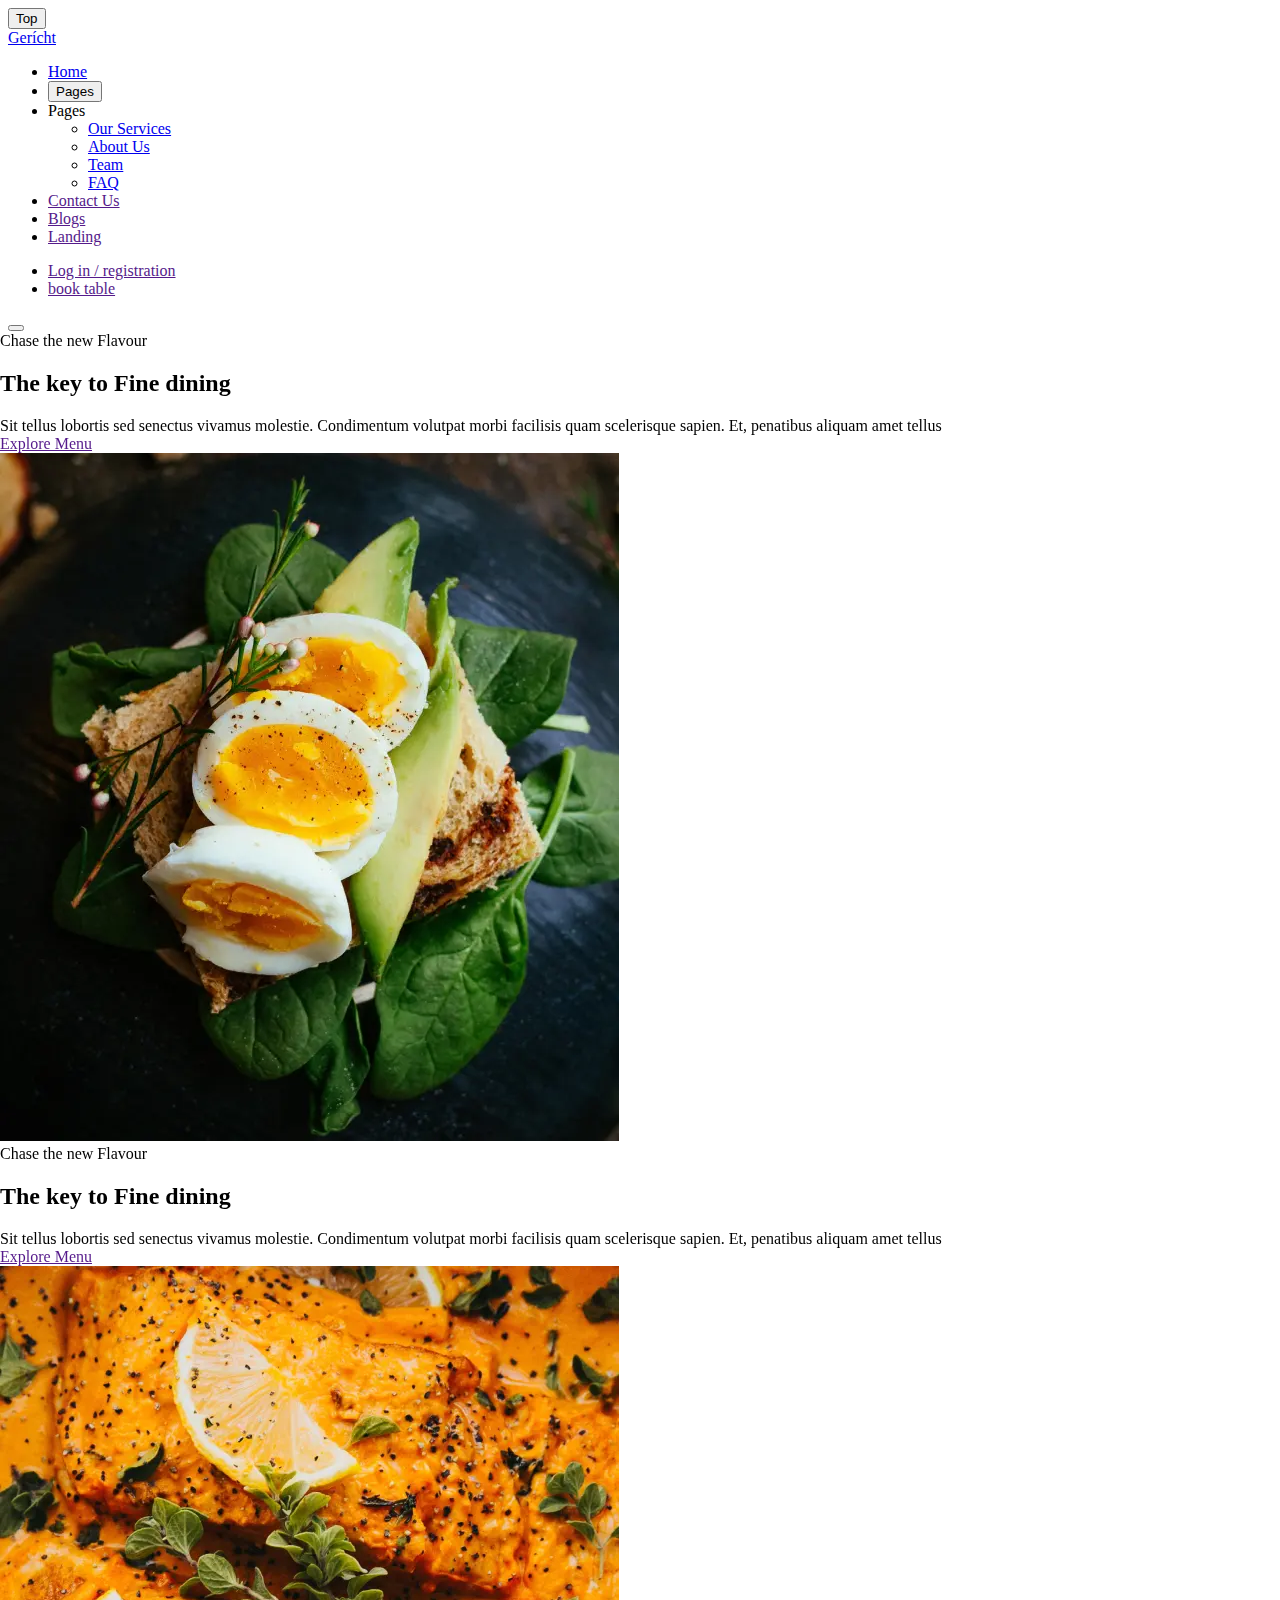
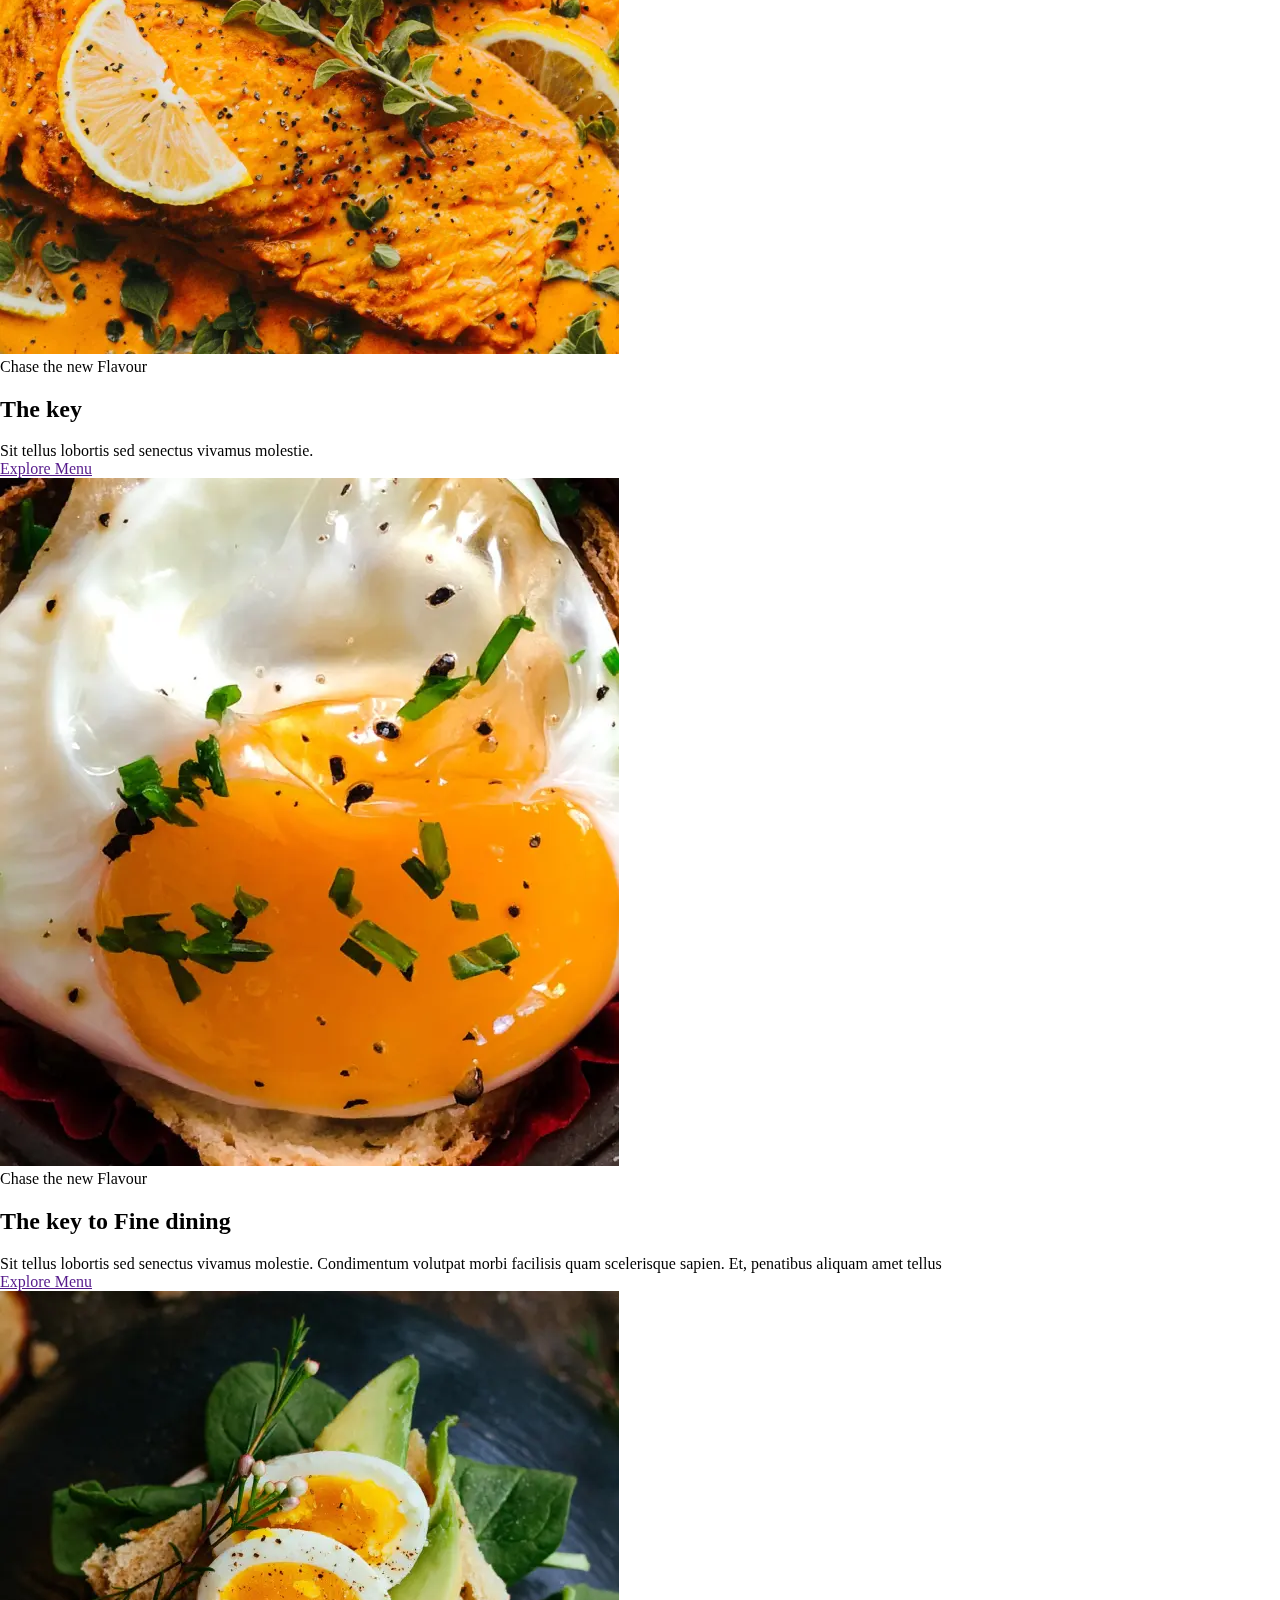
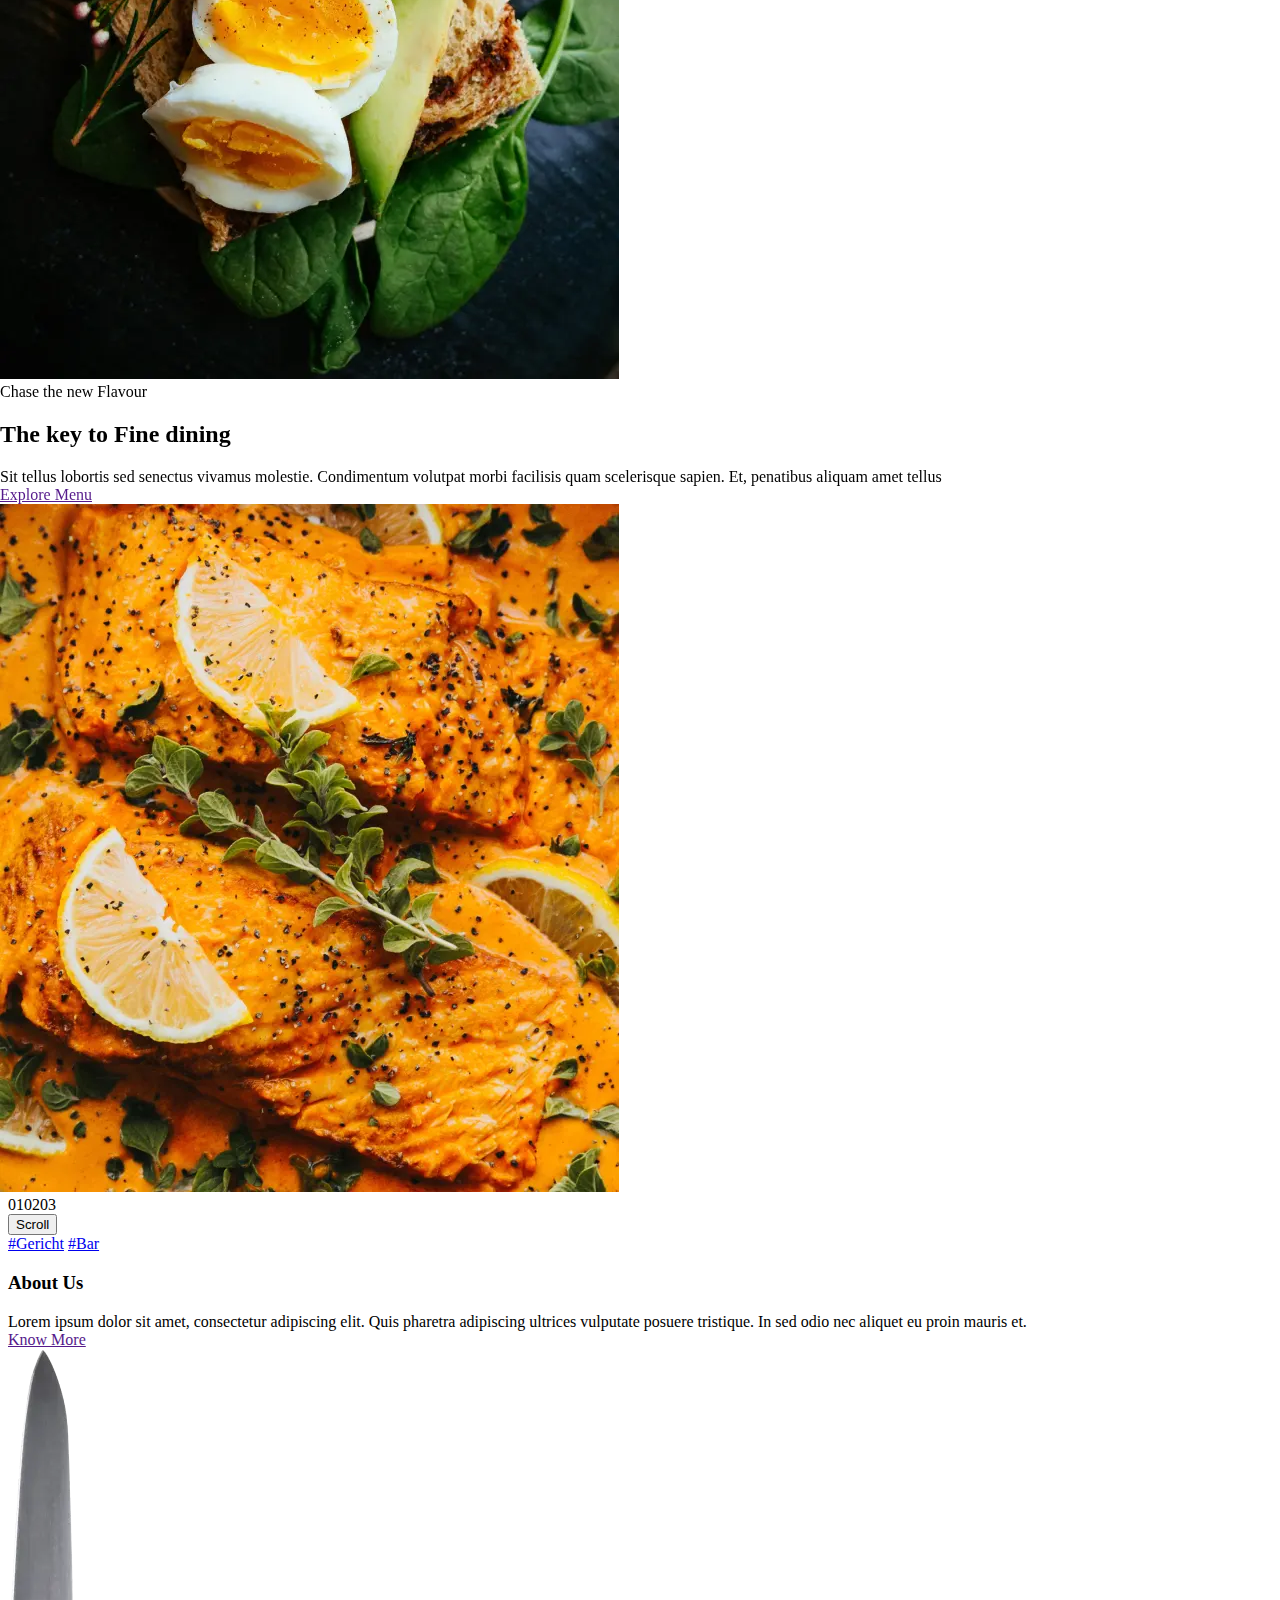
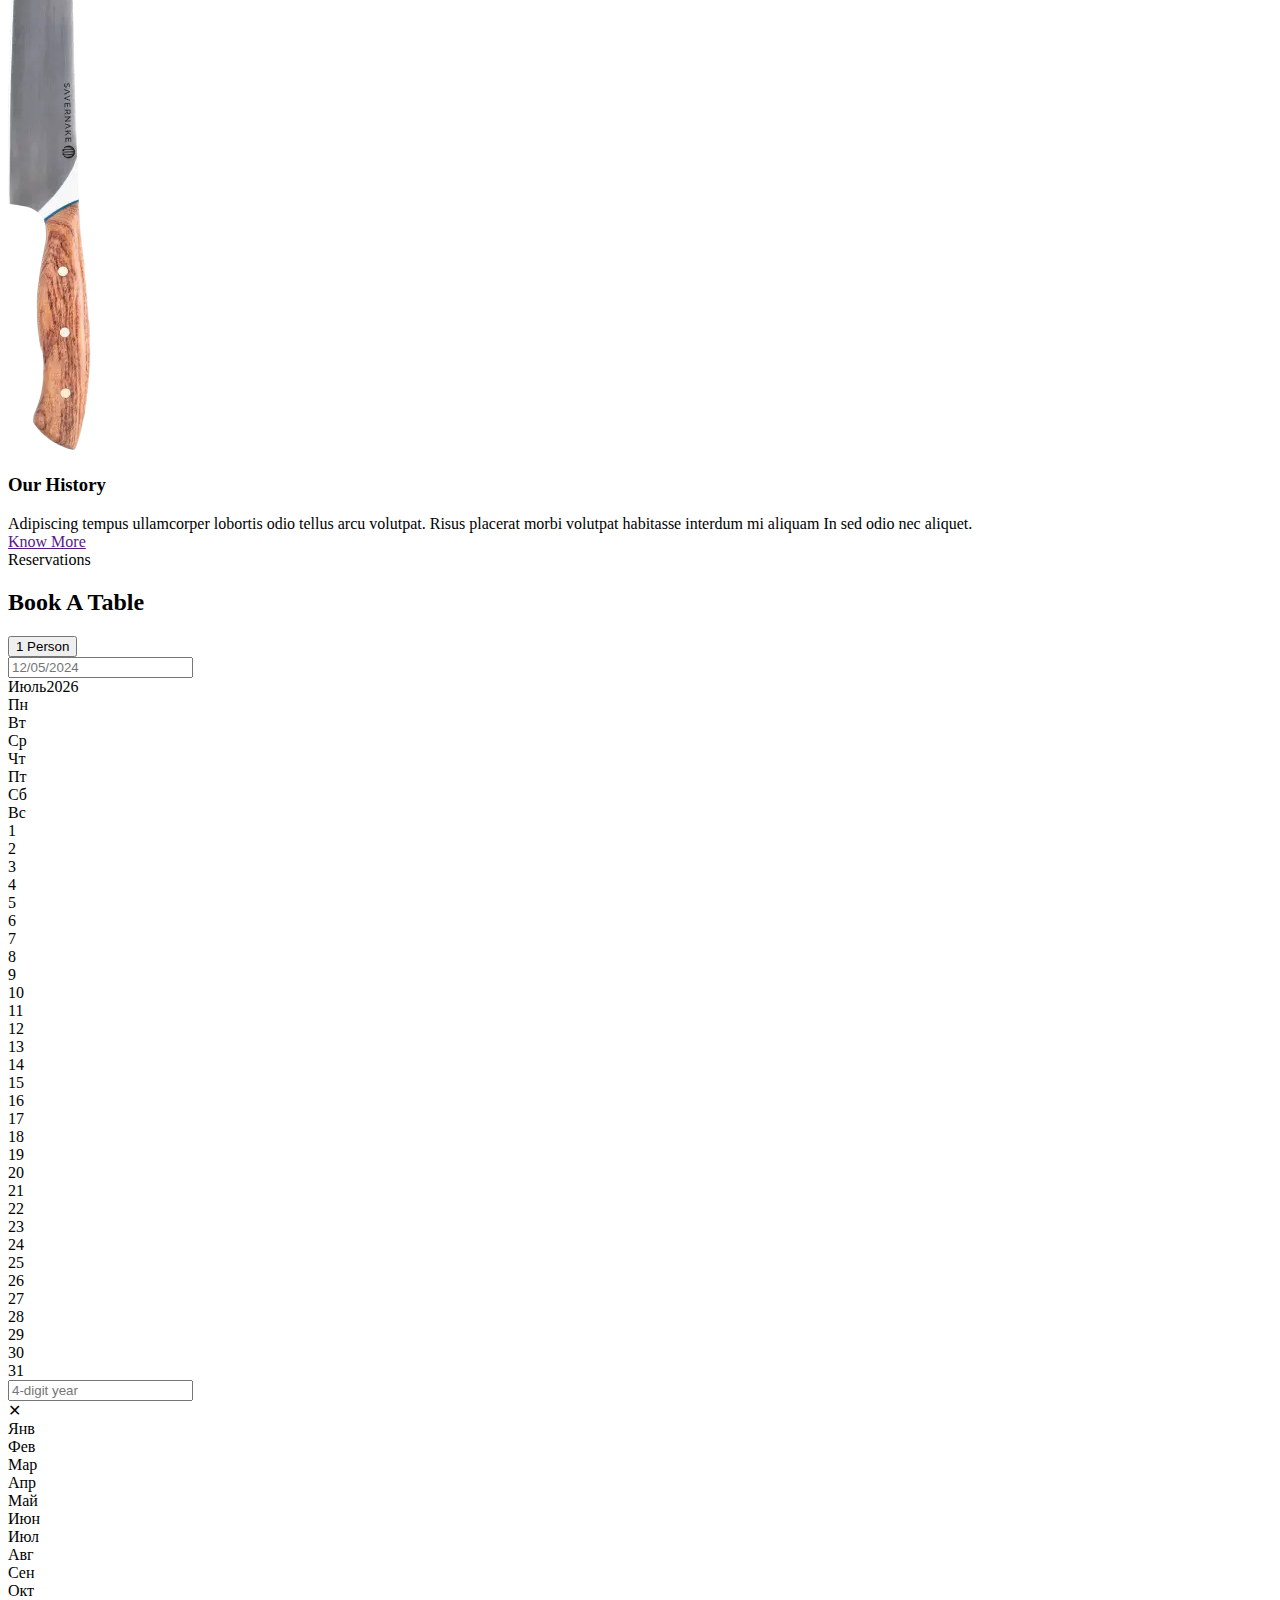
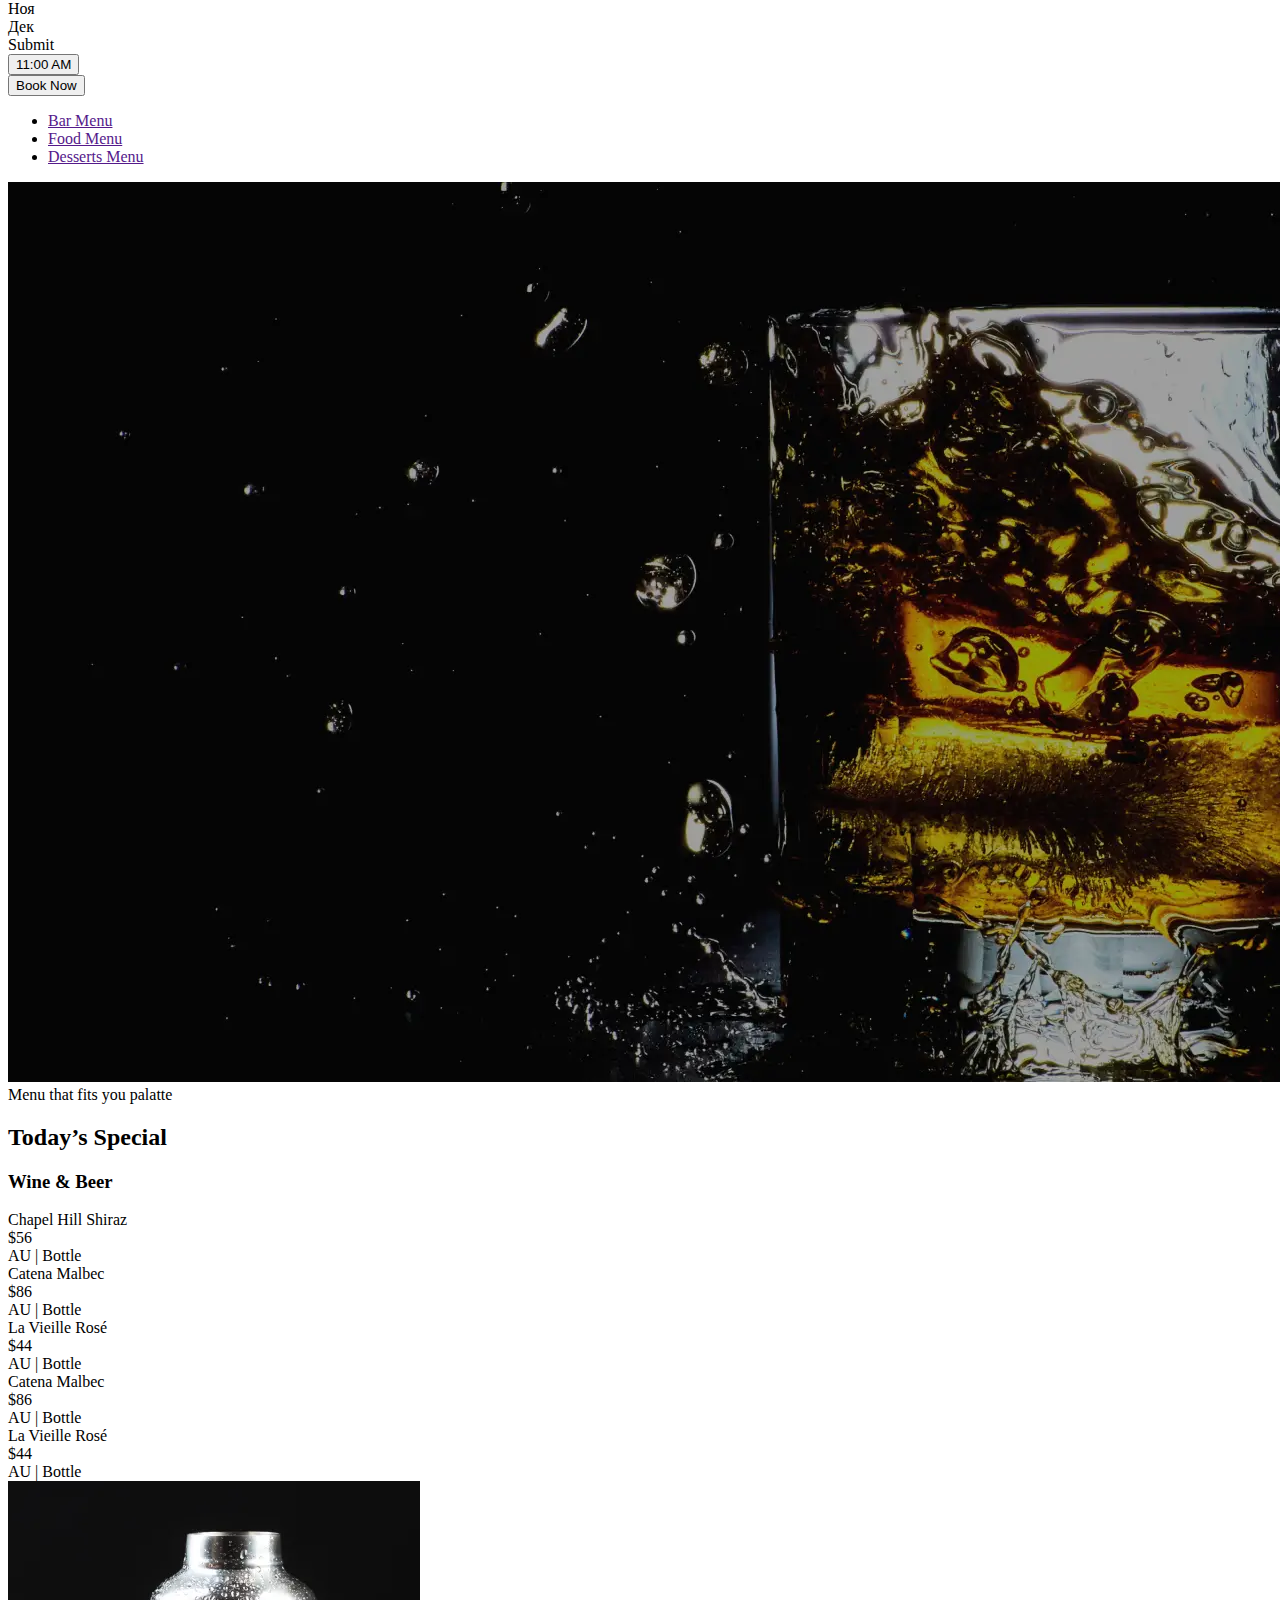
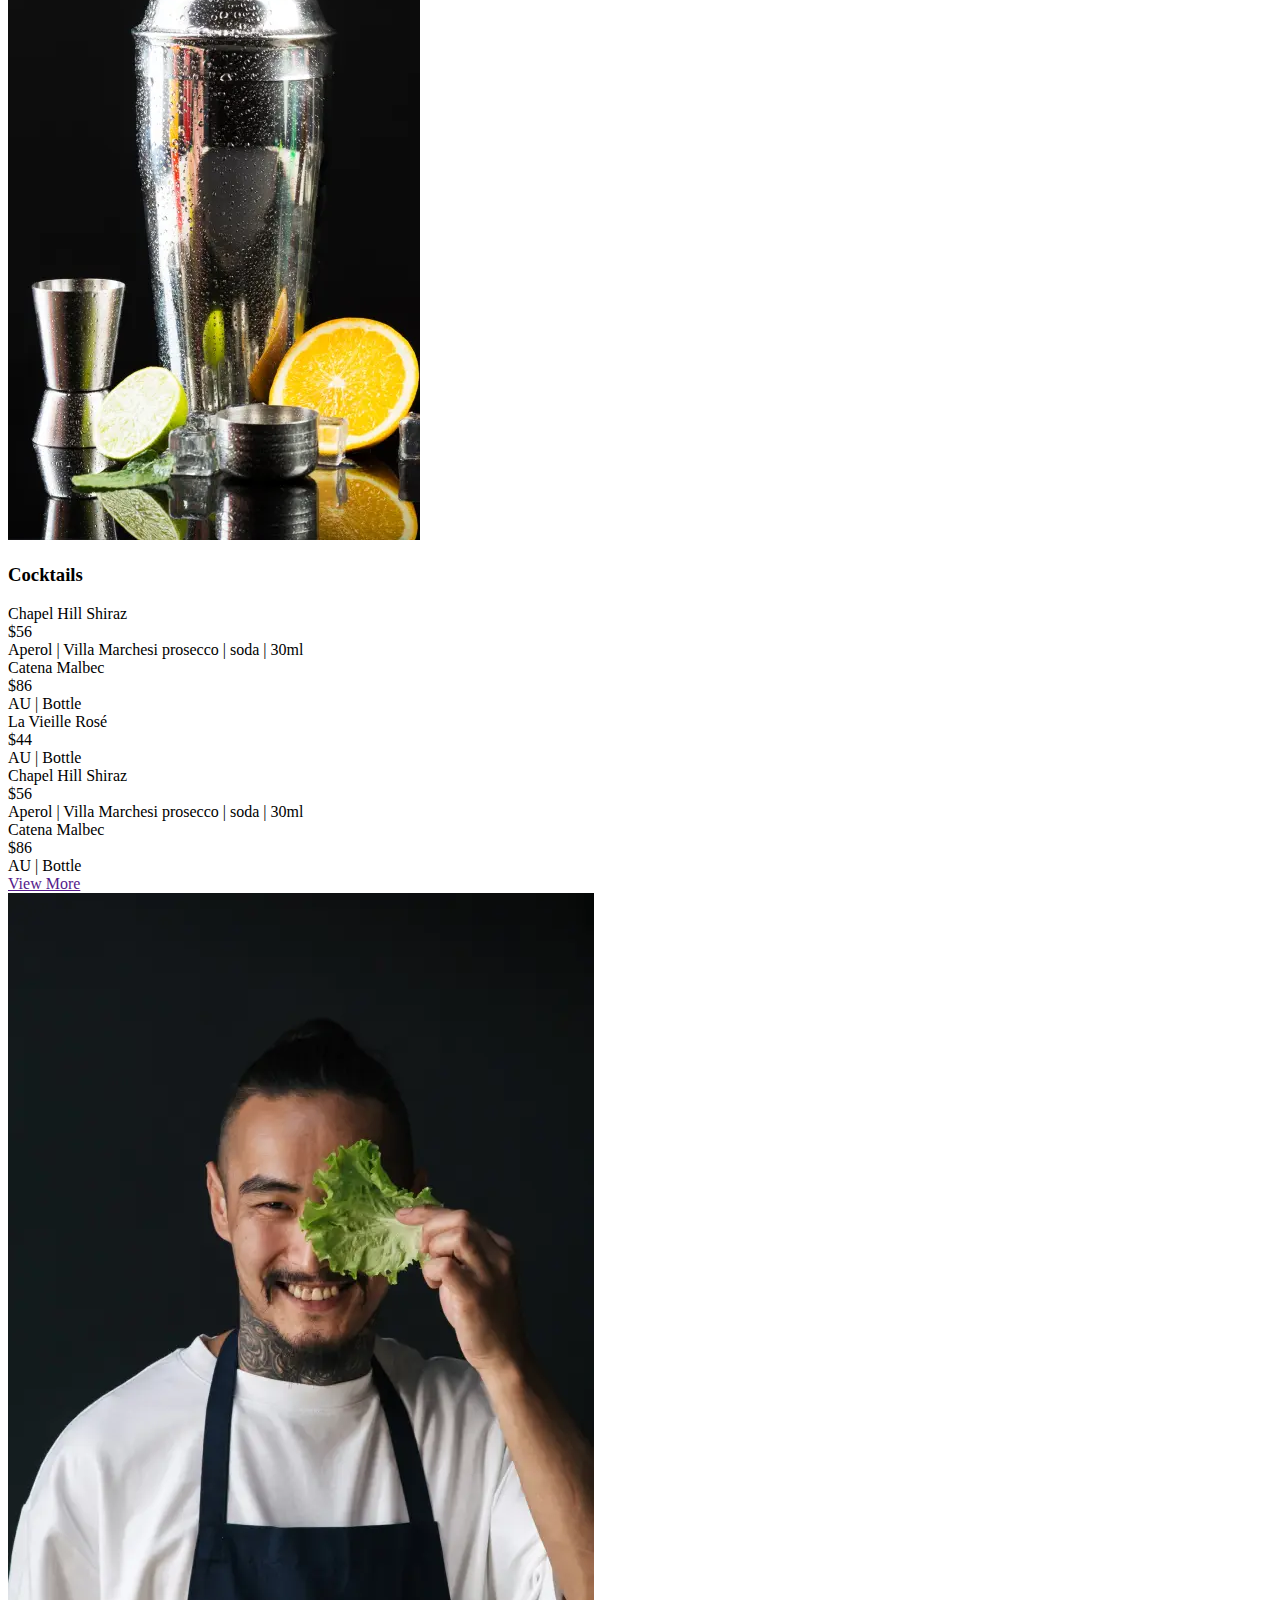
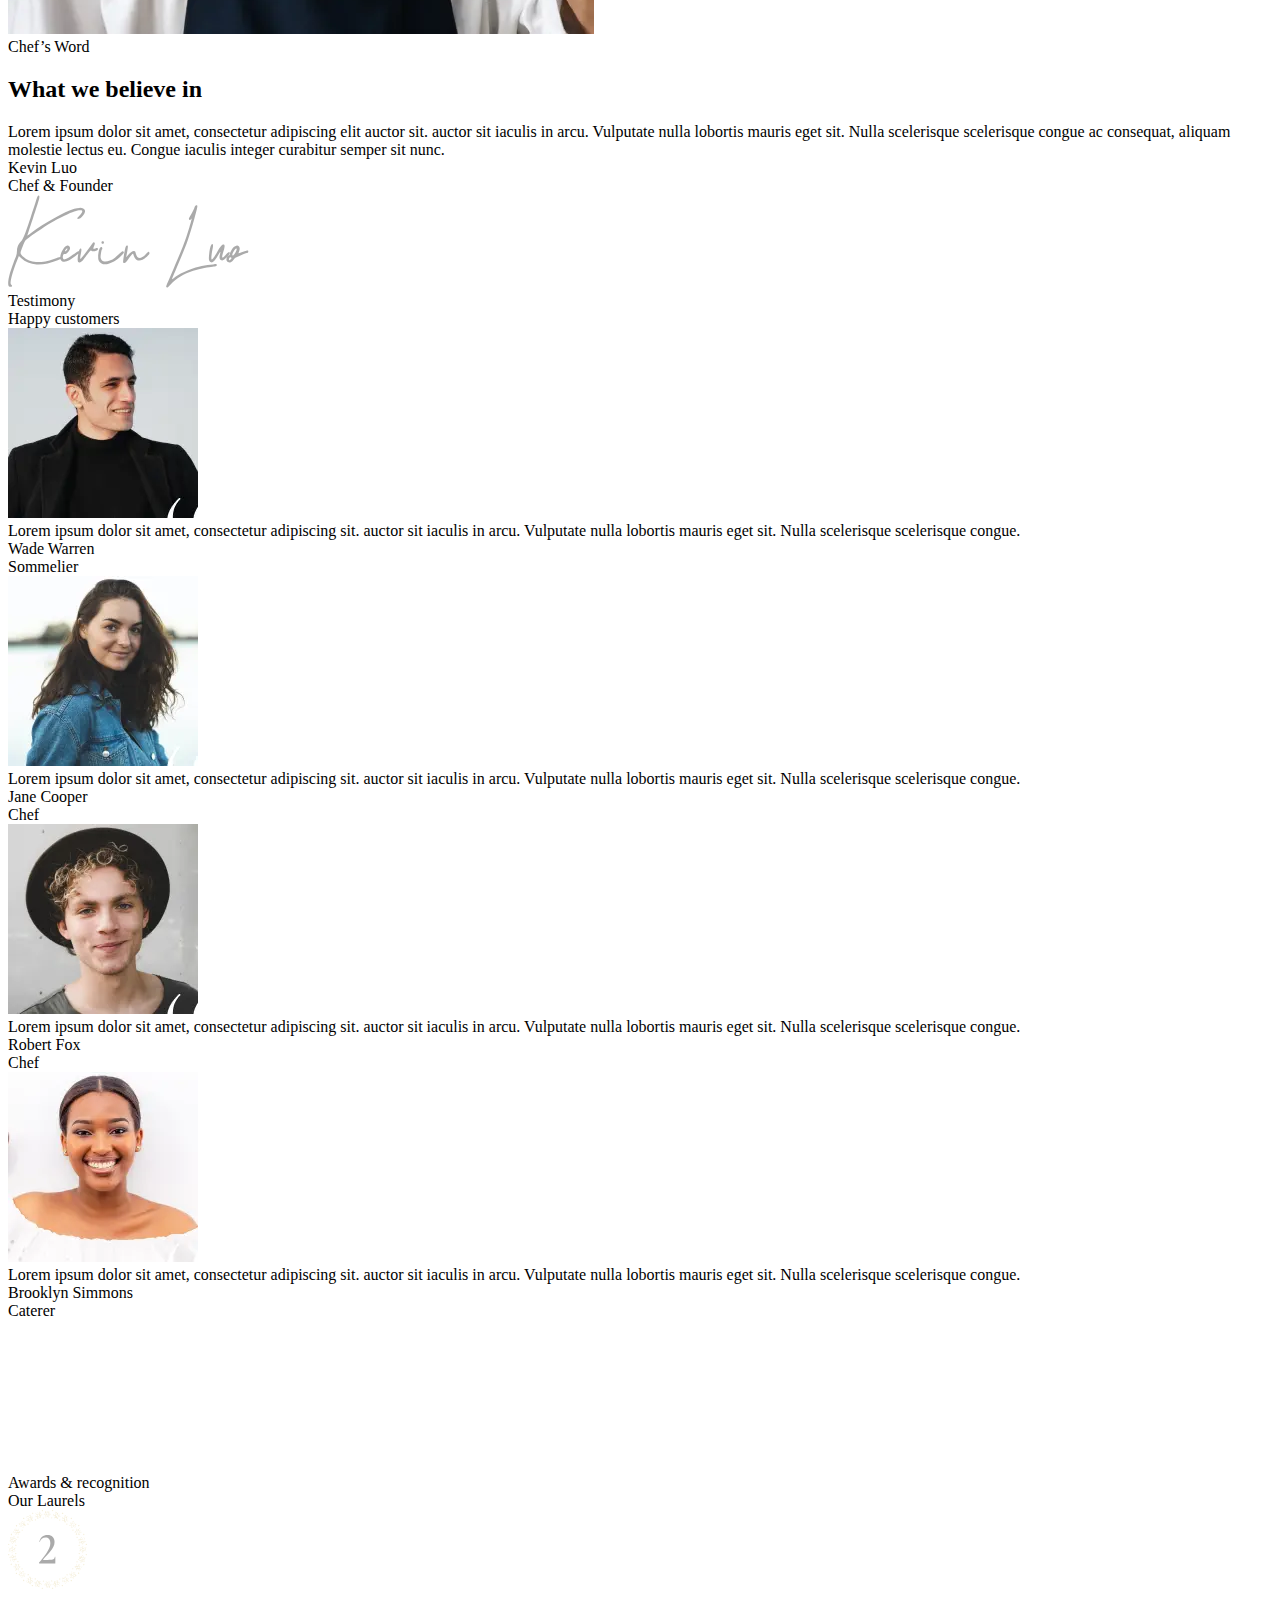
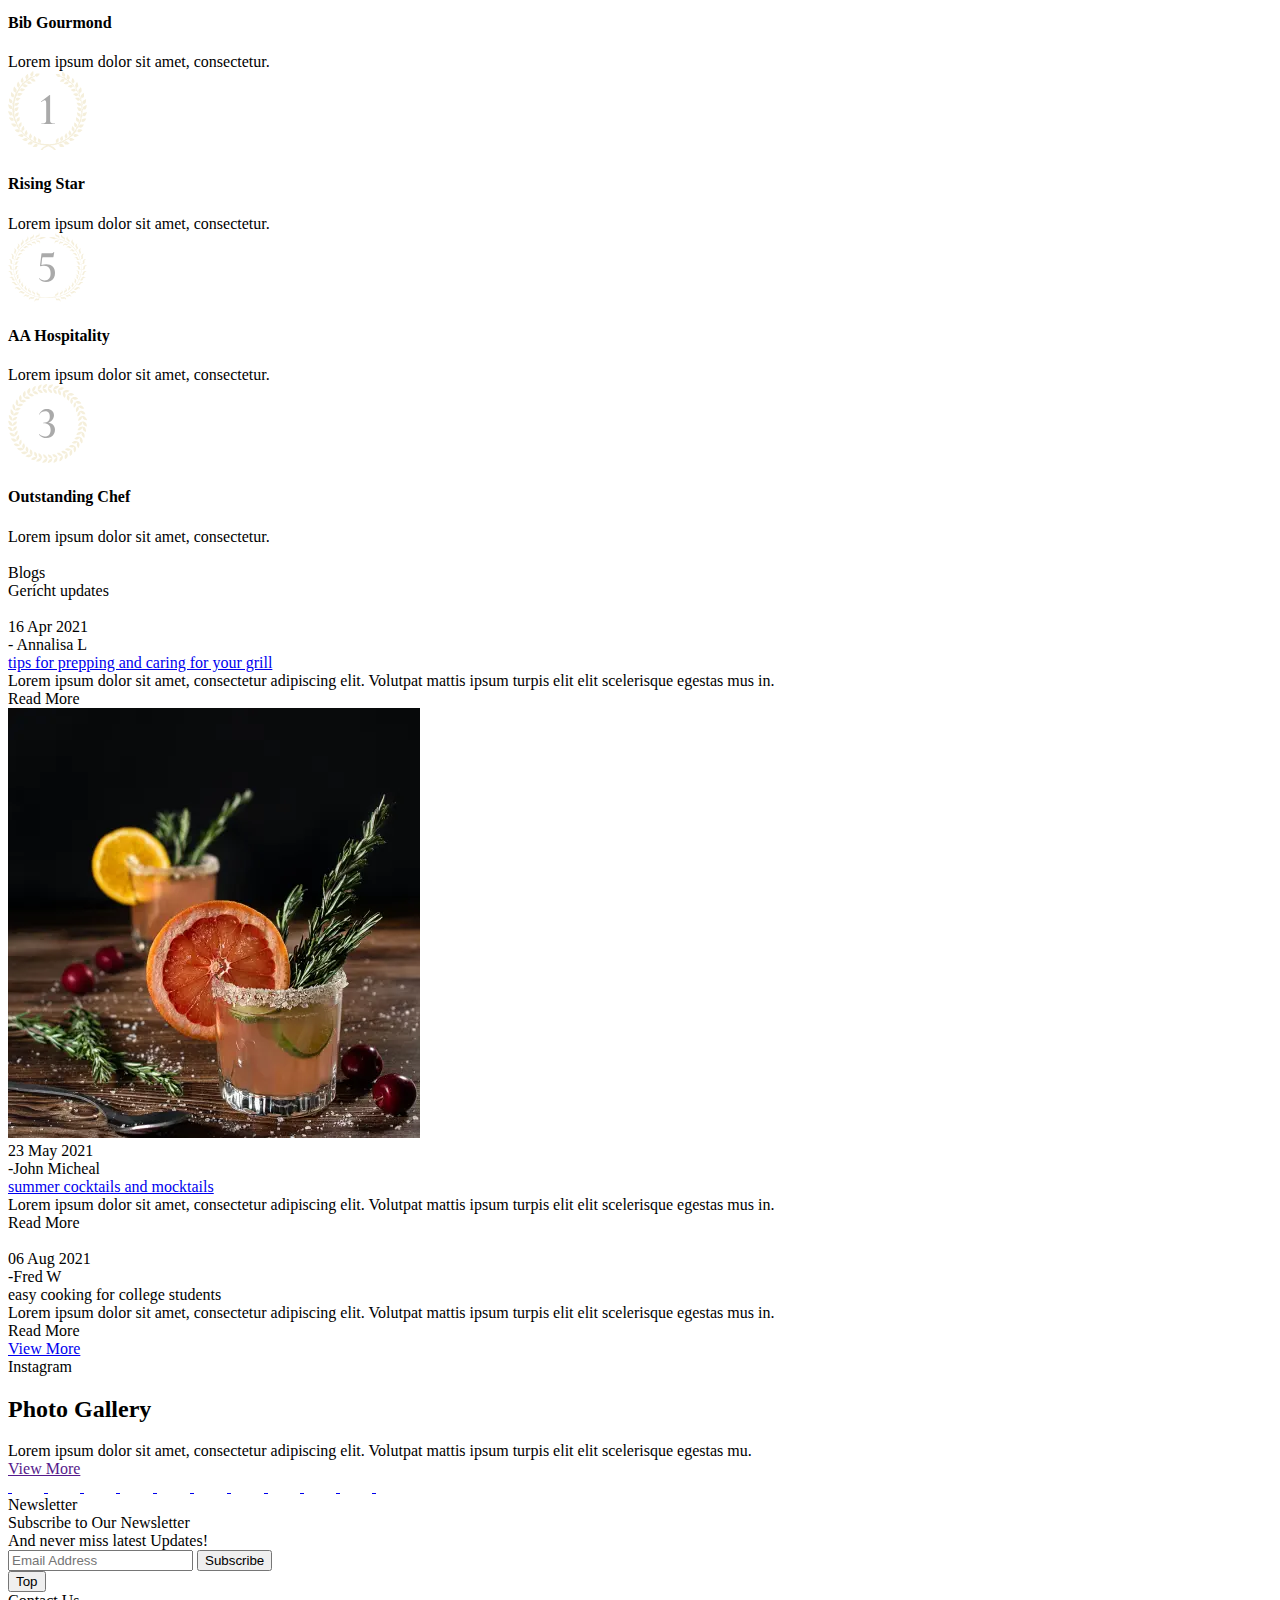
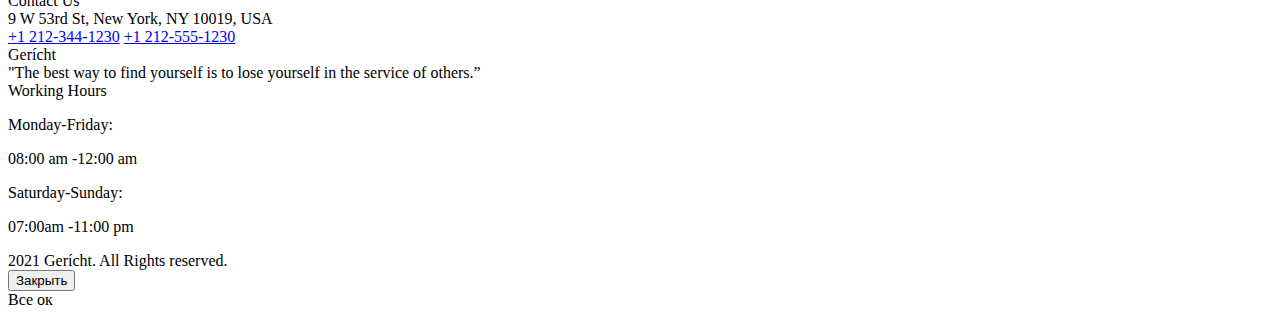
==== index.html @ 3f808641 "Add files via upload" ====
<!DOCTYPE html>
<html lang="ru">

<head>
	<title>Gerícht</title>
	<meta charset="UTF-8">
	<meta name="format-detection" content="telephone=no">
	<link rel="stylesheet" href="css/style.min.css?_v=20240205184531">
	<link rel="shortcut icon" href="favicon.ico">
	<!-- <meta name="robots" content="noindex, nofollow"> -->
	<meta name="viewport" content="width=device-width, initial-scale=1.0, user-scalable=no">
</head>

<body>
	<button data-goto="mainpage__slider" type="button" class="body__scroll-top">Top</button>
	<div class="wrapper">
		<header id="header" data-scroll-show="2000000" class="header">
			<div class="header__container header__container_wide">
				<div class="header__column header__column_logo">
					<a href="../home.html" class="header__logo">Gerícht</a>
				</div>
				<div class="header__column header__column_wide">
					<div class="header__menu menu">
						<nav class="menu__body">
							<ul class="menu__list">
								<li class="menu__item"><a href="../home.html" class="menu__link">Home</a></li>
								<li dat-drop-mobile class="menu__item menu__link">
									<div data-spollers class="spollers">
										<div class="spollers__item header-spoller">
											<button type="button" data-spoller class="spollers__title">Pages</button>
											<div class="spollers__body">
												<ul class="pages-list">
													<li class="pages-item"><a href="../bar.html">Our Services</a></li>
													<li class="pages-item"><a href="../home.html">About Us</a></li>
													<li class="pages-item"><a href="../team.html">Team</a></li>
													<li class="pages-item"><a href="../faq.html">FAQ</a></li>
												</ul>
											</div>
										</div>
									</div>
								</li>
								<li dat-drop class="menu__item menu__link">Pages
									<ul class="pages-list">
										<li class="pages-item"><a href="../bar.html">Our Services</a></li>
										<li class="pages-item"><a href="../home.html">About Us</a></li>
										<li class="pages-item"><a href="../team.html">Team</a></li>
										<li class="pages-item"><a href="../faq.html">FAQ</a></li>
									</ul>
								</li>
								<li class="menu__item"><a href="" class="menu__link">Contact Us</a></li>
								<li class="menu__item"><a href="" class="menu__link">Blogs</a></li>
								<li class="menu__item"><a href="" class="menu__link">Landing</a></li>
							</ul>
						</nav>
					</div>
				</div>
				<div data-da=".menu__body,479.98" class="header__column header__column_auth">
					<ul class="header__auth auth-header">
						<li class="auth-header__item">
							<a href class="auth-header__link">Log in / registration</a>
						</li>
						<li class="auth-header__item">
							<a href class="auth-header__link">book table</a>
						</li>
					</ul>
				</div>
				<button type="button" class="icon-menu"><span></span></button>
			</div>
		</header>
		<main class="mainpage">
			<section data-fullscreen id="mainpage__slider" class="mainpage__slider main-slider">
				<div class="main-slider__container main-slider__container_wide">
					<div class="main-slider__container body-main-slider">
						<div class="body-main-slider__swiper">
							<div class="body-main-slider__slide slide-main-slider">
								<div class="slide-main-slider__content">
									<div class="slide-main-slider__header block-header block-header_big block-header_left">
										<div class="block-header__sub-title">Chase the new Flavour</div>
										<h2 class="block-header__title">The key to Fine dining</h2>
									</div>
									<div class="slide-main-slider__text">
										Sit tellus lobortis sed senectus vivamus molestie. Condimentum volutpat morbi facilisis quam scelerisque sapien. Et, penatibus aliquam amet tellus
									</div>
									<a href="" class="slide-main-slider__button button">Explore Menu</a>
								</div>
								<a href class="slide-main-slider__image-ibg">
									<picture><source data-srcset="img/mainpage/mainslider/01.webp" srcset="[data-uri]" type="image/webp"><img src="[data-uri]"  class="swiper-lazy" data-src="img/mainpage/mainslider/01.jpg" alt="Картинка еды"></picture>
								</a>
							</div>
							<div class="body-main-slider__slide slide-main-slider">
								<div class="slide-main-slider__content">
									<div class="slide-main-slider__header block-header block-header_big block-header_left">
										<div class="block-header__sub-title">Chase the new Flavour</div>
										<h2 class="block-header__title">The key</h2>
									</div>
									<div class="slide-main-slider__text">
										Sit tellus lobortis sed senectus vivamus molestie.
									</div>
									<a href="" class="slide-main-slider__button button">Explore Menu</a>
								</div>
								<a href class="slide-main-slider__image-ibg">
									<picture><source data-srcset="img/mainpage/mainslider/02.webp" srcset="[data-uri]" type="image/webp"><img src="[data-uri]"  class="swiper-lazy" data-src="img/mainpage/mainslider/02.jpg" alt="Картинка еды"></picture>
								</a>
							</div>
							<div class="body-main-slider__slide slide-main-slider">
								<div class="slide-main-slider__content">
									<div class="slide-main-slider__header block-header block-header_big block-header_left">
										<div class="block-header__sub-title">Chase the new Flavour</div>
										<h2 class="block-header__title">The key to Fine dining</h2>
									</div>
									<div class="slide-main-slider__text">
										Sit tellus lobortis sed senectus vivamus molestie. Condimentum volutpat morbi facilisis quam scelerisque sapien. Et, penatibus aliquam amet tellus
									</div>
									<a href="" class="slide-main-slider__button button">Explore Menu</a>
								</div>
								<a href class="slide-main-slider__image-ibg">
									<picture><source data-srcset="img/mainpage/mainslider/03.webp" srcset="[data-uri]" type="image/webp"><img src="[data-uri]"  class="swiper-lazy" data-src="img/mainpage/mainslider/03.jpg" alt="Картинка еды"></picture>
								</a>
							</div>
						</div>
						<div class="body-main-slider__controll"></div>
					</div>
					<nav class="main-slider__menu menu-main-slider">
						<a href="home.html" class="menu-main-slider__link menu-main-slider__link_current">#Gericht</a>
						<a href="bar.html" class="menu-main-slider__link">#Bar</a>
					</nav>
					<button data-goto="about-section" data-da=".body-main-slider,1445,last" type="button" class="main-slider__scroll scroll">Scroll</button>
				</div>
			</section>
			<div class="mainpage__body">
				<section id="about-section" data-bg class="mainpage__about about-section">
					<div class="about-section__container">
						<div class="about-section__content">
							<h3 class="about-section__title">About Us</h3>
							<div class="about-section__text">Lorem ipsum dolor sit amet, consectetur adipiscing elit. Quis pharetra adipiscing ultrices vulputate posuere tristique. In sed odio nec aliquet eu proin mauris et.</div>
							<a href="" class="about-section__button button">Know More</a>
						</div>
						<div class="about-section__knife">
							<picture><source srcset="img/mainpage/about/knives.webp" type="image/webp"><img src="img/mainpage/about/knives.png" alt="Нож"></picture>
						</div>
						<div class="about-section__content">
							<h3 class="about-section__title">Our History</h3>
							<div class="about-section__text">Adipiscing tempus ullamcorper lobortis odio tellus arcu volutpat. Risus placerat morbi volutpat habitasse interdum mi aliquam In sed odio nec aliquet.</div>
							<a href="" class="about-section__button button">Know More</a>
						</div>
					</div>
				</section>
				<section class="book">
					<div data-decor class="book__container">
						<div class="book__body">
							<div class="book__header block-header">
								<div class="block-header__sub-title">Reservations</div>
								<h2 class="block-header__title">Book A Table</h2>
							</div>
							<form data-dev data-popup-massage="#formMessage" method="POST" action="#" class="book__form form-book">
								<div class="form-book__lines">
									<div class="form-book__line">
										<select name="form[]" class="form">
											<option value="1" selected>1 Person</option>
											<option value="2">2 Person</option>
											<option value="3">3 Person</option>
											<option value="4">4 Person</option>
										</select>
									</div>
									<div class="form-book__line">
										<div class="form-book__input _icon-select-arrow">
											<input autocomplete="off" type="text" name="form[]" data-error="Ошибка" data-required placeholder="12/05/2024" data-calendar class="input-dark">
										</div>
									</div>
									<div class="form-book__line">
										<select data-scroll name="form[]" class="form">
											<option value="1" selected>11:00 AM</option>
											<option value="2">12:00 AM</option>
											<option value="3">1:00 PM</option>
											<option value="4">2:00 PM</option>
											<option value="5">3:00 PM</option>
											<option value="6">4:00 PM</option>
											<option value="7">5:00 PM</option>
											<option value="8">6:00 PM</option>
										</select>
									</div>
								</div>
								<button type="submit" class="book__button button">Book Now</button>
							</form>
						</div>
					</div>
				</section>
				<section class="menu-block">
					<div data-decor class="menu-block__container menu-block__container_wide">
						<nav class="menu-block__menu">
							<ul class="menu-block__list">
								<li class="menu-block__item"><a href="" class="menu-block__link">Bar Menu</a></li>
								<li class="menu-block__item"><a href="" class="menu-block__link">Food Menu</a></li>
								<li class="menu-block__item"><a href="" class="menu-block__link">Desserts Menu</a></li>
							</ul>
						</nav>
					</div>
					<div class="menu-block__bg">
						<picture><source srcset="img/mainpage/menu/bg.webp" type="image/webp"><img src="img/mainpage/menu/bg.jpg" alt=""></picture>
					</div>
				</section>
				<section class="special">
					<div class="special__container">
						<div class="special__header block-header">
							<div class="block-header__sub-title">Menu that fits you palatte</div>
							<h2 class="block-header__title">Today’s Special</h2>
						</div>
						<div class="special__body">
							<div class="special__table table-special">
								<h3 class="table-special__title">Wine & Beer</h3>
								<div class="table-special__body">
									<div class="table-special__item">
										<div class="table-special__header">
											<div class="table-special__value">Chapel Hill Shiraz</div>
											<div class="table-special__price">$56</div>
										</div>
										<div class="table-special__info">AU | Bottle</div>
									</div>
									<div class="table-special__item">
										<div class="table-special__header">
											<div class="table-special__value">Catena Malbec</div>
											<div class="table-special__price">$86</div>
										</div>
										<div class="table-special__info">AU | Bottle</div>
									</div>
									<div class="table-special__item">
										<div class="table-special__header">
											<div class="table-special__value">La Vieille Rosé</div>
											<div class="table-special__price">$44</div>
										</div>
										<div class="table-special__info">AU | Bottle</div>
									</div>
									<div class="table-special__item">
										<div class="table-special__header">
											<div class="table-special__value">Catena Malbec</div>
											<div class="table-special__price">$86</div>
										</div>
										<div class="table-special__info">AU | Bottle</div>
									</div>
									<div class="table-special__item">
										<div class="table-special__header">
											<div class="table-special__value">La Vieille Rosé</div>
											<div class="table-special__price">$44</div>
										</div>
										<div class="table-special__info">AU | Bottle</div>
									</div>
								</div>
							</div>
							<div class="special__image">
								<picture><source srcset="img/mainpage/special/image.webp" type="image/webp"><img src="img/mainpage/special/image.png" alt="ЧТо-то"></picture>
							</div>
							<div class="special__table table-special">
								<h3 class="table-special__title">Cocktails</h3>
								<div class="table-special__body">
									<div class="table-special__item">
										<div class="table-special__header">
											<div class="table-special__value">Chapel Hill Shiraz</div>
											<div class="table-special__price">$56</div>
										</div>
										<div class="table-special__info">Aperol | Villa Marchesi prosecco | soda | 30ml</div>
									</div>
									<div class="table-special__item">
										<div class="table-special__header">
											<div class="table-special__value">Catena Malbec</div>
											<div class="table-special__price">$86</div>
										</div>
										<div class="table-special__info">AU | Bottle</div>
									</div>
									<div class="table-special__item">
										<div class="table-special__header">
											<div class="table-special__value">La Vieille Rosé</div>
											<div class="table-special__price">$44</div>
										</div>
										<div class="table-special__info">AU | Bottle</div>
									</div>
									<div class="table-special__item">
										<div class="table-special__header">
											<div class="table-special__value">Chapel Hill Shiraz</div>
											<div class="table-special__price">$56</div>
										</div>
										<div class="table-special__info">Aperol | Villa Marchesi prosecco | soda | 30ml</div>
									</div>
									<div class="table-special__item">
										<div class="table-special__header">
											<div class="table-special__value">Catena Malbec</div>
											<div class="table-special__price">$86</div>
										</div>
										<div class="table-special__info">AU | Bottle</div>
									</div>
								</div>
							</div>
						</div>
						<a href="" class="special__button button">View More</a>
					</div>
				</section>
				<section data-bg class="chef">
					<div class="chef__container">
						<div class="chef__column">
							<div class="chef__image">
								<picture><source srcset="img/chef/image.webp" type="image/webp"><img src="img/chef/image.jpg" alt="chef"></picture>
							</div>
						</div>
						<div class="chef__column">
							<div class="chef__content">
								<div class="chef__header block-header block-header_left">
									<div class="block-header__sub-title">Chef’s Word</div>
									<h2 class="block-header__title">What we believe in</h2>
								</div>
								<div class="chef__text _icon-quote">
									Lorem ipsum dolor sit amet, consectetur adipiscing elit auctor sit. auctor sit iaculis in arcu. Vulputate nulla lobortis mauris eget sit. Nulla scelerisque scelerisque congue ac consequat, aliquam molestie lectus eu. Congue iaculis integer curabitur semper sit nunc.
								</div>
								<div class="chef__info info-chef">
									<div class="info-chef__title">Kevin Luo</div>
									<div class="info-chef__text">Chef & Founder</div>
								</div>
								<div class="chef__signature">
									<img src="img/chef/signature.svg" alt="">
								</div>
							</div>
						</div>
					</div>
				</section>
				<section class="customers">
					<div data-decor class="customers__container">
						<div class="customers__body">
							<div class="customers__header block-header">
								<div class="block-header__sub-title">Testimony</div>
								<div class="block-header__title">Happy customers</div>
							</div>
							<div class="customers__column column-customer">
								<div class="column-customer__item">
									<div class="column-customer__picture">
										<picture><source srcset="img/customers/customer-1.webp" type="image/webp"><img src="img/customers/customer-1.jpg" alt=""></picture>
									</div>
									<div class="column-customer__contant">
										<div class="column-customer__text">
											Lorem ipsum dolor sit amet, consectetur adipiscing sit. auctor sit iaculis in arcu. Vulputate nulla lobortis mauris eget sit. Nulla scelerisque scelerisque congue.
										</div>
										<div class="column-customer__name">Wade Warren</div>
										<div class="column-customer__prof">Sommelier</div>
									</div>
								</div>
								<div class="column-customer__item">
									<div class="column-customer__picture">
										<picture><source srcset="img/customers/customer-2.webp" type="image/webp"><img src="img/customers/customer-2.jpg" alt=""></picture>
									</div>
									<div class="column-customer__contant">
										<div class="column-customer__text">
											Lorem ipsum dolor sit amet, consectetur adipiscing sit. auctor sit iaculis in arcu. Vulputate nulla lobortis mauris eget sit. Nulla scelerisque scelerisque congue.
										</div>
										<div class="column-customer__name">Jane Cooper</div>
										<div class="column-customer__prof">Chef</div>
									</div>
								</div>
								<div class="column-customer__item">
									<div class="column-customer__picture">
										<picture><source srcset="img/customers/customer-3.webp" type="image/webp"><img src="img/customers/customer-3.jpg" alt=""></picture>
									</div>
									<div class="column-customer__contant">
										<div class="column-customer__text">
											Lorem ipsum dolor sit amet, consectetur adipiscing sit. auctor sit iaculis in arcu. Vulputate nulla lobortis mauris eget sit. Nulla scelerisque scelerisque congue.
										</div>
										<div class="column-customer__name">Robert Fox</div>
										<div class="column-customer__prof">Chef</div>
									</div>
								</div>
								<div class="column-customer__item">
									<div class="column-customer__picture">
										<picture><source srcset="img/customers/customer-4.webp" type="image/webp"><img src="img/customers/customer-4.jpg" alt=""></picture>
									</div>
									<div class="column-customer__contant">
										<div class="column-customer__text">
											Lorem ipsum dolor sit amet, consectetur adipiscing sit. auctor sit iaculis in arcu. Vulputate nulla lobortis mauris eget sit. Nulla scelerisque scelerisque congue.
										</div>
										<div class="column-customer__name">Brooklyn Simmons</div>
										<div class="column-customer__prof">Caterer</div>
									</div>
								</div>
							</div>
						</div>
					</div>
				</section>
				<div data-watch="video" class="video-module">
					<video id="video-module" data-full="files/video2.mp4" data-src="files/video.mp4" muted class="video-module__item"></video>
				</div>
				<section data-bg class="laurels">
					<div class="laurels__container">
						<div class="laurels__body">
							<div class="laurels__column column-laurels">
								<div class="column-laurels__header block-header_left">
									<div class="block-header__sub-title">Awards & recognition</div>
									<div class="block-header__title">Our Laurels</div>
								</div>
								<div class="column-laurels__items">
									<div class="column-laurels__item item-laurels">
										<div class="item-laurels__picture">
											<img src="img/laurels/laurels-icon-1.svg" alt="">
										</div>
										<div class="item-laurels__content">
											<h4 class="item-laurels__title">Bib Gourmond</h4>
											<div class="item-laurels__text">Lorem ipsum dolor sit amet, consectetur.</div>
										</div>
									</div>
									<div class="column-laurels__item item-laurels">
										<div class="item-laurels__picture">
											<img src="img/laurels/laurels-icon-2.svg" alt="">
										</div>
										<div class="item-laurels__content">
											<h4 class="item-laurels__title">Rising Star</h4>
											<div class="item-laurels__text">Lorem ipsum dolor sit amet, consectetur.</div>
										</div>
									</div>
									<div class="column-laurels__item item-laurels">
										<div class="item-laurels__picture">
											<img src="img/laurels/laurels-icon-3.svg" alt="">
										</div>
										<div class="item-laurels__content">
											<h4 class="item-laurels__title">AA Hospitality</h4>
											<div class="item-laurels__text">Lorem ipsum dolor sit amet, consectetur.</div>
										</div>
									</div>
									<div class="column-laurels__item item-laurels">
										<div class="item-laurels__picture">
											<img src="img/laurels/laurels-icon-4.svg" alt="">
										</div>
										<div class="item-laurels__content">
											<h4 class="item-laurels__title">Outstanding Chef</h4>
											<div class="item-laurels__text">Lorem ipsum dolor sit amet, consectetur.</div>
										</div>
									</div>
								</div>
							</div>
							<div class="laurels__picture">
								<picture><source data-srcset="img/laurels/laurels-img.webp" srcset="[data-uri]" type="image/webp"><img src="[data-uri]"  data-src="img/laurels/laurels-img.jpg" alt=""></picture>
							</div>
						</div>

					</div>
				</section>
				<section class="updates">
					<div data-decor class="updates__container">
						<div class="updates__body">
							<div class="updates__header block-header">
								<div class="block-header__sub-title">Blogs</div>
								<div class="block-header__title">Gerícht updates</div>
							</div>
							<div class="updates__column column-updates">
								<div class="column-updates__item">
									<div class="column-updates__picture-ibg">
										<picture><source data-srcset="img/updates/updates-1.webp" srcset="[data-uri]" type="image/webp"><img src="[data-uri]"  data-src="img/updates/updates-1.jpg" alt=""></picture>
									</div>
									<div class="column-updates__content">
										<div class="column-updates__sub-title sub-title-column-updates">
											<div class="sub-title-column-updates__date">16 Apr 2021</div>
											<div class="sub-title-column-updates__name">- Annalisa L</div>
										</div>
										<a href="#" class="column-updates__title">tips for prepping and caring for your grill</a>
										<div class="column-updates__text">Lorem ipsum dolor sit amet, consectetur adipiscing elit. Volutpat mattis ipsum turpis elit elit scelerisque egestas mus in.</div>
										<div class="column-updates__more">Read More</div>
									</div>
								</div>
								<div class="column-updates__item">
									<div class="column-updates__picture-ibg">
										<picture><source srcset="img/updates/updates-2.webp" type="image/webp"><img src="img/updates/updates-2.jpg" alt=""></picture>
									</div>
									<div class="column-updates__content">
										<div class="column-updates__sub-title sub-title-column-updates">
											<div class="sub-title-column-updates__date">23 May 2021</div>
											<div class="sub-title-column-updates__name">-John Micheal</div>
										</div>
										<a href="#" class="column-updates__title">summer cocktails and mocktails</a>
										<div class="column-updates__text">Lorem ipsum dolor sit amet, consectetur adipiscing elit. Volutpat mattis ipsum turpis elit elit scelerisque egestas mus in.</div>
										<div class="column-updates__more">Read More</div>
									</div>
								</div>
								<div class="column-updates__item">
									<div class="column-updates__picture-ibg">
										<picture><source srcset="img/updates/updates-3.webp" type="image/webp"><img src="img/updates/updates-3.jpg" alt=""></picture>
									</div>
									<div class="column-updates__content">
										<div class="column-updates__sub-title sub-title-column-updates">
											<div class="sub-title-column-updates__date">06 Aug 2021</div>
											<div class="sub-title-column-updates__name">-Fred W</div>
										</div>
										<a class="column-updates__title">easy cooking for college students</a>
										<div class="column-updates__text">Lorem ipsum dolor sit amet, consectetur adipiscing elit. Volutpat mattis ipsum turpis elit elit scelerisque egestas mus in.</div>
										<div class="column-updates__more">Read More</div>
									</div>
								</div>
							</div>
							<a href="#" class="updates__button button">View More</a>
						</div>
					</div>

				</section>
				<section data-bg class="gallery">
					<div class="gallery__container">
						<div class="gallery__content">
							<div class="gallery__header block-header block-header_left">
								<div class="block-header__sub-title">Instagram</div>
								<h2 class="block-header__title">Photo Gallery</h2>
							</div>
							<div class="gallery__text">Lorem ipsum dolor sit amet, consectetur adipiscing elit. Volutpat mattis ipsum turpis elit elit scelerisque egestas mu.</div>
							<a href="" class="gallery__button button">View More</a>
						</div>
						<div class="gallery__body">
							<div class="gallery__slider">
								<div class="gallery__swiper">
									<a href="#" class="gallery__slide-ibg">
										<picture><source data-srcset="img/gallery/01.webp" srcset="[data-uri]" type="image/webp"><img src="[data-uri]"  class="swiper-lazy" data-src="img/gallery/01.jpg" alt="Картинка"></picture>
									</a>
									<a href="#" class="gallery__slide-ibg">
										<picture><source data-srcset="img/gallery/02.webp" srcset="[data-uri]" type="image/webp"><img src="[data-uri]"  class="swiper-lazy" data-src="img/gallery/02.jpg" alt="Картинка"></picture>
									</a>
									<a href="#" class="gallery__slide-ibg">
										<picture><source data-srcset="img/gallery/03.webp" srcset="[data-uri]" type="image/webp"><img src="[data-uri]"  class="swiper-lazy" data-src="img/gallery/03.jpg" alt="Картинка"></picture>
									</a>
									<a href="#" class="gallery__slide-ibg">
										<picture><source data-srcset="img/gallery/04.webp" srcset="[data-uri]" type="image/webp"><img src="[data-uri]"  class="swiper-lazy" data-src="img/gallery/04.jpg" alt="Картинка"></picture>
									</a>
								</div>
							</div>
						</div>
					</div>
				</section>
				<section class="subscribe">
					<div class="subscribe__container">
						<div class="subscribe__body">
							<div class="subscribe__content">
								<div class="subscribe__header block-header">
									<div class="block-header__sub-title">Newsletter</div>
									<div class="block-header__title subscribe__title">Subscribe to Our Newsletter</div>
								</div>
								<div class="subscribe__post-title">And never miss latest Updates!</div>
								<div class="subscribe__mail mail-subscribe">
									<input type="email" placeholder="Email Address" required class="mail-subscribe__input">
									<button autocomplete type="button" class="mail-subscribe__button button">Subscribe</button>
								</div>
							</div>
						</div>

					</div>
					<div class="subscribe__container_wide"><button data-goto="mainpage__slider" type="button" class="subscribe__scroll scroll">Top</button></div>
				</section>
			</div>
		</main>
		<footer data-bg class="footer">

			<div class="footer__container">
				<div class="footer__body">
					<div class="footer__contacts contacts-footer">
						<div class="contacts-footer__title">Contact Us</div>
						<div class="contacts-footer__items">
							<div class="contacts-footer__item">9 W 53rd St, New York, NY 10019, USA</div>
							<a href="tel:+12123441230" class="contacts-footer__link">+1 212-344-1230</a>
							<a href="tel:+12123441230" class="contacts-footer__link">+1 212-555-1230</a>
						</div>
					</div>
					<div class="footer__main main-footer">
						<div class="main-footer__title">Gerícht</div>
						<div class="main-footer__text">"The best way to find yourself is to lose yourself in the service of others.”</div>
						<div class="main-footer__social social-footer">
							<a href="" class="social-footer__link _icon-facebook"></a>
							<a href="" class="social-footer__link _icon-twitter"></a>
							<a href="" class="social-footer__link _icon-instagram"></a>
						</div>
					</div>
					<div class="footer__contacts contacts-footer">
						<div class="contacts-footer__title">Working Hours</div>
						<div class="contacts-footer__items">
							<div class="contacts-footer__item">
								<p>Monday-Friday:</p>
								<p>08:00 am -12:00 am</p>
							</div>
							<div class="contacts-footer__item">
								<p>Saturday-Sunday:</p>
								<p>07:00am -11:00 pm</p>
							</div>
						</div>
					</div>
				</div>
				<div class="footer__copy">2021 Gerícht. All Rights reserved.</div>
			</div>
		</footer>
	</div>
	<div id="formMessage" aria-hidden="true" class="popup">
		<div class="popup__wrapper">
			<div class="popup__content">
				<button data-close type="button" class="popup__close">Закрыть</button>
				<div class="popup__text">
					Все ок
				</div>
			</div>
		</div>
	</div>
	<script src="js/app.min.js?_v=20240205184531"></script>
</body>

</html>
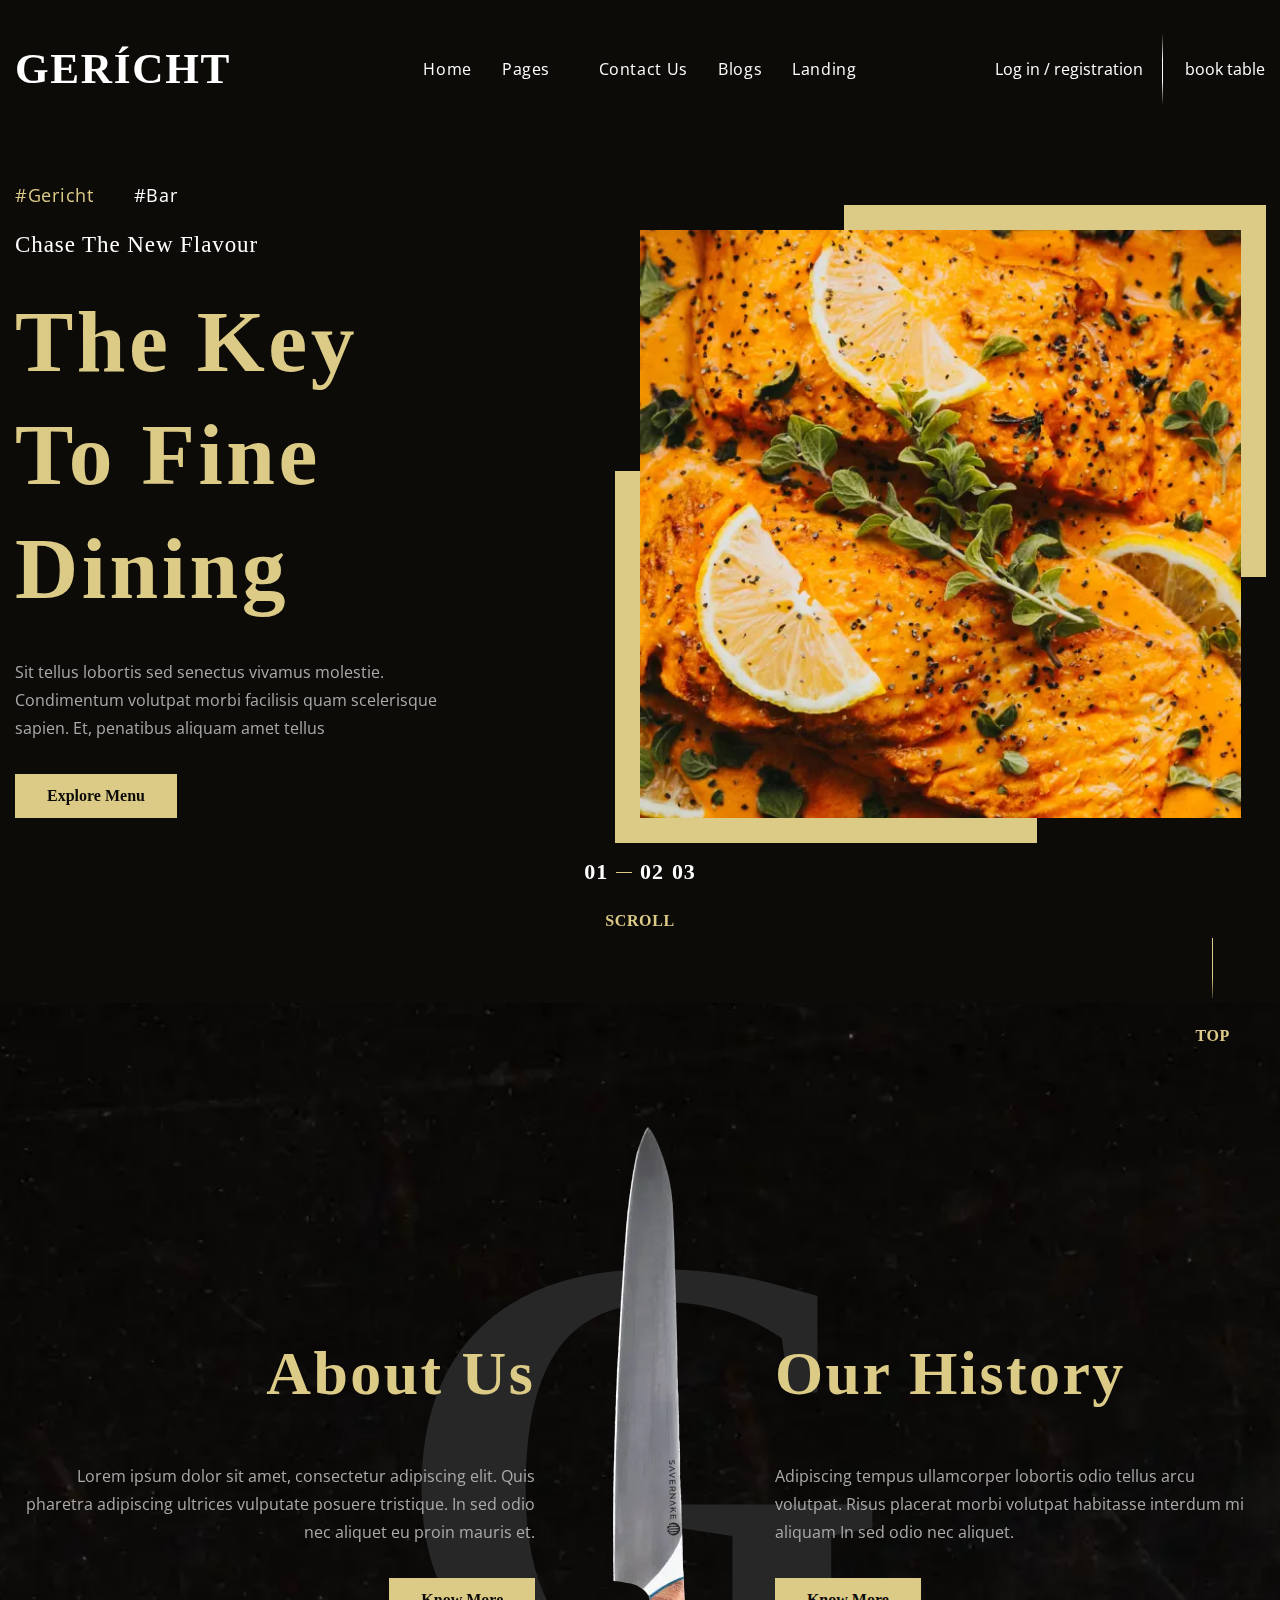
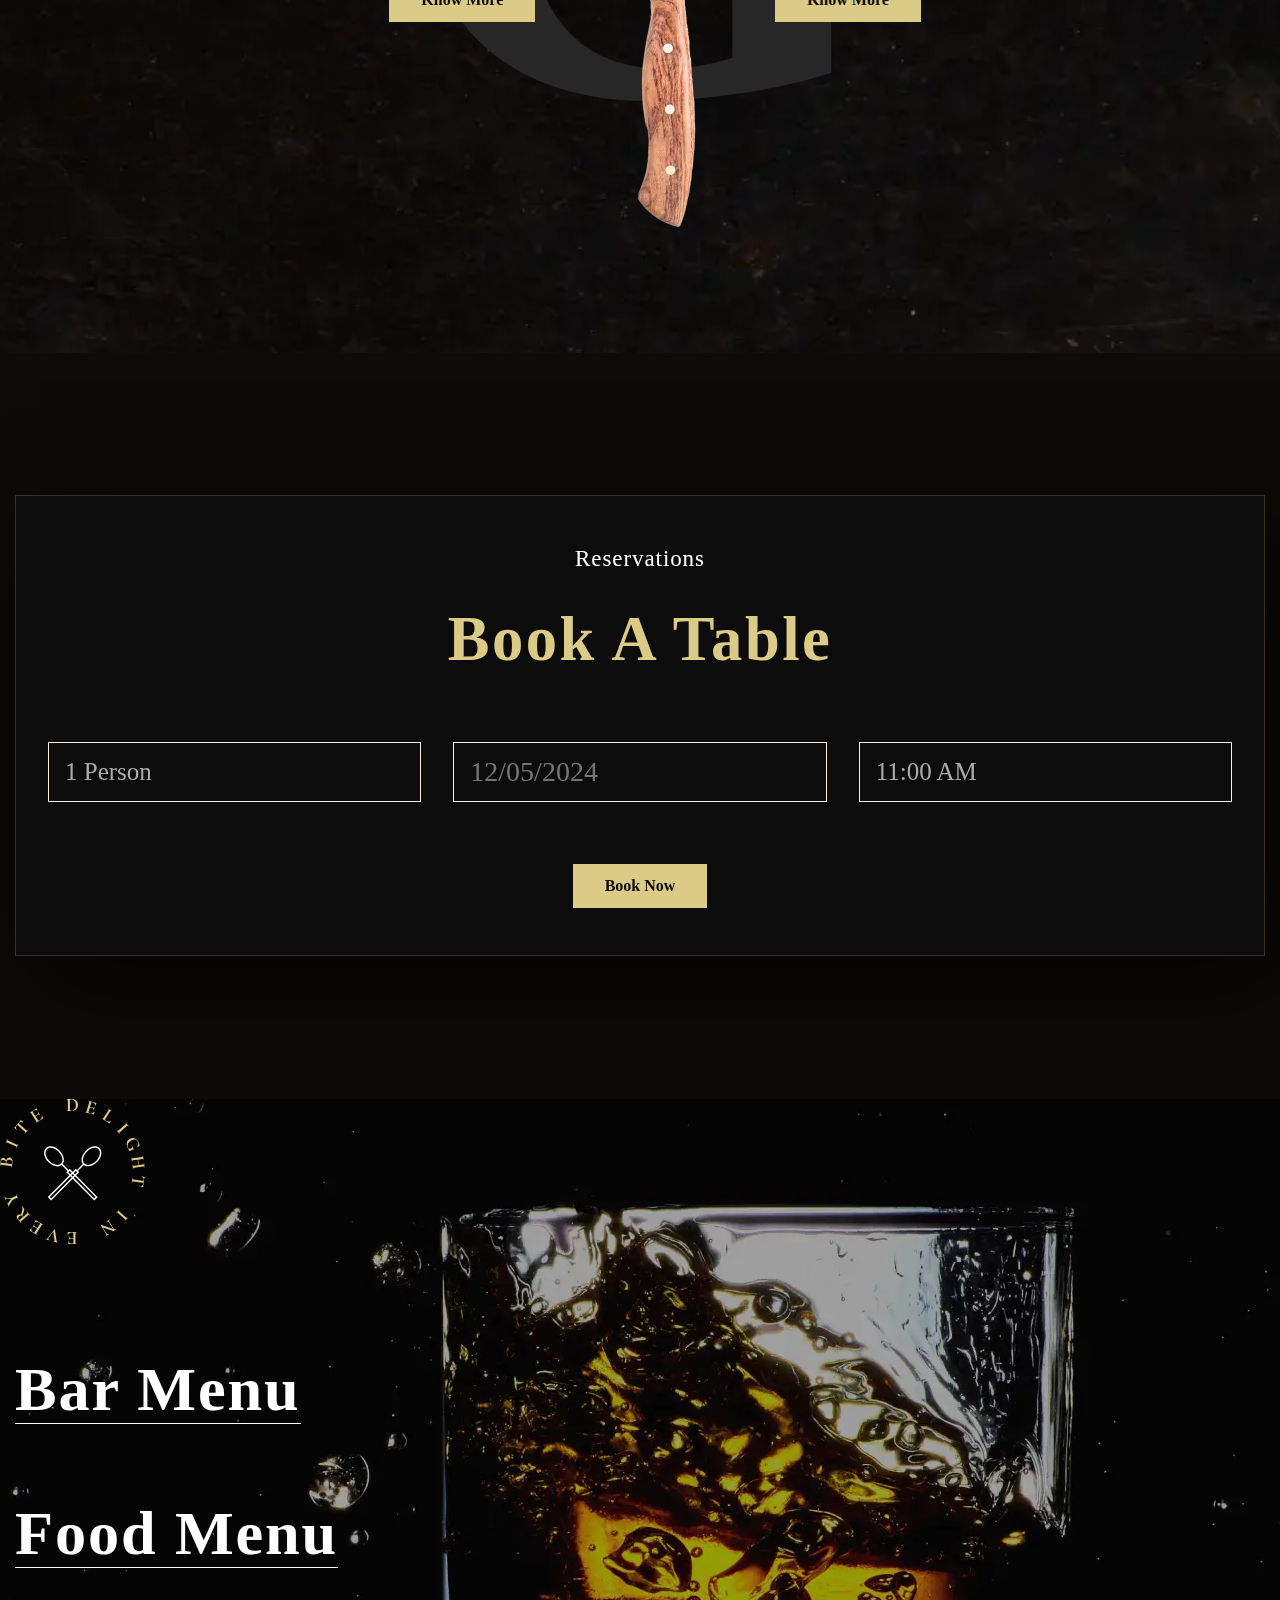
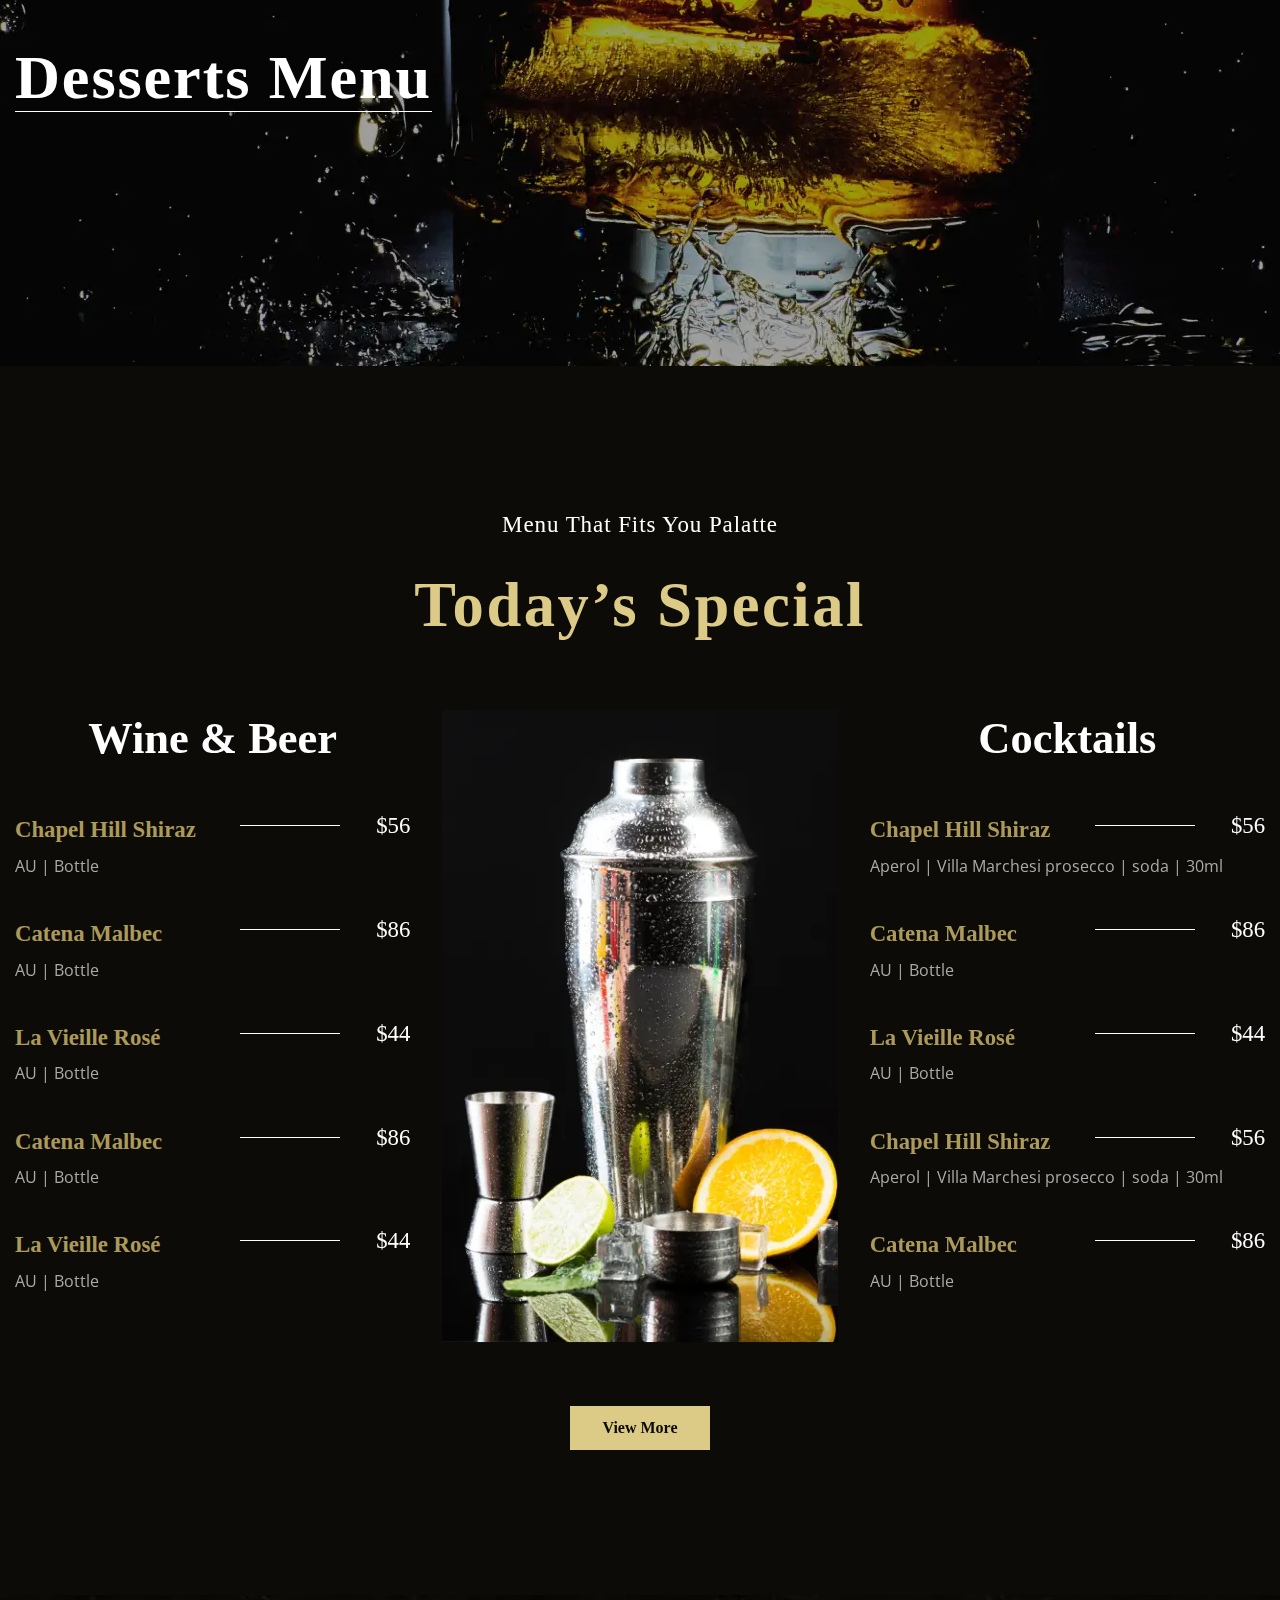
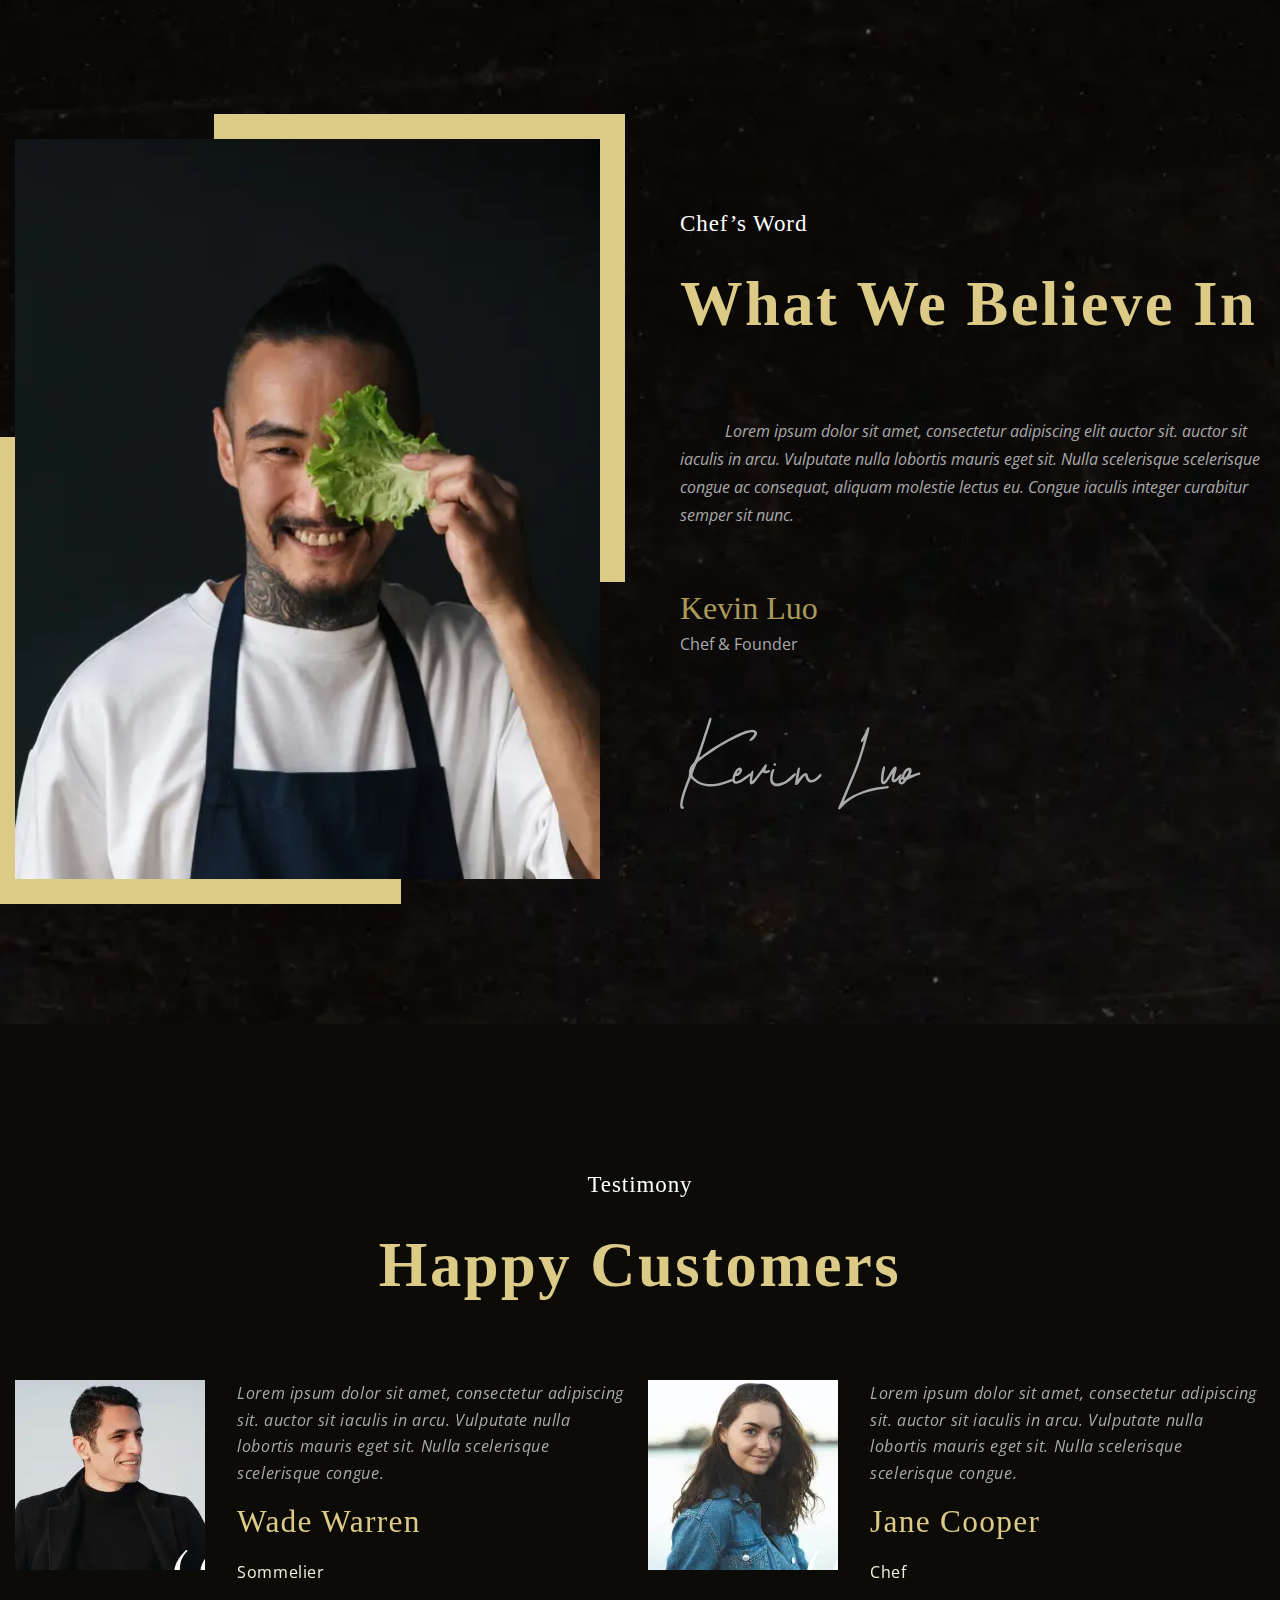
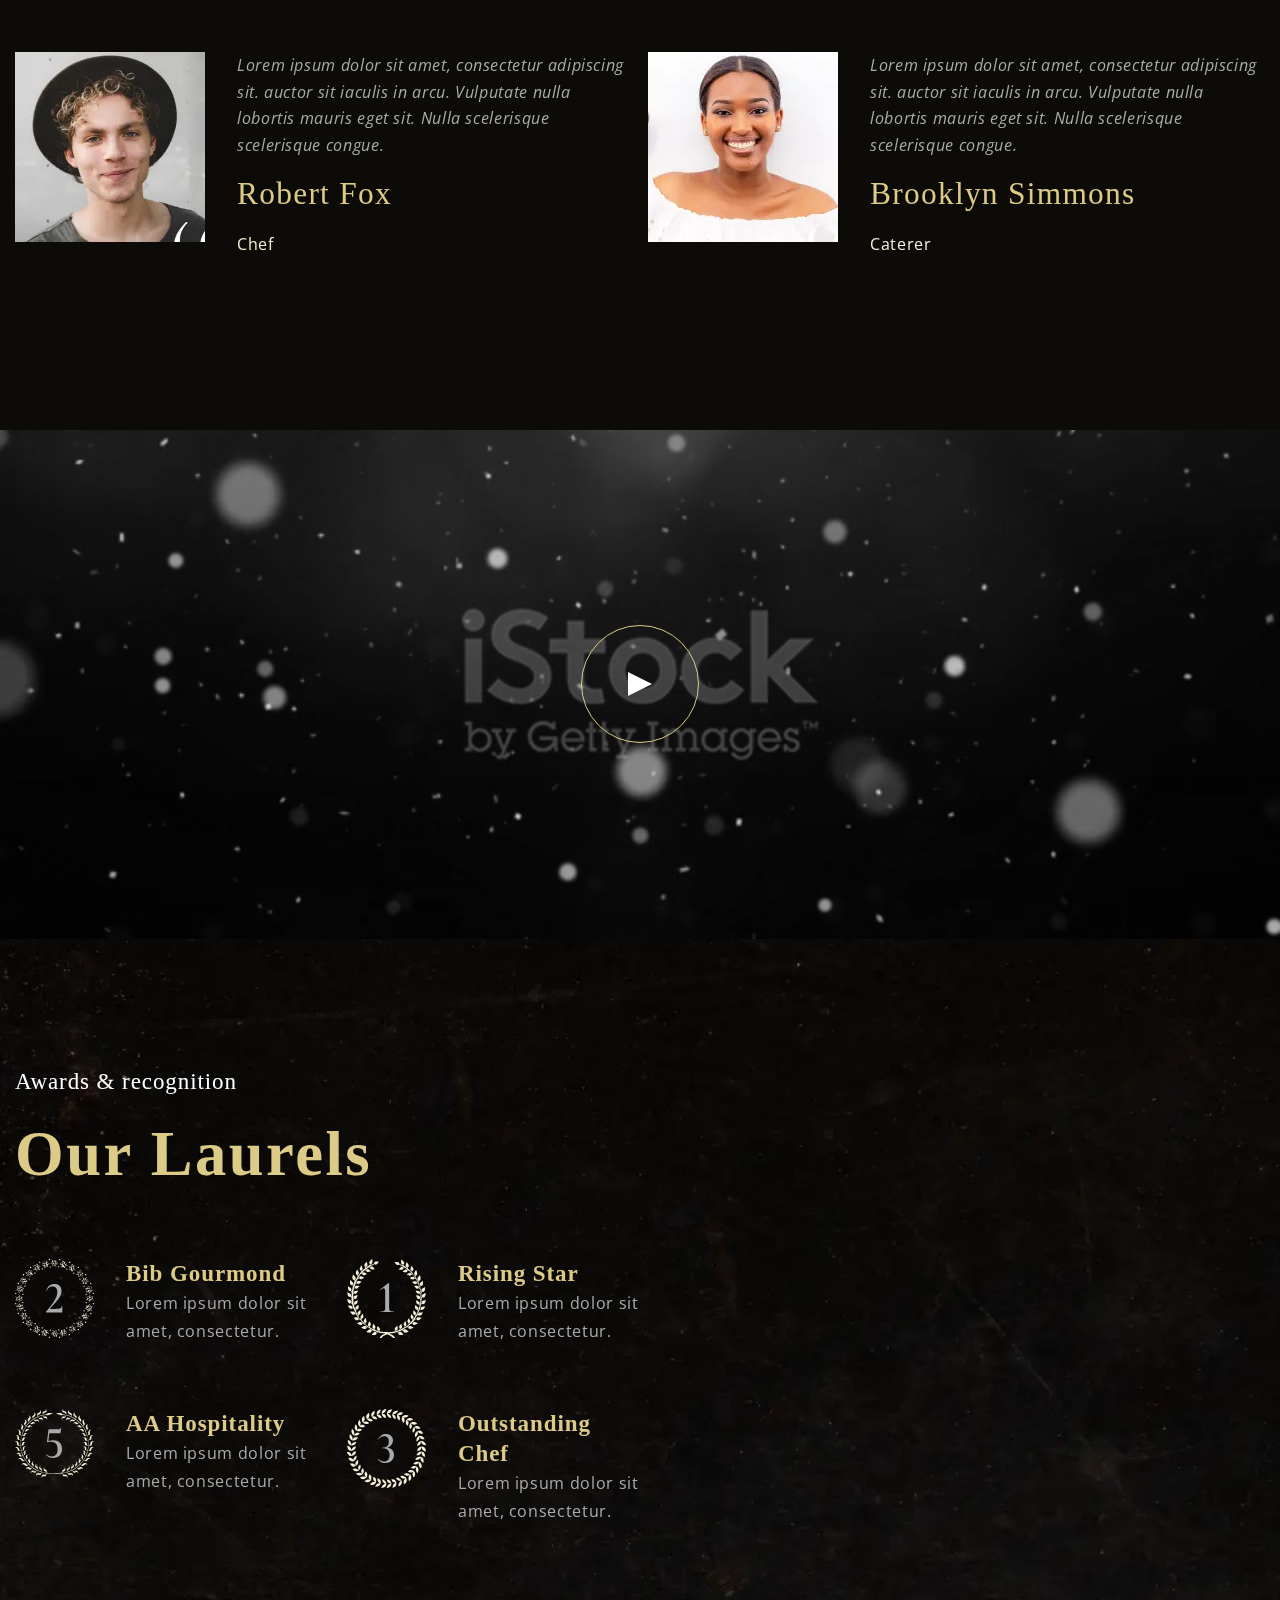
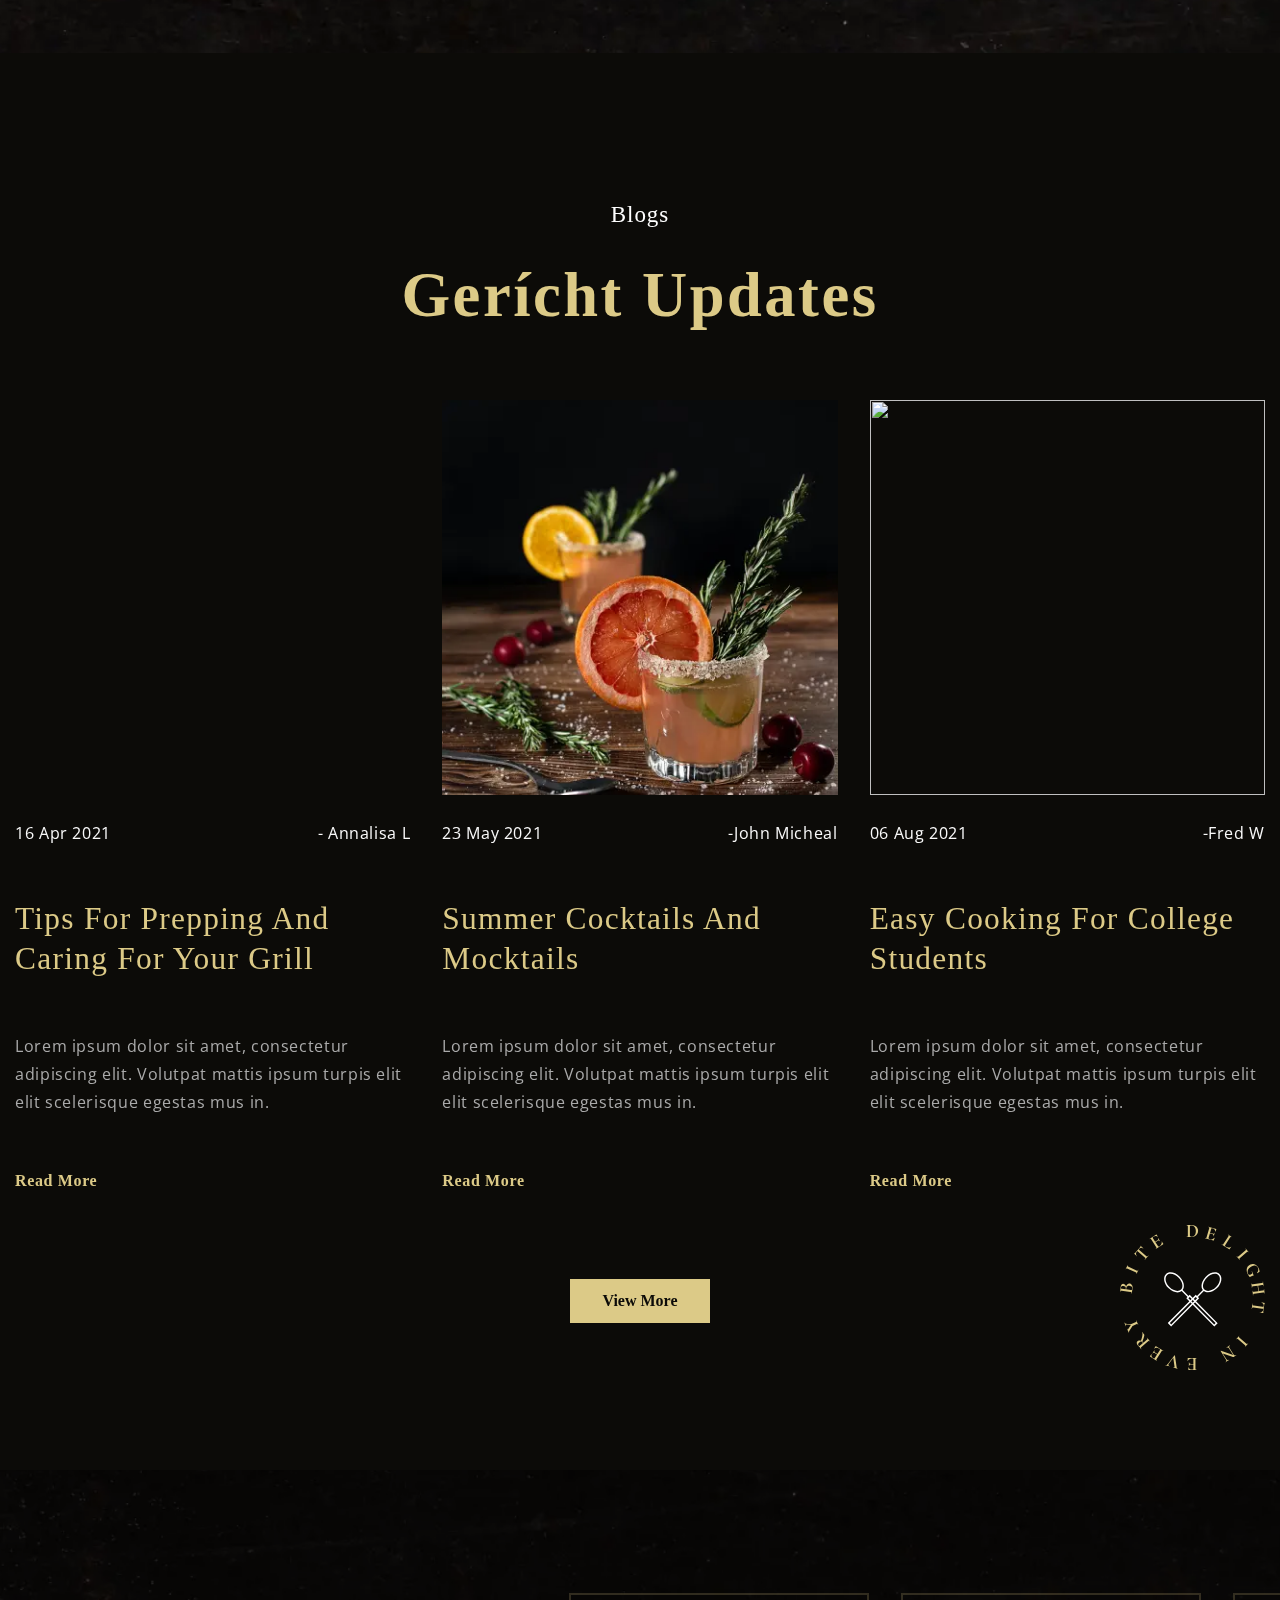
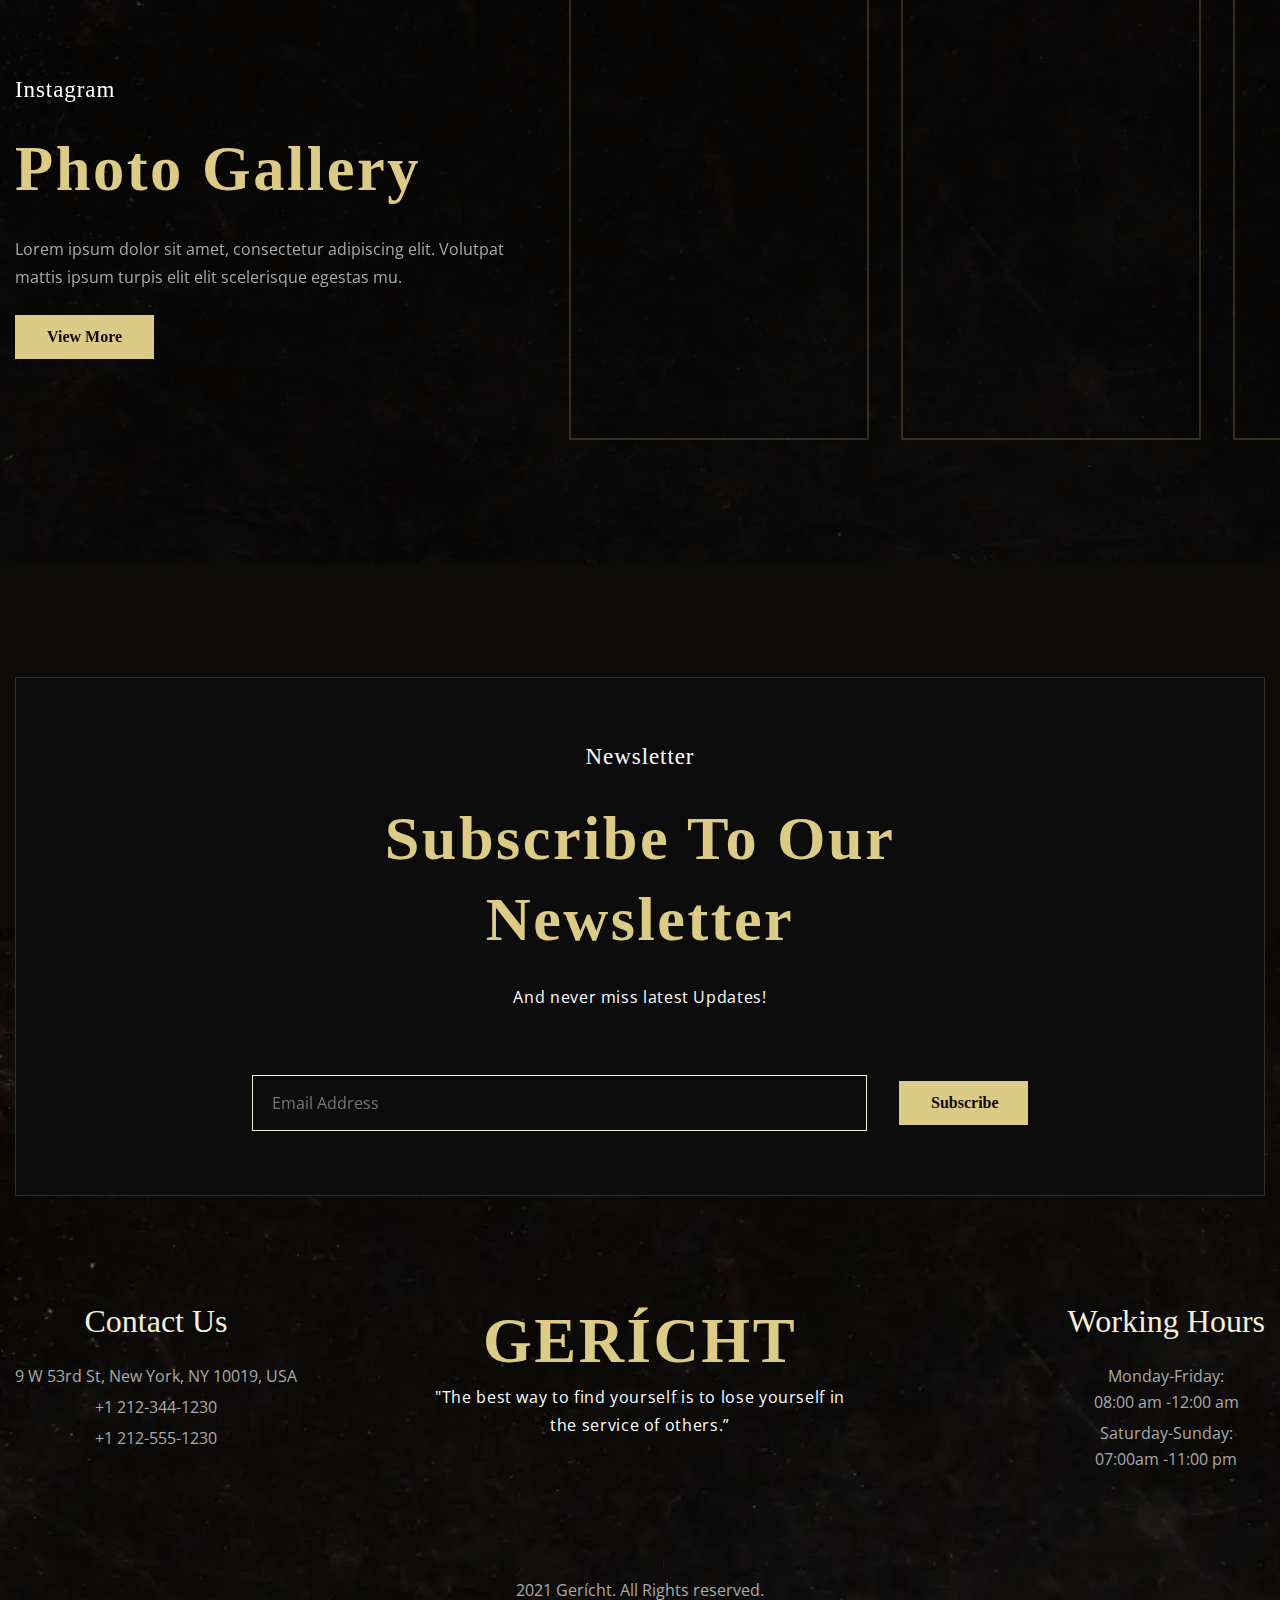
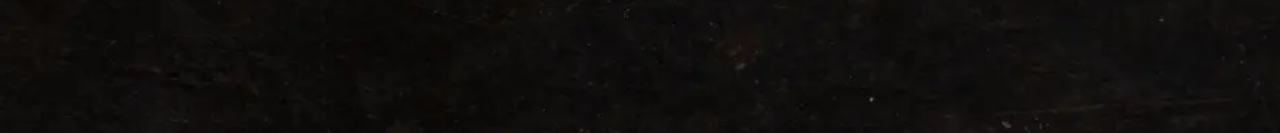
==== commit c31aa522: "Update index.html" ====
--- a/index.html
+++ b/index.html
@@ -30,10 +30,10 @@
 											<button type="button" data-spoller class="spollers__title">Pages</button>
 											<div class="spollers__body">
 												<ul class="pages-list">
-													<li class="pages-item"><a href="../bar.html">Our Services</a></li>
-													<li class="pages-item"><a href="../home.html">About Us</a></li>
-													<li class="pages-item"><a href="../team.html">Team</a></li>
-													<li class="pages-item"><a href="../faq.html">FAQ</a></li>
+													<li class="pages-item"><a href="bar.html">Our Services</a></li>
+													<li class="pages-item"><a href="home.html">About Us</a></li>
+													<li class="pages-item"><a href="team.html">Team</a></li>
+													<li class="pages-item"><a href="faq.html">FAQ</a></li>
 												</ul>
 											</div>
 										</div>
@@ -41,10 +41,10 @@
 								</li>
 								<li dat-drop class="menu__item menu__link">Pages
 									<ul class="pages-list">
-										<li class="pages-item"><a href="../bar.html">Our Services</a></li>
-										<li class="pages-item"><a href="../home.html">About Us</a></li>
-										<li class="pages-item"><a href="../team.html">Team</a></li>
-										<li class="pages-item"><a href="../faq.html">FAQ</a></li>
+										<li class="pages-item"><a href="bar.html">Our Services</a></li>
+										<li class="pages-item"><a href="home.html">About Us</a></li>
+										<li class="pages-item"><a href="team.html">Team</a></li>
+										<li class="pages-item"><a href="faq.html">FAQ</a></li>
 									</ul>
 								</li>
 								<li class="menu__item"><a href="" class="menu__link">Contact Us</a></li>
@@ -596,4 +596,4 @@
 	<script src="js/app.min.js?_v=20240205184531"></script>
 </body>
 
-</html>+</html>
--- a/css/style.min.css
+++ b/css/style.min.css
@@ -0,0 +1 @@
+@charset "UTF-8";@import url(https://fonts.googleapis.com/css?family=Open+Sans:regular,600,italic&display=swap);@font-face{font-family:CormorantUpright;font-display:swap;src:url(../fonts/CormorantUpright-Bold.woff2) format("woff2"),url(../fonts/CormorantUpright-Bold.woff) format("woff");font-weight:700;font-style:normal}@font-face{font-family:CormorantUpright;font-display:swap;src:url(../fonts/CormorantUpright-Regular.woff2) format("woff2"),url(../fonts/CormorantUpright-Regular.woff) format("woff");font-weight:400;font-style:normal}@font-face{font-family:CormorantUpright;font-display:swap;src:url(../fonts/CormorantUpright-SemiBold.woff2) format("woff2"),url(../fonts/CormorantUpright-SemiBold.woff) format("woff");font-weight:600;font-style:normal}@font-face{font-family:icons;font-display:swap;src:url(../fonts/icons.woff2) format("woff2"),url(../fonts/icons.woff) format("woff");font-weight:400;font-style:normal}.about-section__title::after,.block-header__sub-title::after,.column-customer__picture::before,.gallery__slide-ibg::before,.main-footer__text::after,.select__value:before,.slide-page__path span::before,.social__facebook::before,.social__instagram::before,.social__twitter::before,[class*=_icon-]:before,[dat-drop]::before{font-family:icons;font-style:normal;font-weight:400;font-variant:normal;text-transform:none;line-height:1;-webkit-font-smoothing:antialiased;-moz-osx-font-smoothing:grayscale}[class*=_icon-]:before{display:block}._icon-facebook:before,.social__facebook:before{content:"\e900"}._icon-instagram:before,.gallery__slide-ibg:before,.social__instagram:before{content:"\e901"}._icon-twitter:before,.social__twitter:before{content:"\e902"}._icon-quote:before,.column-customer__picture:before{content:"\e903"}._icon-select-arrow:before,.select__value:before,.slide-page__path span:before,[dat-drop]:before{content:"\e904"}._icon-spoon:before{content:"\e905"}*{padding:0;margin:0;border:0}*,:after,:before{-webkit-box-sizing:border-box;box-sizing:border-box}body,html{height:100%;min-width:320px}body{line-height:1;font-family:"Open Sans",sans-serif;font-size:1rem;-ms-text-size-adjust:100%;-moz-text-size-adjust:100%;-webkit-text-size-adjust:100%;-webkit-font-smoothing:antialiased}button,input,textarea{font-family:"Open Sans",sans-serif;font-size:inherit}button{cursor:pointer;color:inherit;background-color:inherit}a{-webkit-transition:color .3s ease 0s;transition:color .3s ease 0s;color:inherit}a:link,a:visited{text-decoration:none}a:hover{text-decoration:none}ul li{list-style:none}img{vertical-align:top}h1,h2,h3,h4,h5,h6{font-weight:inherit;font-size:inherit}body{color:#aaa;background-color:#0c0b08;-webkit-tap-highlight-color:rgba(255,255,255,0);-webkit-tap-highlight-color:transparent}.lock body{overflow:hidden;-ms-touch-action:none;touch-action:none}.wrapper{min-height:100%;display:-webkit-box;display:-ms-flexbox;display:flex;-webkit-box-orient:vertical;-webkit-box-direction:normal;-ms-flex-direction:column;flex-direction:column;overflow:hidden}.wrapper>main{position:relative;z-index:2;-webkit-box-flex:1;-ms-flex:1 1 auto;flex:1 1 auto}.wrapper>*{min-width:0}[class*=__container]{position:relative;z-index:2;max-width:81.25rem;-webkit-box-sizing:content-box;box-sizing:content-box;margin:0 auto;padding:0 .9375rem}[class*=__container_wide]{max-width:105rem}.button{padding:.5rem 2rem;font-weight:700;line-height:175%;background-color:#dcca87;color:#0c0b08;text-align:center;-webkit-transition:background-color .3s ease 0s;transition:background-color .3s ease 0s}input[type=email],input[type=tel],input[type=text],textarea{-webkit-appearance:none;-moz-appearance:none;appearance:none}input[type=email]:focus,input[type=tel]:focus,input[type=text]:focus,textarea:focus{outline:0}.input{border-radius:0!important;width:100%;display:block;padding:0 20px}.input-dark{border:1px solid #f5efdb;width:100%;height:60px;color:inherit;font-size:1.75rem;background-color:transparent;padding:0 1rem}.input-dark._form-error{border:1px solid red}textarea.input{resize:none;padding:0 0}.select{position:relative}.select__body{position:relative}.select__title{color:inherit;text-align:left;border:1px solid #f5efdb;cursor:pointer;width:100%;height:60px}.select__value{display:-webkit-box;display:-ms-flexbox;display:flex;-webkit-box-align:center;-ms-flex-align:center;align-items:center;height:30px;padding:0 16px;-webkit-box-pack:justify;-ms-flex-pack:justify;justify-content:space-between;-webkit-box-orient:horizontal;-webkit-box-direction:reverse;-ms-flex-direction:row-reverse;flex-direction:row-reverse;font-size:1.5625rem}.select__value:before{-ms-flex-item-align:stretch;-ms-grid-row-align:stretch;align-self:stretch;-webkit-box-flex:0;-ms-flex:0 0 10px;flex:0 0 10px;font-size:.625rem;-webkit-transition:all .3s ease 0s;transition:all .3s ease 0s;display:-webkit-box;display:-ms-flexbox;display:flex;-webkit-box-pack:center;-ms-flex-pack:center;justify-content:center;-webkit-box-align:center;-ms-flex-align:center;align-items:center}._select-open .select__value:before{-webkit-transform:rotate(-180deg);-ms-transform:rotate(-180deg);transform:rotate(-180deg)}.select__text{-webkit-box-flex:1;-ms-flex:1 1 auto;flex:1 1 auto}.select__input{width:100%;background-color:transparent;height:100%}.select__options{position:absolute;top:calc(100% - 1px);border-radius:0 0 4px 4px;min-width:100%;left:0;background-color:#0c0b08;border:1px solid #f5efdb;border-top:0;padding:0 0 10px 0}.select__scroll{overflow-y:auto;overflow-x:hidden;max-height:200px}.select__scroll .simplebar-scrollbar::before{background-color:#ac9a5a}.select__option{width:100%;display:block;text-align:left;cursor:pointer;padding:10px 15px;font-size:1.5625rem;color:inherit}.select__option._select-selected{background-color:#eee}.select__row{display:-webkit-inline-box;display:-ms-inline-flexbox;display:inline-flex;-webkit-box-align:center;-ms-flex-align:center;align-items:center}.select._select-open{z-index:5}._select-tag{cursor:pointer}body::after{content:"";background-color:rgba(0,0,0,.5);position:fixed;width:100%;height:100%;top:0;left:0;opacity:0;-webkit-transition:opacity .8s ease 0s;transition:opacity .8s ease 0s;pointer-events:none}body.popup-show::after{opacity:1}.popup{position:fixed;top:0;left:0;bottom:0;right:0;z-index:100;padding:30px 10px;-webkit-transition:visibility .8s ease 0s;transition:visibility .8s ease 0s;visibility:hidden}.popup_show{visibility:visible;overflow:auto}.popup_show .popup__content{-webkit-transform:scale(1);-ms-transform:scale(1);transform:scale(1)}.popup__wrapper{display:-webkit-box;display:-ms-flexbox;display:flex;-webkit-box-orient:vertical;-webkit-box-direction:normal;-ms-flex-direction:column;flex-direction:column;-webkit-box-align:center;-ms-flex-align:center;align-items:center;min-height:100%;-webkit-box-flex:1;-ms-flex:1 1 auto;flex:1 1 auto;width:100%;display:flex;-webkit-box-pack:center;-ms-flex-pack:center;justify-content:center;align-items:center}.popup__content{-webkit-transform:scale(0);-ms-transform:scale(0);transform:scale(0);-webkit-transition:all .3s ease 0s;transition:all .3s ease 0s;background-color:#4f284f;padding:20px;width:100%;max-width:900px;border-radius:20px}.qs-datepicker-container{margin:5px;font-size:1rem;font-family:sans-serif;color:#000;position:absolute;width:15.625em;display:-webkit-box;display:-ms-flexbox;display:flex;-webkit-box-orient:vertical;-webkit-box-direction:normal;-ms-flex-direction:column;flex-direction:column;z-index:9001;-webkit-user-select:none;-moz-user-select:none;-ms-user-select:none;user-select:none;overflow:hidden;background:#000;-webkit-box-shadow:0 1.25em 1.25em -.9375em rgba(0,0,0,.3);box-shadow:0 1.25em 1.25em -.9375em rgba(0,0,0,.3);border-right:1px solid #fff;border-left:1px solid #f1ad70;padding:5px}.qs-datepicker-container:after,.qs-datepicker-container:before{content:"";width:100%;height:2px;left:0;z-index:2;position:absolute;background-image:-webkit-gradient(linear,left top,right top,from(#f1ad70),to(#fffdf2));background-image:linear-gradient(to right,#f1ad70 0,#fffdf2 100%)}.qs-datepicker-container:before{top:0}.qs-datepicker-container:after{bottom:0}.qs-datepicker-container *{-webkit-box-sizing:border-box;box-sizing:border-box}.qs-datepicker-container.qs-centered{position:fixed;top:50%;left:50%;-webkit-transform:translate(-50%,-50%);-ms-transform:translate(-50%,-50%);transform:translate(-50%,-50%)}.qs-datepicker-container.qs-hidden{display:none}.qs-datepicker .qs-overlay{position:absolute;top:0;left:0;background:rgba(0,0,0,.75);color:#fff;width:100%;height:100%;padding:.5em;z-index:1;opacity:1;-webkit-transition:opacity .3s;transition:opacity .3s;display:-webkit-box;display:-ms-flexbox;display:flex;-webkit-box-orient:vertical;-webkit-box-direction:normal;-ms-flex-direction:column;flex-direction:column}.qs-datepicker .qs-overlay.qs-hidden{opacity:0;z-index:-1}.qs-datepicker .qs-overlay .qs-overlay-year{background:rgba(0,0,0,0);border:none;border-bottom:1px solid #fff;border-radius:0;color:#fff;font-size:.875em;padding:.25em 0;width:80%;text-align:center;margin:0 auto;display:block}.qs-datepicker .qs-overlay .qs-overlay-year::-webkit-inner-spin-button{-webkit-appearance:none}.qs-datepicker .qs-overlay .qs-close{padding:.5em;cursor:pointer;position:absolute;top:0;right:0}.qs-datepicker .qs-overlay .qs-submit{border:1px solid #fff;border-radius:.26392em;padding:.5em;margin:0 auto auto;cursor:pointer;background:hsla(0,0%,50.2%,.4)}.qs-datepicker .qs-overlay .qs-submit.qs-disabled{color:grey;border-color:grey;cursor:not-allowed}.qs-datepicker .qs-overlay .qs-overlay-month-container{display:-webkit-box;display:-ms-flexbox;display:flex;-ms-flex-wrap:wrap;flex-wrap:wrap;-webkit-box-flex:1;-ms-flex-positive:1;flex-grow:1}.qs-datepicker .qs-overlay .qs-overlay-month{display:-webkit-box;display:-ms-flexbox;display:flex;-webkit-box-pack:center;-ms-flex-pack:center;justify-content:center;-webkit-box-align:center;-ms-flex-align:center;align-items:center;width:33.33333%;cursor:pointer;opacity:.5;-webkit-transition:opacity .15s;transition:opacity .15s}.qs-datepicker .qs-overlay .qs-overlay-month.active,.qs-datepicker .qs-overlay .qs-overlay-month:hover{opacity:1}.qs-datepicker .qs-controls{width:100%;display:-webkit-box;display:-ms-flexbox;display:flex;-webkit-box-pack:justify;-ms-flex-pack:justify;justify-content:space-between;-webkit-box-align:center;-ms-flex-align:center;align-items:center;-webkit-box-flex:1;-ms-flex-positive:1;flex-grow:1;-ms-flex-negative:0;flex-shrink:0;background:#000;color:#fff;-webkit-filter:blur(0);filter:blur(0);-webkit-transition:-webkit-filter .3s;transition:-webkit-filter .3s;transition:filter .3s;transition:filter .3s,-webkit-filter .3s}.qs-datepicker .qs-controls.qs-blur{-webkit-filter:blur(5px);filter:blur(5px)}.qs-datepicker .qs-arrow{height:1.5625em;width:1.5625em;position:relative;cursor:pointer;border-radius:.26392em;-webkit-transition:background .15s;transition:background .15s}.qs-datepicker .qs-arrow:hover{background:rgba(0,0,0,.1)}.qs-datepicker .qs-arrow:hover.qs-left:after{border-right-color:#000}.qs-datepicker .qs-arrow:hover.qs-right:after{border-left-color:#000}.qs-datepicker .qs-arrow:after{content:"";border:.39062em solid transparent;position:absolute;top:50%;-webkit-transition:border .2s;transition:border .2s}.qs-datepicker .qs-arrow.qs-left:after{border-right-color:grey;right:50%;-webkit-transform:translate(25%,-50%);-ms-transform:translate(25%,-50%);transform:translate(25%,-50%)}.qs-datepicker .qs-arrow.qs-right:after{border-left-color:grey;left:50%;-webkit-transform:translate(-25%,-50%);-ms-transform:translate(-25%,-50%);transform:translate(-25%,-50%)}.qs-datepicker .qs-month-year{font-weight:700;-webkit-transition:border .2s;transition:border .2s;border-bottom:1px solid transparent;cursor:pointer}.qs-datepicker .qs-month-year:hover{border-bottom:1px solid grey}.qs-datepicker .qs-month-year:active:focus,.qs-datepicker .qs-month-year:focus{outline:0}.qs-datepicker .qs-month{padding-right:.5ex}.qs-datepicker .qs-year{padding-left:.5ex}.qs-datepicker .qs-squares{display:-webkit-box;display:-ms-flexbox;display:flex;color:#fff;-ms-flex-wrap:wrap;flex-wrap:wrap;padding:.3125em;-webkit-filter:blur(0);filter:blur(0);-webkit-transition:-webkit-filter .3s;transition:-webkit-filter .3s;transition:filter .3s;transition:filter .3s,-webkit-filter .3s}.qs-datepicker .qs-squares.qs-blur{-webkit-filter:blur(5px);filter:blur(5px)}.qs-datepicker .qs-square{width:14.28571%;height:1.5625em;display:-webkit-box;display:-ms-flexbox;display:flex;-webkit-box-align:center;-ms-flex-align:center;align-items:center;-webkit-box-pack:center;-ms-flex-pack:center;justify-content:center;cursor:pointer;-webkit-transition:background .1s;transition:background .1s;border-radius:.26392em}.qs-datepicker .qs-square.qs-current{font-weight:700}.qs-datepicker .qs-square.qs-current span{text-decoration:underline}.qs-datepicker .qs-square.qs-active{background:#fff;color:#000}.qs-datepicker .qs-square.qs-range-date-start:not(.qs-range-date-6){border-top-right-radius:0;border-bottom-right-radius:0}.qs-datepicker .qs-square.qs-range-date-middle{background:#d4ebf2}.qs-datepicker .qs-square.qs-range-date-middle:not(.qs-range-date-0):not(.qs-range-date-6){border-radius:0}.qs-datepicker .qs-square.qs-range-date-middle.qs-range-date-0{border-top-right-radius:0;border-bottom-right-radius:0}.qs-datepicker .qs-square.qs-range-date-end:not(.qs-range-date-0),.qs-datepicker .qs-square.qs-range-date-middle.qs-range-date-6{border-top-left-radius:0;border-bottom-left-radius:0}.qs-datepicker .qs-square.qs-disabled span{opacity:.2}.qs-datepicker .qs-square.qs-empty{cursor:default}.qs-datepicker .qs-square.qs-disabled{cursor:not-allowed}.qs-datepicker .qs-square.qs-day{cursor:default;font-weight:700;color:grey}.qs-datepicker .qs-square:not(.qs-empty):not(.qs-disabled):not(.qs-day):not(.qs-active):hover{background:orange}.qs-datepicker .qs-event{position:relative}.qs-datepicker .qs-event:after{content:"";position:absolute;width:.46875em;height:.46875em;border-radius:50%;background:#07f;bottom:0;right:0}.qs-datepicker .qs-event.qs-disabled:after,.qs-datepicker .qs-event.qs-empty:after{background:#cce4ff}[data-fullscreen]{min-height:100vh}.touch [data-fullscreen]{min-height:calc(var(--vh,1vh) * 100)}[class*=-ibg]{position:relative}[class*=-ibg] img{position:absolute;width:100%;height:100%;top:0;left:0;-o-object-fit:cover;object-fit:cover}[class*=-ibg_contain] img{-o-object-fit:contain;object-fit:contain}.video-module__item{-webkit-transition:all .3s ease 0s;transition:all .3s ease 0s;-webkit-filter:grayscale(1);filter:grayscale(1)}.about-section::after,.about-section__title,.block-header,.block-header_left,.body-main-slider__controll,.body__scroll-top,.button,.chef-info__list,.column-achievements-item__title,.column-customer__name,.column-our-chefs__name,.column-updates__more,.column-updates__title,.column-your-poison__image-ibg,.contacts-footer__title,.faq-spollers__title,.happy-hours__sub-title,.happy-hours__title,.header__logo,.hover-box__more,.info-chef__title,.input-dark,.item-laurels__title,.main-footer__title,.menu-block__link,.rocks__body span,.scroll,.select__option,.select__value,.slide-page__path,.slide-page__title,.table-special__price,.table-special__title,.table-special__value,.work-schedule-find-us__title{font-family:CormorantUpright}[data-bg]{overflow:hidden;position:relative}.no-webp .bg-item{background:url(../img/main-bg.jpg) center/cover no-repeat}.bg-item{content:"";position:absolute;top:-30%;left:0;width:100%;height:160%}[data-decor]::before{content:"";background:url(../img/main-decor.svg) 0 0/100% no-repeat;width:9.0625rem;height:9.0625rem;-webkit-animation:rotate 30s infinite linear;animation:rotate 30s infinite linear}@-webkit-keyframes rotate{0%{-webkit-transform:rotate(0);transform:rotate(0)}100%{-webkit-transform:rotate(360deg);transform:rotate(360deg)}}@keyframes rotate{0%{-webkit-transform:rotate(0);transform:rotate(0)}100%{-webkit-transform:rotate(360deg);transform:rotate(360deg)}}.block-header{display:-ms-grid;display:grid;gap:8px;justify-items:center;text-transform:capitalize}.block-header__sub-title{color:#fff;line-height:130%;letter-spacing:.04em;display:-ms-grid;display:grid;gap:8px;justify-items:center}.block-header__sub-title::after{content:"\e905";color:#dcca87;font-size:.3913043478em}.block-header__title{font-weight:600;line-height:130%;letter-spacing:.04em;color:#dcca87}.block-header_left{justify-items:stretch}.block-header_left .block-header__sub-title{justify-items:stretch}.scroll{color:#dcca87;text-transform:uppercase;font-weight:700;line-height:175%;letter-spacing:.04em;display:-ms-grid;display:grid;justify-items:center;gap:24px}.scroll::before{content:"";background:#dcca87;width:1px;height:60px;background:-webkit-gradient(linear,left top,left bottom,color-stop(66%,#dcca87),to(rgba(220,202,135,.24)));background:linear-gradient(180deg,#dcca87 66%,rgba(220,202,135,.24) 100%)}[class*=__text]{line-height:175%}.body__scroll-top{-webkit-transform:translateY(200px);-ms-transform:translateY(200px);transform:translateY(200px);display:none}.button{cursor:pointer}.no-webp [dat-bg-1]{background:url(../img/Pages-Main/FAQ-main-1.jpeg) center/cover no-repeat}.no-webp [dat-bg-2]{background:url(../img/Pages-Main/FAQ-main-2.jpeg) center/cover no-repeat}[dat-bg-1]::after,[dat-bg-2]::after{content:"";position:absolute;top:0;left:0;right:0;bottom:0;background-color:rgba(0,0,0,.5)}.slide-page{padding:254px 0;display:-webkit-box;display:-ms-flexbox;display:flex;-webkit-box-orient:horizontal;-webkit-box-direction:normal;-ms-flex-direction:row;flex-direction:row;-webkit-box-pack:center;-ms-flex-pack:center;justify-content:center;-webkit-box-align:center;-ms-flex-align:center;align-items:center}.slide-page__title{position:relative;z-index:100;color:#dcca87;font-weight:700;line-height:130%;letter-spacing:4%;text-align:center;text-transform:capitalize}.slide-page__path{position:relative;z-index:100;color:#fff;font-size:1.4375rem;font-weight:700;line-height:130%;letter-spacing:4%;text-align:center;text-transform:capitalize;display:-webkit-box;display:-ms-flexbox;display:flex;-webkit-box-pack:center;-ms-flex-pack:center;justify-content:center;-webkit-box-align:center;-ms-flex-align:center;align-items:center;gap:10px}.slide-page__path span::before{display:-webkit-box;display:-ms-flexbox;display:flex;color:#dcca87;-webkit-transform:rotate(-90deg);-ms-transform:rotate(-90deg);transform:rotate(-90deg);font-size:.8125rem}.header{color:#fff;padding:10px 0;position:absolute;width:100%;top:0;left:0;z-index:50}.header._header-scroll{position:fixed;top:-200%;background-color:rgba(0,0,0,.8);-webkit-transition:top 1s ease 0s;transition:top 1s ease 0s}.header._header-show{top:0;-webkit-transition:top 1s ease 0s;transition:top 1s ease 0s}.header__container{-webkit-box-align:center;-ms-flex-align:center;align-items:center;position:relative;display:-webkit-box;display:-ms-flexbox;display:flex;gap:10px}.header__column{-webkit-box-flex:0;-ms-flex-positive:0;flex-grow:0;-ms-flex-negative:0;flex-shrink:0}.header__column_wide{-webkit-box-flex:1;-ms-flex:1 1 auto;flex:1 1 auto}.header__column_auth{-ms-flex-item-align:stretch;-ms-grid-row-align:stretch;align-self:stretch}.header__logo{position:relative;z-index:2;font-weight:700;line-height:130%;letter-spacing:.04em;text-transform:uppercase}.menu__list{display:-webkit-box;display:-ms-flexbox;display:flex;row-gap:5px;-ms-flex-wrap:wrap;flex-wrap:wrap;-webkit-box-pack:center;-ms-flex-pack:center;justify-content:center;-webkit-box-align:center;-ms-flex-align:center;align-items:center}.menu__link{line-height:175%;letter-spacing:.04em}.auth-header{height:100%;-ms-flex-item-align:stretch;-ms-grid-row-align:stretch;align-self:stretch;display:-webkit-box;display:-ms-flexbox;display:flex;row-gap:5px;-webkit-box-pack:center;-ms-flex-pack:center;justify-content:center}.auth-header__item{display:-webkit-box;display:-ms-flexbox;display:flex;-webkit-box-align:center;-ms-flex-align:center;align-items:center;position:relative}.auth-header__link{text-align:center;line-height:140%}.icon-menu{display:none}[dat-drop]{-webkit-transition:.3s;transition:.3s}[dat-drop]::before{font-size:.625rem;-webkit-transition:.3s;transition:.3s}[dat-drop].active::before{-webkit-transform:rotate(180deg);-ms-transform:rotate(180deg);transform:rotate(180deg)}[dat-drop-mobile]{-webkit-transition:.3s;transition:.3s}.header-spoller{text-align:center}.footer{position:relative;z-index:1}.footer__body{display:-ms-grid;display:grid;row-gap:30px;text-align:center}.footer__main{text-align:center}.footer__copy{text-align:center}.contacts-footer{display:-ms-grid;display:grid;gap:25px}.contacts-footer__title{color:#f5efdb;font-size:2rem;line-height:130%}.contacts-footer__items{display:-ms-grid;display:grid;-webkit-box-pack:center;-ms-flex-pack:center;justify-content:center;gap:15px}.contacts-footer__item{display:-ms-grid;display:grid;gap:10px;-webkit-box-pack:center;-ms-flex-pack:center;justify-content:center}.main-footer__title{text-transform:uppercase;color:#dcca87;line-height:130%;font-weight:700;letter-spacing:.04em}.main-footer__text{line-height:175%;text-align:center;letter-spacing:.04em;color:#fff;display:inline-block;max-width:27.375rem;margin:0 0 1em 0}.main-footer__text::after{margin:1.1428571429em 0 0 0;display:block;content:"\e905";font-size:.875rem;color:#ac9a5a}.social-footer{display:-webkit-box;display:-ms-flexbox;display:flex;-webkit-box-pack:center;-ms-flex-pack:center;justify-content:center;-webkit-box-align:center;-ms-flex-align:center;align-items:center;gap:1.125rem}.social-footer__link{font-size:1.25rem;color:#f5efdb}.mainpage__body{position:relative}.mainpage__body::before{content:"";top:0;height:14908px;position:absolute;right:50%;width:1920px;-webkit-transform:translate(50%,0);-ms-transform:translate(50%,0);transform:translate(50%,0);background:url(../img/wave-element.svg) 0 0/100% no-repeat}.main-slider{display:-webkit-box;display:-ms-flexbox;display:flex}.main-slider__container:not(.main-slider__container_wide){padding:0}.main-slider__container_wide{-webkit-box-flex:1;-ms-flex:1 1 auto;flex:1 1 auto;min-width:0;position:relative}.body-main-slider.swiper{overflow:visible}.body-main-slider__swiper{-webkit-box-flex:1;-ms-flex:1 1 auto;flex:1 1 auto;-webkit-box-align:center;-ms-flex-align:center;align-items:center}.body-main-slider__controll{display:-webkit-box;display:-ms-flexbox;display:flex;gap:8px;-webkit-box-pack:center;-ms-flex-pack:center;justify-content:center;-webkit-box-align:center;-ms-flex-align:center;align-items:center;text-transform:capitalize}.body-main-slider__controll .swiper-pagination-bullet{font-weight:600;font-size:1.375rem;color:#fff;line-height:175%;letter-spacing:.04em;-webkit-transition:gap .8s ease 0s;transition:gap .8s ease 0s;display:-webkit-box;display:-ms-flexbox;display:flex;gap:0;-webkit-box-align:center;-ms-flex-align:center;align-items:center}.body-main-slider__controll .swiper-pagination-bullet::after{content:"";width:0;-webkit-transition:all .8s ease 0s;transition:all .8s ease 0s;background-color:#dcca87;-webkit-box-flex:0;-ms-flex:0 0 0px;flex:0 0 0px;height:1px}.body-main-slider__controll .swiper-pagination-bullet-active{gap:8px}.body-main-slider__controll .swiper-pagination-bullet-active::after{content:"";width:16px;-webkit-box-flex:0;-ms-flex:0 0 16px;flex:0 0 16px}.slide-main-slider{padding:25px 0 0 0;opacity:0!important;pointer-events:none}.slide-main-slider.swiper-slide-active{pointer-events:auto;opacity:1!important}.slide-main-slider__content{-ms-grid-row-align:center;align-self:center;display:-ms-grid;display:grid;gap:32px;justify-items:start}.slide-main-slider__image-ibg{position:relative;-ms-flex-item-align:center;-ms-grid-row-align:center;align-self:center;padding-bottom:89.9709302326%}.slide-main-slider__image-ibg::after,.slide-main-slider__image-ibg::before{content:"";position:absolute;background-color:#dcca87;-webkit-transition:-webkit-transform .3s ease 0s;transition:-webkit-transform .3s ease 0s;transition:transform .3s ease 0s;transition:transform .3s ease 0s,-webkit-transform .3s ease 0s;width:70.2746365105%;height:63.226744186%}.slide-main-slider__image-ibg::before{top:0;right:0;-webkit-transform:translate(25px,-25px);-ms-transform:translate(25px,-25px);transform:translate(25px,-25px)}.slide-main-slider__image-ibg::after{bottom:0;left:0;-webkit-transform:translate(-25px,25px);-ms-transform:translate(-25px,25px);transform:translate(-25px,25px)}.slide-main-slider__image-ibg img{-webkit-transition:-webkit-transform .3s ease 0s;transition:-webkit-transform .3s ease 0s;transition:transform .3s ease 0s;transition:transform .3s ease 0s,-webkit-transform .3s ease 0s;z-index:2}.menu-main-slider{display:-webkit-box;display:-ms-flexbox;display:flex;gap:2.5rem;position:absolute;top:0;left:.9375rem}.menu-main-slider__link{font-size:1.125rem;line-height:175%;letter-spacing:.04em;color:#fff;z-index:300}.menu-main-slider__link_current{color:#dcca87}.about-section{position:relative}.about-section::after{content:"G";font-weight:700;color:#272727;position:absolute;top:50%;left:50%;-webkit-transform:translate(-50%,-50%);-ms-transform:translate(-50%,-50%);transform:translate(-50%,-50%)}.about-section__container{position:relative;z-index:2}.about-section__content{display:-ms-grid;display:grid;gap:32px;-ms-flex-line-pack:start;align-content:start;justify-items:start}.about-section__title{font-weight:600;line-height:130%;letter-spacing:.04em;color:#dcca87;display:-ms-grid;display:grid;gap:8px}.about-section__title::after{content:"\e905";color:#dcca87;font-size:.140625em}.about-section__knife{-webkit-box-flex:0;-ms-flex:0 0 19.1729323308%;flex:0 0 19.1729323308%;padding:0 .9375rem;text-align:center}.about-section__knife img{max-width:100%}.book{position:relative}.book__container[data-decor]::before{position:absolute;right:-9.375rem;top:-9.375rem}.book__body{padding:0 2rem;background:#0c0c0c;border:1px solid rgba(220,202,135,.2);-webkit-box-shadow:22px 30px 95px 1px rgba(0,0,0,.7);box-shadow:22px 30px 95px 1px rgba(0,0,0,.7)}.book__form{text-align:center}.form-book__lines{display:-ms-grid;display:grid;row-gap:20px}.form-book__input{position:relative}.form-book__input::before{position:absolute;right:1rem;top:1.5625rem;font-size:.625rem;-webkit-transition:all .3s ease 0s;transition:all .3s ease 0s}.form-book__input._form-focus::before{-webkit-transform:rotate(-180deg);-ms-transform:rotate(-180deg);transform:rotate(-180deg)}.form-book__input .form__error{color:red;font-size:.9375rem;margin:10px 0 0 0}.menu-block{overflow:hidden;position:relative}.menu-block__bg{position:absolute;width:100%;height:100%;top:0;left:0;display:-webkit-box;display:-ms-flexbox;display:flex;-webkit-box-pack:center;-ms-flex-pack:center;justify-content:center;-webkit-box-align:center;-ms-flex-align:center;align-items:center}.menu-block__container_wide{position:relative}.menu-block__container_wide::before{position:absolute;left:0;top:0}.menu-block__list{display:-ms-grid;display:grid}.menu-block__link{font-weight:600;color:#fff;border-bottom:1px solid;line-height:130%;letter-spacing:.03em}.special__container{display:-ms-grid;display:grid}.special__body{display:-ms-grid;display:grid;gap:32px;-webkit-box-align:start;-ms-flex-align:start;align-items:start}.special__button{-ms-grid-column-align:center;justify-self:center}.special__image img{max-width:100%}.table-special__title{text-align:center;color:#fff;font-weight:600;line-height:130%}.table-special__title:not(:last-child){margin-bottom:1.0666666667em}.table-special__body{display:-ms-grid;display:grid}.table-special__item{display:-ms-grid;display:grid;gap:8px}.table-special__header{display:-ms-grid;display:grid;-ms-grid-columns:1fr 70px;grid-template-columns:1fr 70px;-webkit-box-pack:justify;-ms-flex-pack:justify;justify-content:space-between}.table-special__header>*{z-index:2;position:relative}.table-special__value{padding:0 .625rem 0 0;line-height:130%;color:#ac9a5a;font-weight:600}.table-special__price{text-align:right;color:#fff;padding:0 0 0 .625rem}.table-special__info{line-height:170%}.chef__container{display:-ms-grid;display:grid;row-gap:30px}.chef__column:first-child{text-align:center}.chef__column:last-child{-ms-flex-item-align:center;-ms-grid-row-align:center;align-self:center}.chef__image{display:inline-block;position:relative}.chef__image::after,.chef__image::before{content:"";position:absolute;background-color:#dcca87;-webkit-transition:-webkit-transform .3s ease 0s;transition:-webkit-transform .3s ease 0s;transition:transform .3s ease 0s;transition:transform .3s ease 0s,-webkit-transform .3s ease 0s;width:70.2746365105%;height:63.226744186%}.chef__image::before{top:0;right:0;-webkit-transform:translate(25px,-25px);-ms-transform:translate(25px,-25px);transform:translate(25px,-25px)}.chef__image::after{bottom:0;left:0;-webkit-transform:translate(-25px,25px);-ms-transform:translate(-25px,25px);transform:translate(-25px,25px)}.chef__image img{max-width:100%;position:relative;z-index:2}.chef__content{display:-ms-grid;display:grid}.chef__text{font-style:italic}.chef__text::before{display:inline-block;font-size:2.5rem;color:#fff;margin:0 .25em 0 0}.info-chef__title{color:#ac9a5a;font-size:2rem;line-height:130%}.video-module{position:relative;padding-bottom:39.7395833333%;cursor:pointer}.video-module::after,.video-module::before{content:"";position:absolute;top:50%;left:50%;-webkit-transform:translate(-50%,-50%);-ms-transform:translate(-50%,-50%);transform:translate(-50%,-50%);z-index:2}.video-module::after{width:0;height:0;border-style:solid;border-width:12px 0 12px 24px;border-color:transparent transparent transparent #fff}.video-module::before{border:1px solid #dcca87;border-radius:50%}.video-module._active::after,.video-module._active::before{display:none}.video-module._active .video-module__item{-webkit-filter:grayscale(0);filter:grayscale(0)}.video-module__item{-o-object-fit:cover;object-fit:cover;position:absolute;width:100%;height:100%;top:0;left:0}.gallery{position:relative}.gallery::before{content:"";position:absolute;width:100%;height:100%;top:0;left:0;background-color:rgba(4,4,4,.5);z-index:3}.gallery__body{min-width:0}.gallery__container{z-index:5;display:-ms-grid;display:grid;row-gap:30px}.gallery__content{-ms-grid-row-align:center;align-self:center;display:-ms-grid;display:grid;gap:1.5rem}.gallery__button{-ms-grid-column-align:start;justify-self:start}.gallery__slide-ibg{height:447px;-webkit-box-flex:0;-ms-flex:0 0 300px;flex:0 0 300px;width:300px;border:2px solid rgba(220,202,135,.2);position:relative}.gallery__slide-ibg::before{color:#fff;z-index:6;position:absolute;left:50%;top:50%;font-size:2.6875rem;opacity:0;-webkit-transition:all .3s ease 0s;transition:all .3s ease 0s;-webkit-transform:translate(-50%,-50%);-ms-transform:translate(-50%,-50%);transform:translate(-50%,-50%)}.gallery__slide-ibg::after{content:"";opacity:0;position:absolute;width:100%;height:100%;top:0;left:0;-webkit-transition:all .3s ease 0s;transition:all .3s ease 0s;z-index:5;background:linear-gradient(207.55deg,rgba(0,0,0,.75) 1.5%,rgba(0,0,0,.64) 98.62%)}.customers__container{position:reletive}.customers__container[data-decor]::before{position:absolute;top:0;right:0;-webkit-transform:translate(100%,-100%);-ms-transform:translate(100%,-100%);transform:translate(100%,-100%)}.customers__body{display:-webkit-box;display:-ms-flexbox;display:flex;-webkit-box-orient:vertical;-webkit-box-direction:normal;-ms-flex-direction:column;flex-direction:column;gap:64px}.column-customer{display:-ms-grid;display:grid;-ms-grid-columns:(1fr)[2];grid-template-columns:repeat(2,1fr);-ms-grid-rows:210px;grid-template-rows:210px;-webkit-column-gap:16px;-moz-column-gap:16px;column-gap:16px}.column-customer__item{display:-webkit-box;display:-ms-flexbox;display:flex;padding:10px 0;gap:32px}.column-customer__picture{position:relative}.column-customer__picture::before{color:#fff;font-size:2.9375rem;position:absolute;right:0;bottom:0;-webkit-transform:translate(50%,50%);-ms-transform:translate(50%,50%);transform:translate(50%,50%)}.column-customer__contant{display:-webkit-box;display:-ms-flexbox;display:flex;-webkit-box-orient:vertical;-webkit-box-direction:normal;-ms-flex-direction:column;flex-direction:column}.column-customer__text{font-style:italic;font-weight:400;letter-spacing:.64px}.column-customer__name{color:#dcca87;font-weight:400;line-height:130%;letter-spacing:1.28px;text-transform:capitalize}.column-customer__prof{color:#f5efdb;font-weight:400;line-height:175%;letter-spacing:.64px}.laurels__body{display:-webkit-box;display:-ms-flexbox;display:flex;-webkit-box-pack:justify;-ms-flex-pack:justify;justify-content:space-between;padding:128px 0}.laurels__picture img{-o-object-fit:cover;object-fit:cover;width:100%;height:100%}.column-laurels{display:-webkit-box;display:-ms-flexbox;display:flex;-webkit-box-orient:vertical;-webkit-box-direction:normal;-ms-flex-direction:column;flex-direction:column;-webkit-box-pack:center;-ms-flex-pack:center;justify-content:center;gap:64px}.column-laurels__items{display:-ms-grid;display:grid;-ms-grid-columns:300px 300px;grid-template-columns:300px 300px;gap:64px 32px}.column-laurels__item{display:-webkit-box;display:-ms-flexbox;display:flex;gap:8px 32px}.item-laurels__title{color:#dcca87;font-size:23px;font-weight:700;line-height:130%;letter-spacing:.92px;text-transform:capitalize}.item-laurels__text{font-weight:400;line-height:175%;letter-spacing:.64px}.updates{display:-ms-grid;display:grid}.updates__container{position:reletive}.updates__container[data-decor]::before{position:absolute;bottom:100px;right:15px}.updates__body{display:-ms-grid;display:grid;-webkit-box-align:center;-ms-flex-align:center;align-items:center;-webkit-box-pack:center;-ms-flex-pack:center;justify-content:center;gap:64px}.updates__column{display:-ms-grid;display:grid;-ms-grid-columns:(1fr)[3];grid-template-columns:repeat(3,1fr);gap:32px}.updates__button{-ms-grid-column-align:center;justify-self:center}.column-updates__item{display:-ms-grid;display:grid;gap:24px}.column-updates__picture-ibg{position:relative;padding-bottom:100%;-webkit-box-flex:0;-ms-flex:0 1 26.875rem;flex:0 1 26.875rem}.column-updates__content{display:-ms-grid;display:grid;gap:32px}.column-updates__sub-title{color:#fafafa;font-weight:400;line-height:175%;letter-spacing:.64px}.column-updates__title{color:#dcca87;line-height:130%;letter-spacing:1.28px;text-transform:capitalize}.column-updates__text{font-weight:400;letter-spacing:.64px}.column-updates__more{color:#dcca87;font-weight:700;line-height:175%;letter-spacing:.64px}.sub-title-column-updates{display:-webkit-box;display:-ms-flexbox;display:flex;-webkit-box-pack:justify;-ms-flex-pack:justify;justify-content:space-between}.subscribe{height:364px;position:relative}.subscribe__title{text-align:center}.subscribe .subscribe__container_wide{display:-webkit-box;display:-ms-flexbox;display:flex;-webkit-box-pack:end;-ms-flex-pack:end;justify-content:flex-end;-webkit-transform:translateY(100%);-ms-transform:translateY(100%);transform:translateY(100%)}.subscribe__body{display:-webkit-box;display:-ms-flexbox;display:flex;-webkit-box-pack:center;-ms-flex-pack:center;justify-content:center;-webkit-transform:translate(0,113px);-ms-transform:translate(0,113px);transform:translate(0,113px);position:relative;width:100%;padding:64px 0;border:1px solid rgba(220,202,135,.2);background-color:#0c0c0c}.subscribe__content{display:-webkit-box;display:-ms-flexbox;display:flex;-webkit-box-orient:vertical;-webkit-box-direction:normal;-ms-flex-direction:column;flex-direction:column;-webkit-box-align:center;-ms-flex-align:center;align-items:center;max-width:48.5rem}.subscribe__post-title{text-align:center;margin:1.5rem 0 0 0;color:#fff;font-weight:400;line-height:175%;letter-spacing:.64px}.mail-subscribe{display:-ms-grid;display:grid;-ms-grid-columns:1fr 8.0625rem;grid-template-columns:1fr 8.0625rem;margin:4rem 0 0 0;gap:32px;width:100%}.mail-subscribe__input{padding:1rem 1.1875rem;color:inherit;border:1px solid #f5efdb;background-color:#0c0c0c}.mail-subscribe__button{-ms-flex-item-align:center;-ms-grid-row-align:center;align-self:center;-webkit-box-pack:center;-ms-flex-pack:center;justify-content:center}.barpage__body{position:relative}.barpage__body::before{content:"";top:0;height:14908px;position:absolute;right:50%;width:1920px;-webkit-transform:translate(50%,0);-ms-transform:translate(50%,0);transform:translate(50%,0);background:url(../img/wave-element.svg) 0 0/100% no-repeat}.rocks-controll{display:-webkit-box;display:-ms-flexbox;display:flex;cursor:pointer;position:absolute;top:7.5625rem;right:.9375rem;min-height:100%;z-index:300;-webkit-transform:rotate(90deg);-ms-transform:rotate(90deg);transform:rotate(90deg);-webkit-box-pack:end;-ms-flex-pack:end;justify-content:flex-end}.rocks__container_wide{position:relative}.rocks__body{position:relative;width:100%}.rocks__body span{position:absolute;top:50%;left:50%;-webkit-transform:translate(-50%,-50%);-ms-transform:translate(-50%,-50%);transform:translate(-50%,-50%);z-index:5;color:#fff;font-weight:700;line-height:100%;letter-spacing:9.05px;text-transform:capitalize;min-width:100%;text-align:center;-webkit-user-select:none;-moz-user-select:none;-ms-user-select:none;user-select:none;pointer-events:none}.rocks__slider{max-width:39.625rem;margin:0 auto}.rocks__picture-ibg{border:1px solid #dcca87;position:relative;padding-bottom:130%}.rocks__picture-ibg img{position:absolute;top:0;left:0}.menu-rocks{display:-webkit-box;display:-ms-flexbox;display:flex;gap:2.5rem;position:absolute;top:5.625rem;left:.9375rem}.menu-rocks__link{font-size:1.125rem;line-height:175%;letter-spacing:.04em;color:#fff;z-index:300}.menu-rocks__link_current{color:#dcca87}.entertainment__container_wide{position:relative}.entertainment__container_wide[data-decor]::before{position:absolute;top:0;left:.9375rem;-webkit-transform:translate(100%,100%);-ms-transform:translate(100%,100%);transform:translate(100%,100%)}.entertainment__body{padding:105px 0 65px 0}.entertainment__column{display:-ms-grid;display:grid;-ms-grid-columns:(1fr)[2];grid-template-columns:repeat(2,1fr);row-gap:3.125rem;-webkit-box-align:end;-ms-flex-align:end;align-items:end}.column-entertainment__picture-ibg{padding-bottom:122%;max-width:32.6875rem}.content-entertainment{display:-ms-grid;display:grid}.content-entertainment__picture-ibg{position:relative;padding-bottom:60.72%}.content-entertainment__header{margin:40px 0 0 0}.content-entertainment__text{margin:32px 0 0 0}.content-entertainment__button{margin:40px 0 0 0;-ms-grid-column-align:start;justify-self:start}.your-poison__column{display:-webkit-box;display:-ms-flexbox;display:flex;-webkit-box-orient:vertical;-webkit-box-direction:normal;-ms-flex-direction:column;flex-direction:column;gap:4rem}.column-your-poison__images{position:relative;display:-ms-grid;display:grid;-ms-grid-columns:(1fr)[3];grid-template-columns:repeat(3,1fr);row-gap:1.25rem}.column-your-poison__images :nth-child(1)::after{content:"Beer";position:absolute;top:50%;left:50%;-webkit-transform:translate(-50%,-50%);-ms-transform:translate(-50%,-50%);transform:translate(-50%,-50%);opacity:0;z-index:101;-webkit-transition:opacity .3s;transition:opacity .3s}.column-your-poison__images :nth-child(2)::after{content:"Wine";position:absolute;top:50%;left:50%;-webkit-transform:translate(-50%,-50%);-ms-transform:translate(-50%,-50%);transform:translate(-50%,-50%);opacity:0;z-index:101;-webkit-transition:opacity .3s;transition:opacity .3s}.column-your-poison__images :nth-child(3)::after{content:"Cocktails";position:absolute;top:50%;left:50%;-webkit-transform:translate(-50%,-50%);-ms-transform:translate(-50%,-50%);transform:translate(-50%,-50%);opacity:0;z-index:101;-webkit-transition:opacity .3s;transition:opacity .3s}.column-your-poison__image-ibg{font-size:2.8125rem;font-weight:600;line-height:130%;letter-spacing:4%;position:relative;padding-bottom:145.63%;border:1px solid #dcca87}.column-your-poison__image-ibg::before{content:"";position:absolute;top:0;left:0;z-index:100;width:100%;height:100%;opacity:0;-webkit-transition:opacity .3s;transition:opacity .3s;background-color:rgba(0,0,0,.5)}.no-webp .happy-hours{background:url(../img/happy-hours-bg.jpeg) center/cover no-repeat}.happy-hours{position:relative;z-index:10}.happy-hours__body{padding:20.625rem 0;display:-webkit-box;display:-ms-flexbox;display:flex;-webkit-box-pack:center;-ms-flex-pack:center;justify-content:center;-webkit-box-align:center;-ms-flex-align:center;align-items:center;-webkit-box-orient:vertical;-webkit-box-direction:normal;-ms-flex-direction:column;flex-direction:column}.happy-hours__title{color:#dcca87;font-weight:600;line-height:130%;letter-spacing:3%;text-transform:capitalize}.happy-hours__sub-title{color:#fff;font-weight:700;line-height:130%;letter-spacing:4%;text-align:left;text-transform:capitalize}.bar-special__container_wide{position:reletive}.bar-special__container_wide[data-decor]::before{position:absolute;top:0;right:0;-webkit-transform:translate(100%,-100%);-ms-transform:translate(100%,-100%);transform:translate(100%,-100%)}.find-us__container_wide{position:relative}.find-us__container_wide[data-decor]::before{position:absolute;top:0;left:0}.find-us__body{display:-ms-grid;display:grid;-ms-grid-columns:(1fr)[2];grid-template-columns:repeat(2,1fr);gap:120px}.find-us__content{-ms-flex-item-align:center;-ms-grid-row-align:center;align-self:center;gap:64px}.find-us__picture-ibg{position:relative;padding-bottom:111.3268608414%}.find-us__picture-ibg::after,.find-us__picture-ibg::before{content:"";position:absolute;background-color:#dcca87;-webkit-transition:-webkit-transform .3s ease 0s;transition:-webkit-transform .3s ease 0s;transition:transform .3s ease 0s;transition:transform .3s ease 0s,-webkit-transform .3s ease 0s;width:70.2746365105%;height:63.226744186%}.find-us__picture-ibg::before{top:0;right:0;-webkit-transform:translate(25px,-25px);-ms-transform:translate(25px,-25px);transform:translate(25px,-25px)}.find-us__picture-ibg::after{bottom:0;left:0;-webkit-transform:translate(-25px,25px);-ms-transform:translate(-25px,25px);transform:translate(-25px,25px)}.find-us__picture-ibg img{z-index:2}.content-find-us{display:-ms-grid;display:grid}.content-find-us__button{-ms-grid-column-align:start;justify-self:start}.work-schedule-find-us__adress{font-weight:400;line-height:175%;letter-spacing:4%}.work-schedule-find-us__title{padding:32px 0 0 0;color:#dcca87;font-size:1.4375rem;font-weight:700;line-height:130%;letter-spacing:4%;text-transform:capitalize}.work-schedule-find-us__text{padding:16px 0 0 0;color:#fff;font-weight:400;line-height:175%;letter-spacing:4%}.column-questions{display:-ms-grid;display:grid;-ms-grid-columns:(1fr)[2];grid-template-columns:repeat(2,1fr);row-gap:1.25rem}.column-questions__picture-ibg{padding-bottom:102.21%}.column-questions__picture-ibg::after,.column-questions__picture-ibg::before{content:"";position:absolute;background-color:#dcca87;-webkit-transition:-webkit-transform .3s ease 0s;transition:-webkit-transform .3s ease 0s;transition:transform .3s ease 0s;transition:transform .3s ease 0s,-webkit-transform .3s ease 0s;width:70.2746365105%;height:63.226744186%}.column-questions__picture-ibg::before{top:0;right:0;-webkit-transform:translate(25px,-25px);-ms-transform:translate(25px,-25px);transform:translate(25px,-25px)}.column-questions__picture-ibg::after{bottom:0;left:0;-webkit-transform:translate(-25px,25px);-ms-transform:translate(-25px,25px);transform:translate(-25px,25px)}.column-questions__picture-ibg img{z-index:2}.content-questions{display:-webkit-box;display:-ms-flexbox;display:flex;-webkit-box-orient:vertical;-webkit-box-direction:normal;-ms-flex-direction:column;flex-direction:column;gap:16px}.faq-spollers__item{background-color:#242424;padding:1.5rem}.faq-spollers__item.spoller-item-active{border:1px solid #dcca87}.faq-spollers__title{color:#fff;font-size:1.4375rem;font-weight:700;line-height:130%;letter-spacing:4%;text-transform:capitalize;text-align:left;-webkit-transition:.3s;transition:.3s}.faq-spollers__title._spoller-active{color:#dcca87}.faq-spollers__body{padding-top:1rem;font-weight:400;line-height:175%;letter-spacing:4%}.subscribe__container_wide{position:relative;z-index:5}.subscribe__container_wide[data-decor]::before{position:absolute;top:0;right:0;-webkit-transform:translate(100%,-100%);-ms-transform:translate(100%,-100%);transform:translate(100%,-100%)}.column-our-chefs{display:-ms-grid;display:grid;-ms-grid-columns:(1fr)[3];grid-template-columns:repeat(3,1fr);grid-auto-rows:1fr}.column-our-chefs__picture-ibg{border:1px solid #dcca87;padding-bottom:126.21%;position:relative}.column-our-chefs__picture-ibg::after{content:"";position:absolute;top:0;left:0;z-index:50;width:100%;height:100%;opacity:0;-webkit-transition:opacity .3s;transition:opacity .3s;background-color:rgba(0,0,0,.5)}.column-our-chefs__picture-ibg.hover-active::after{content:"";opacity:1}.column-our-chefs__name{color:#fff;font-weight:600;line-height:130%;letter-spacing:4%;text-transform:capitalize;-webkit-transition:.3s;transition:.3s}.column-our-chefs__prof{color:#fff;font-weight:400;line-height:175%;letter-spacing:4%}.picture-our-chefs{position:relative}.hover-box{opacity:0;visibility:hidden;z-index:100;display:-webkit-box;display:-ms-flexbox;display:flex;-webkit-box-orient:vertical;-webkit-box-direction:normal;-ms-flex-direction:column;flex-direction:column;-webkit-box-pack:center;-ms-flex-pack:center;justify-content:center;-webkit-box-align:center;-ms-flex-align:center;align-items:center;gap:1rem;position:absolute;bottom:3rem;left:50%;-webkit-transform:translateX(-50%);-ms-transform:translateX(-50%);transform:translateX(-50%);-webkit-transition:.3s;transition:.3s}.hover-active .hover-box{opacity:1;visibility:visible}.hover-box__more{display:-webkit-box;display:-ms-flexbox;display:flex;-ms-grid-column-align:center;justify-self:center;-webkit-box-align:center;-ms-flex-align:center;align-items:center;gap:.875rem;position:relative;color:#fff;font-weight:700;line-height:175%;letter-spacing:4%}.hover-box__more :nth-child(1){width:16px;height:1px;background-color:#fff}.social{display:-webkit-box;display:-ms-flexbox;display:flex;gap:1rem;color:#fff}.details-chef__body{display:-ms-grid;display:grid;-ms-grid-columns:(1fr)[2];grid-template-columns:repeat(2,1fr);gap:2rem}.details-chef__picture-ibg{padding-bottom:126.18%}.details-chef__picture-ibg img{-webkit-transform:translateY(0);-ms-transform:translateY(0);transform:translateY(0)}.content-details-chef{display:-webkit-box;display:-ms-flexbox;display:flex;-webkit-box-orient:vertical;-webkit-box-direction:normal;-ms-flex-direction:column;flex-direction:column;gap:4rem}.content-details-chef__box{display:-webkit-box;display:-ms-flexbox;display:flex;-webkit-box-orient:vertical;-webkit-box-direction:normal;-ms-flex-direction:column;flex-direction:column;gap:3rem}.content-details-chef__text{font-style:italic;font-weight:400;line-height:175%;letter-spacing:4%}.content-details-chef__signature{font-family:Bestermind}.chef-info__list{display:-webkit-box;display:-ms-flexbox;display:flex;-webkit-box-orient:vertical;-webkit-box-direction:normal;-ms-flex-direction:column;flex-direction:column;gap:1.5rem;color:#fff}.chef-info__item{display:-webkit-box;display:-ms-flexbox;display:flex;-webkit-box-align:center;-ms-flex-align:center;align-items:center;gap:.5rem}.chef-info__item span{display:block;width:16px;height:1px;background-color:#dcca87}.columns-achievements__item{display:-ms-grid;display:grid;-ms-grid-columns:(1fr)[2];grid-template-columns:repeat(2,1fr);gap:2rem}.item-achievements__content{display:-ms-grid;display:grid;gap:4rem}.item-achievements__column{display:-ms-grid;display:grid;-ms-grid-columns:(1fr)[2];grid-template-columns:repeat(2,1fr);gap:4rem 2rem}.column-achievements-item{display:-webkit-box;display:-ms-flexbox;display:flex;gap:2rem}.column-achievements-item__content{display:-ms-grid;display:grid;gap:.5rem;text-align:left}.column-achievements-item__title{color:#dcca87;font-size:1.4375rem;font-weight:700;line-height:130%;letter-spacing:4%;text-transform:capitalize}.column-achievements-item__text{font-weight:400;line-height:175%;letter-spacing:4%}@font-face{font-family:lg;src:url([data-uri]) format("woff2"),url([data-uri]) format("woff");font-weight:400;font-style:normal;font-display:block}.lg-icon{font-family:lg!important;speak:never;font-style:normal;font-weight:400;font-variant:normal;text-transform:none;line-height:1;-webkit-font-smoothing:antialiased;-moz-osx-font-smoothing:grayscale}.lg-container{font-family:system-ui,-apple-system,"Segoe UI",Roboto,"Helvetica Neue",Arial,"Noto Sans","Liberation Sans",sans-serif,"Apple Color Emoji","Segoe UI Emoji","Segoe UI Symbol","Noto Color Emoji"}.lg-next,.lg-prev{background-color:rgba(0,0,0,.45);border-radius:2px;color:#999;cursor:pointer;display:block;font-size:22px;margin-top:-10px;padding:8px 10px 9px;position:absolute;top:50%;z-index:1080;outline:0;border:none}.lg-next.disabled,.lg-prev.disabled{opacity:0!important;cursor:default}.lg-next:hover:not(.disabled),.lg-prev:hover:not(.disabled){color:#fff}.lg-single-item .lg-next,.lg-single-item .lg-prev{display:none}.lg-next{right:20px}.lg-next:before{content:"\e095"}.lg-prev{left:20px}.lg-prev:after{content:"\e094"}@-webkit-keyframes lg-right-end{0%{left:0}50%{left:-30px}100%{left:0}}@keyframes lg-right-end{0%{left:0}50%{left:-30px}100%{left:0}}@-webkit-keyframes lg-left-end{0%{left:0}50%{left:30px}100%{left:0}}@keyframes lg-left-end{0%{left:0}50%{left:30px}100%{left:0}}.lg-outer.lg-right-end .lg-object{-webkit-animation:lg-right-end .3s;animation:lg-right-end .3s;position:relative}.lg-outer.lg-left-end .lg-object{-webkit-animation:lg-left-end .3s;animation:lg-left-end .3s;position:relative}.lg-toolbar{z-index:1082;left:0;position:absolute;top:0;width:100%}.lg-media-overlap .lg-toolbar{background-image:-webkit-gradient(linear,left bottom,left top,from(rgba(0,0,0,0)),to(rgba(0,0,0,.4)));background-image:linear-gradient(0deg,rgba(0,0,0,0),rgba(0,0,0,.4))}.lg-toolbar .lg-icon{color:#999;cursor:pointer;float:right;font-size:24px;height:47px;line-height:27px;padding:10px 0;text-align:center;width:50px;text-decoration:none!important;outline:medium none;will-change:color;-webkit-transition:color .2s linear;transition:color .2s linear;background:0 0;border:none;-webkit-box-shadow:none;box-shadow:none}.lg-toolbar .lg-icon.lg-icon-18{font-size:18px}.lg-toolbar .lg-icon:hover{color:#fff}.lg-toolbar .lg-close:after{content:"\e070"}.lg-toolbar .lg-maximize{font-size:22px}.lg-toolbar .lg-maximize:after{content:"\e90a"}.lg-toolbar .lg-download:after{content:"\e0f2"}.lg-sub-html{color:#eee;font-size:16px;padding:10px 40px;text-align:center;z-index:1080;opacity:0;-webkit-transition:opacity .2s ease-out 0s;transition:opacity .2s ease-out 0s}.lg-sub-html h4{margin:0;font-size:13px;font-weight:700}.lg-sub-html p{font-size:12px;margin:5px 0 0}.lg-sub-html a{color:inherit}.lg-sub-html a:hover{text-decoration:underline}.lg-media-overlap .lg-sub-html{background-image:-webkit-gradient(linear,left top,left bottom,from(rgba(0,0,0,0)),to(rgba(0,0,0,.6)));background-image:linear-gradient(180deg,rgba(0,0,0,0),rgba(0,0,0,.6))}.lg-item .lg-sub-html{position:absolute;bottom:0;right:0;left:0}.lg-error-msg{font-size:14px;color:#999}.lg-counter{color:#999;display:inline-block;font-size:16px;padding-left:20px;padding-top:12px;height:47px;vertical-align:middle}.lg-closing .lg-next,.lg-closing .lg-prev,.lg-closing .lg-sub-html,.lg-closing .lg-toolbar{opacity:0;-webkit-transition:-webkit-transform .08 cubic-bezier(0,0,.25,1) 0s,opacity .08 cubic-bezier(0,0,.25,1) 0s,color .08 linear;-webkit-transition:opacity .08 cubic-bezier(0,0,.25,1) 0s,color .08 linear,-webkit-transform .08 cubic-bezier(0,0,.25,1) 0s;transition:opacity .08 cubic-bezier(0,0,.25,1) 0s,color .08 linear,-webkit-transform .08 cubic-bezier(0,0,.25,1) 0s;transition:transform .08 cubic-bezier(0,0,.25,1) 0s,opacity .08 cubic-bezier(0,0,.25,1) 0s,color .08 linear;transition:transform .08 cubic-bezier(0,0,.25,1) 0s,opacity .08 cubic-bezier(0,0,.25,1) 0s,color .08 linear,-webkit-transform .08 cubic-bezier(0,0,.25,1) 0s}body:not(.lg-from-hash) .lg-outer.lg-start-zoom .lg-item:not(.lg-zoomable) .lg-img-wrap,body:not(.lg-from-hash) .lg-outer.lg-start-zoom .lg-item:not(.lg-zoomable) .lg-video-cont{opacity:0;-ms-transform:scale3d(.5,.5,.5);-webkit-transform:scale3d(.5,.5,.5);transform:scale3d(.5,.5,.5);will-change:transform,opacity;-webkit-transition:-webkit-transform 250ms cubic-bezier(0,0,.25,1) 0s,opacity 250ms cubic-bezier(0,0,.25,1)!important;-webkit-transition:opacity 250ms cubic-bezier(0,0,.25,1),-webkit-transform 250ms cubic-bezier(0,0,.25,1) 0s!important;transition:opacity 250ms cubic-bezier(0,0,.25,1),-webkit-transform 250ms cubic-bezier(0,0,.25,1) 0s!important;transition:transform 250ms cubic-bezier(0,0,.25,1) 0s,opacity 250ms cubic-bezier(0,0,.25,1)!important;transition:transform 250ms cubic-bezier(0,0,.25,1) 0s,opacity 250ms cubic-bezier(0,0,.25,1),-webkit-transform 250ms cubic-bezier(0,0,.25,1) 0s!important}body:not(.lg-from-hash) .lg-outer.lg-start-zoom .lg-item:not(.lg-zoomable).lg-complete .lg-img-wrap,body:not(.lg-from-hash) .lg-outer.lg-start-zoom .lg-item:not(.lg-zoomable).lg-complete .lg-video-cont{opacity:1;-ms-transform:scale3d(1,1,1);-webkit-transform:scale3d(1,1,1);transform:scale3d(1,1,1)}.lg-group:after{content:"";display:table;clear:both}.lg-container{display:none;outline:0}.lg-container.lg-show{display:block}.lg-on{scroll-behavior:unset}.lg-hide-sub-html .lg-sub-html,.lg-next,.lg-pager-outer,.lg-prev,.lg-toolbar{opacity:0;will-change:transform,opacity;-webkit-transition:-webkit-transform .25s cubic-bezier(0,0,.25,1) 0s,opacity .25s cubic-bezier(0,0,.25,1) 0s;-webkit-transition:opacity .25s cubic-bezier(0,0,.25,1) 0s,-webkit-transform .25s cubic-bezier(0,0,.25,1) 0s;transition:opacity .25s cubic-bezier(0,0,.25,1) 0s,-webkit-transform .25s cubic-bezier(0,0,.25,1) 0s;transition:transform .25s cubic-bezier(0,0,.25,1) 0s,opacity .25s cubic-bezier(0,0,.25,1) 0s;transition:transform .25s cubic-bezier(0,0,.25,1) 0s,opacity .25s cubic-bezier(0,0,.25,1) 0s,-webkit-transform .25s cubic-bezier(0,0,.25,1) 0s}.lg-show-in .lg-next,.lg-show-in .lg-pager-outer,.lg-show-in .lg-prev,.lg-show-in .lg-toolbar{opacity:1}.lg-show-in.lg-hide-sub-html .lg-sub-html{opacity:1}.lg-show-in .lg-hide-items .lg-prev{opacity:0;-webkit-transform:translate3d(-10px,0,0);transform:translate3d(-10px,0,0)}.lg-show-in .lg-hide-items .lg-next{opacity:0;-webkit-transform:translate3d(10px,0,0);transform:translate3d(10px,0,0)}.lg-show-in .lg-hide-items .lg-toolbar{opacity:0;-webkit-transform:translate3d(0,-10px,0);transform:translate3d(0,-10px,0)}.lg-show-in .lg-hide-items.lg-hide-sub-html .lg-sub-html{opacity:0;-webkit-transform:translate3d(0,20px,0);transform:translate3d(0,20px,0)}.lg-outer{width:100%;height:100%;position:fixed;top:0;left:0;z-index:1050;text-align:left;opacity:.001;outline:0;will-change:auto;overflow:hidden;-webkit-transition:opacity .15s ease 0s;transition:opacity .15s ease 0s}.lg-outer *{-webkit-box-sizing:border-box;box-sizing:border-box}.lg-outer.lg-zoom-from-image{opacity:1}.lg-outer.lg-visible{opacity:1}.lg-outer.lg-css3 .lg-item:not(.lg-start-end-progress).lg-current,.lg-outer.lg-css3 .lg-item:not(.lg-start-end-progress).lg-next-slide,.lg-outer.lg-css3 .lg-item:not(.lg-start-end-progress).lg-prev-slide{-webkit-transition-duration:inherit!important;transition-duration:inherit!important;-webkit-transition-timing-function:inherit!important;transition-timing-function:inherit!important}.lg-outer.lg-css3.lg-dragging .lg-item.lg-current,.lg-outer.lg-css3.lg-dragging .lg-item.lg-next-slide,.lg-outer.lg-css3.lg-dragging .lg-item.lg-prev-slide{-webkit-transition-duration:0s!important;transition-duration:0s!important;opacity:1}.lg-outer.lg-grab img.lg-object{cursor:-webkit-grab;cursor:-o-grab;cursor:-ms-grab;cursor:grab}.lg-outer.lg-grabbing img.lg-object{cursor:move;cursor:-webkit-grabbing;cursor:-o-grabbing;cursor:-ms-grabbing;cursor:grabbing}.lg-outer .lg-content{position:absolute;top:0;left:0;right:0;bottom:0}.lg-outer .lg-inner{width:100%;position:absolute;left:0;top:0;bottom:0;-webkit-transition:opacity 0s;transition:opacity 0s;white-space:nowrap}.lg-outer .lg-item{will-change:transform,opacity;display:none!important}.no-webp .lg-outer .lg-item:not(.lg-start-end-progress){background:url([data-uri]) no-repeat scroll center center transparent}.lg-outer.lg-css3 .lg-current,.lg-outer.lg-css3 .lg-next-slide,.lg-outer.lg-css3 .lg-prev-slide{display:inline-block!important}.lg-outer.lg-css .lg-current{display:inline-block!important}.lg-outer .lg-img-wrap,.lg-outer .lg-item{display:inline-block;text-align:center;position:absolute;width:100%;height:100%}.lg-outer .lg-img-wrap:before,.lg-outer .lg-item:before{content:"";display:inline-block;height:100%;vertical-align:middle}.lg-outer .lg-img-wrap{position:absolute;left:0;right:0;top:0;bottom:0;white-space:nowrap;font-size:0}.lg-outer .lg-item.lg-complete{background-image:none}.lg-outer .lg-item.lg-current{z-index:1060}.lg-outer .lg-object{display:inline-block;vertical-align:middle;max-width:100%;max-height:100%;width:auto;height:auto;position:relative}.lg-outer .lg-empty-html .lg-sub-html,.lg-outer .lg-empty-html.lg-sub-html{display:none}.lg-outer.lg-hide-download .lg-download{opacity:.75;pointer-events:none}.lg-outer .lg-first-slide .lg-dummy-img{position:absolute;top:50%;left:50%}.lg-outer.lg-components-open:not(.lg-zoomed) .lg-components{-webkit-transform:translate3d(0,0,0);transform:translate3d(0,0,0);opacity:1}.lg-outer.lg-components-open:not(.lg-zoomed) .lg-sub-html{opacity:1;-webkit-transition:opacity .2s ease-out .15s;transition:opacity .2s ease-out .15s}.lg-backdrop{position:fixed;top:0;left:0;right:0;bottom:0;z-index:1040;background-color:#000;opacity:0;will-change:auto;-webkit-transition:opacity 333ms ease-in 0s;transition:opacity 333ms ease-in 0s}.lg-backdrop.in{opacity:1}.lg-css3.lg-no-trans .lg-current,.lg-css3.lg-no-trans .lg-next-slide,.lg-css3.lg-no-trans .lg-prev-slide{-webkit-transition:none 0s ease 0s!important;transition:none 0s ease 0s!important}.lg-css3.lg-use-css3 .lg-item{-webkit-backface-visibility:hidden;backface-visibility:hidden}.lg-css3.lg-fade .lg-item{opacity:0}.lg-css3.lg-fade .lg-item.lg-current{opacity:1}.lg-css3.lg-fade .lg-item.lg-current,.lg-css3.lg-fade .lg-item.lg-next-slide,.lg-css3.lg-fade .lg-item.lg-prev-slide{-webkit-transition:opacity .1s ease 0s;transition:opacity .1s ease 0s}.lg-css3.lg-use-css3 .lg-item.lg-start-progress{-webkit-transition:-webkit-transform 1s cubic-bezier(.175,.885,.32,1.275) 0s;transition:-webkit-transform 1s cubic-bezier(.175,.885,.32,1.275) 0s;transition:transform 1s cubic-bezier(.175,.885,.32,1.275) 0s;transition:transform 1s cubic-bezier(.175,.885,.32,1.275) 0s,-webkit-transform 1s cubic-bezier(.175,.885,.32,1.275) 0s}.lg-css3.lg-use-css3 .lg-item.lg-start-end-progress{-webkit-transition:-webkit-transform 1s cubic-bezier(0,0,.25,1) 0s;transition:-webkit-transform 1s cubic-bezier(0,0,.25,1) 0s;transition:transform 1s cubic-bezier(0,0,.25,1) 0s;transition:transform 1s cubic-bezier(0,0,.25,1) 0s,-webkit-transform 1s cubic-bezier(0,0,.25,1) 0s}.lg-css3.lg-slide.lg-use-css3 .lg-item{opacity:0}.lg-css3.lg-slide.lg-use-css3 .lg-item.lg-prev-slide{-webkit-transform:translate3d(-100%,0,0);transform:translate3d(-100%,0,0)}.lg-css3.lg-slide.lg-use-css3 .lg-item.lg-next-slide{-webkit-transform:translate3d(100%,0,0);transform:translate3d(100%,0,0)}.lg-css3.lg-slide.lg-use-css3 .lg-item.lg-current{-webkit-transform:translate3d(0,0,0);transform:translate3d(0,0,0);opacity:1}.lg-css3.lg-slide.lg-use-css3 .lg-item.lg-current,.lg-css3.lg-slide.lg-use-css3 .lg-item.lg-next-slide,.lg-css3.lg-slide.lg-use-css3 .lg-item.lg-prev-slide{-webkit-transition:-webkit-transform 1s cubic-bezier(0,0,.25,1) 0s,opacity .1s ease 0s;-webkit-transition:opacity .1s ease 0s,-webkit-transform 1s cubic-bezier(0,0,.25,1) 0s;transition:opacity .1s ease 0s,-webkit-transform 1s cubic-bezier(0,0,.25,1) 0s;transition:transform 1s cubic-bezier(0,0,.25,1) 0s,opacity .1s ease 0s;transition:transform 1s cubic-bezier(0,0,.25,1) 0s,opacity .1s ease 0s,-webkit-transform 1s cubic-bezier(0,0,.25,1) 0s}.lg-container{display:none}.lg-container.lg-show{display:block}.lg-container.lg-dragging-vertical .lg-backdrop{-webkit-transition-duration:0s!important;transition-duration:0s!important}.lg-container.lg-dragging-vertical .lg-css3 .lg-item.lg-current{-webkit-transition-duration:0s!important;transition-duration:0s!important;opacity:1}.lg-inline .lg-backdrop,.lg-inline .lg-outer{position:absolute}.lg-inline .lg-backdrop{z-index:1}.lg-inline .lg-outer{z-index:2}.lg-inline .lg-maximize:after{content:"\e909"}.lg-components{-webkit-transform:translate3d(0,100%,0);transform:translate3d(0,100%,0);will-change:transform;-webkit-transition:-webkit-transform .35s ease-out 0s;transition:-webkit-transform .35s ease-out 0s;transition:transform .35s ease-out 0s;transition:transform .35s ease-out 0s,-webkit-transform .35s ease-out 0s;z-index:1080;position:absolute;bottom:0;right:0;left:0}.swiper{overflow:hidden}.swiper-wrapper{width:100%;height:100%;-webkit-box-sizing:content-box;box-sizing:content-box;display:-webkit-box;display:-ms-flexbox;display:flex;position:relative}.swiper-vertical .swiper-wrapper{-webkit-box-orient:vertical;-webkit-box-direction:normal;-ms-flex-direction:column;flex-direction:column}.swiper-autoheight .swiper-wrapper{-webkit-box-align:start;-ms-flex-align:start;align-items:flex-start}.swiper-initialized .swiper-slide{-ms-flex-negative:0;flex-shrink:0}.swiper-android .swiper-slide,.swiper-android .swiper-wrapper{-webkit-transform:translate3d(0,0,0);transform:translate3d(0,0,0)}.swiper-button-lock{display:none!important}[data-simplebar]{position:relative;-webkit-box-orient:vertical;-webkit-box-direction:normal;-ms-flex-direction:column;flex-direction:column;-ms-flex-wrap:wrap;flex-wrap:wrap;-webkit-box-pack:start;-ms-flex-pack:start;justify-content:flex-start;-ms-flex-line-pack:start;align-content:flex-start;-webkit-box-align:start;-ms-flex-align:start;align-items:flex-start}.simplebar-wrapper{overflow:hidden;width:inherit;height:inherit;max-width:inherit;max-height:inherit}.simplebar-mask{direction:inherit;position:absolute;overflow:hidden;padding:0;margin:0;left:0;top:0;bottom:0;right:0;width:auto!important;height:auto!important;z-index:0}.simplebar-offset{direction:inherit!important;-webkit-box-sizing:inherit!important;box-sizing:inherit!important;resize:none!important;position:absolute;top:0;left:0;bottom:0;right:0;padding:0;margin:0;-webkit-overflow-scrolling:touch}.simplebar-content-wrapper{direction:inherit;-webkit-box-sizing:border-box!important;box-sizing:border-box!important;position:relative;display:block;height:100%;width:auto;max-width:100%;max-height:100%;overflow:auto;scrollbar-width:none;-ms-overflow-style:none}.simplebar-content-wrapper::-webkit-scrollbar,.simplebar-hide-scrollbar::-webkit-scrollbar{display:none;width:0;height:0}.simplebar-content:after,.simplebar-content:before{content:" ";display:table}.simplebar-placeholder{max-height:100%;max-width:100%;width:100%;pointer-events:none}.simplebar-height-auto-observer-wrapper{-webkit-box-sizing:inherit!important;box-sizing:inherit!important;height:100%;width:100%;max-width:1px;position:relative;float:left;max-height:1px;overflow:hidden;z-index:-1;padding:0;margin:0;pointer-events:none;-webkit-box-flex:inherit;-ms-flex-positive:inherit;flex-grow:inherit;-ms-flex-negative:0;flex-shrink:0;-ms-flex-preferred-size:0;flex-basis:0}.simplebar-height-auto-observer{-webkit-box-sizing:inherit;box-sizing:inherit;display:block;opacity:0;position:absolute;top:0;left:0;height:1000%;width:1000%;min-height:1px;min-width:1px;overflow:hidden;pointer-events:none;z-index:-1}.simplebar-track{z-index:1;position:absolute;right:0;bottom:0;pointer-events:none;overflow:hidden}[data-simplebar].simplebar-dragging{pointer-events:none;-webkit-touch-callout:none;-webkit-user-select:none;-moz-user-select:none;-ms-user-select:none;user-select:none}[data-simplebar].simplebar-dragging .simplebar-content{pointer-events:none;-webkit-touch-callout:none;-webkit-user-select:none;-moz-user-select:none;-ms-user-select:none;user-select:none}[data-simplebar].simplebar-dragging .simplebar-track{pointer-events:all}.simplebar-scrollbar{position:absolute;left:0;right:0;min-height:10px}.simplebar-scrollbar:before{position:absolute;content:"";background:#000;border-radius:7px;left:2px;right:2px;opacity:0;-webkit-transition:opacity .2s .5s linear;transition:opacity .2s .5s linear}.simplebar-scrollbar.simplebar-visible:before{opacity:.5;-webkit-transition-delay:0s;transition-delay:0s;-webkit-transition-duration:0s;transition-duration:0s}.simplebar-track.simplebar-vertical{top:0;width:11px}.simplebar-scrollbar:before{top:2px;bottom:2px;left:2px;right:2px}.simplebar-track.simplebar-horizontal{left:0;height:11px}.simplebar-track.simplebar-horizontal .simplebar-scrollbar{right:auto;left:0;top:0;bottom:0;min-height:0;min-width:10px;width:auto}[data-simplebar-direction=rtl] .simplebar-track.simplebar-vertical{right:auto;left:0}.simplebar-dummy-scrollbar-size{direction:rtl;position:fixed;opacity:0;visibility:hidden;height:500px;width:500px;overflow-y:hidden;overflow-x:scroll;-ms-overflow-style:scrollbar!important}.simplebar-dummy-scrollbar-size>div{width:200%;height:200%;margin:10px 0}.simplebar-hide-scrollbar{position:fixed;left:0;visibility:hidden;overflow-y:scroll;scrollbar-width:none;-ms-overflow-style:none}@media (min-width:29.99875em){.table-special__header{-ms-grid-columns:225px 70px;grid-template-columns:225px 70px;position:relative}.table-special__header::before{content:"";width:100%;height:1px;top:10px;left:0;position:absolute;background-color:#fff}.table-special__value{background-color:#0c0b08}.table-special__price{background-color:#0c0b08}}@media (min-width:47.99875em){[dat-drop-mobile]{display:none}[dat-drop]{position:relative;display:-webkit-box;display:-ms-flexbox;display:flex;-webkit-box-orient:horizontal;-webkit-box-direction:reverse;-ms-flex-direction:row-reverse;flex-direction:row-reverse;-webkit-box-pack:center;-ms-flex-pack:center;justify-content:center;-webkit-box-align:center;-ms-flex-align:center;align-items:center;gap:10px;cursor:pointer}.pages-list{position:absolute;left:-15px;width:200px;opacity:0;visibility:hidden;-webkit-transition:.3s;transition:.3s;background-color:rgba(0,0,0,.5019607843)}.active .pages-list{opacity:1;visibility:visible}.pages-item{padding:10px 15px;-webkit-transition:.3s;transition:.3s;position:relative}.pages-item::after{content:"";position:absolute;top:40px;left:10px;height:2px;width:0%;background-color:#ac9a5a;-webkit-transition:.3s;transition:.3s}.about-section__container{display:-webkit-box;display:-ms-flexbox;display:flex;-webkit-box-align:center;-ms-flex-align:center;align-items:center}.about-section__content:first-child{justify-items:end;text-align:right}.about-section__content:first-child .about-section__title{justify-items:end}.about-section__content:first-child .about-section__title::after{-webkit-transform:rotate(-180deg);-ms-transform:rotate(-180deg);transform:rotate(-180deg)}.about-section__text{display:-webkit-box;-webkit-box-orient:vertical;-webkit-line-clamp:3;overflow:hidden}.special__body{-ms-grid-columns:(1fr)[3];grid-template-columns:repeat(3,1fr)}.menu-rocks{height:100%;-webkit-box-orient:vertical;-webkit-box-direction:normal;-ms-flex-direction:column;flex-direction:column;-webkit-box-pack:start;-ms-flex-pack:start;justify-content:flex-start;-webkit-box-align:center;-ms-flex-align:center;align-items:center;top:7.5625rem}.menu-rocks__link{-webkit-transform:rotate(-180deg);-ms-transform:rotate(-180deg);transform:rotate(-180deg);-webkit-writing-mode:vertical-lr;-ms-writing-mode:tb-lr;writing-mode:vertical-lr}.columns-achievements__item{grid-auto-rows:1fr}}@media (min-width:47.99875em) and (min-width:83.125em){.pages-list{top:3.75rem}}@media (min-width:47.99875em) and (any-hover:hover){.pages-item:hover{color:#fff}.pages-item:hover::after{content:"";width:40%}}@media (min-width:50.0625em){.column-updates__item{grid-auto-rows:1fr}}@media (min-width:61.99875em){.footer__body{-webkit-box-align:start;-ms-flex-align:start;align-items:flex-start;-webkit-column-gap:20px;-moz-column-gap:20px;column-gap:20px;-webkit-box-pack:justify;-ms-flex-pack:justify;justify-content:space-between;-ms-grid-columns:300px 1fr 300px;grid-template-columns:300px 1fr 300px}.footer__contacts:first-child{-ms-grid-column-align:start;justify-self:start}.footer__contacts:last-child{-ms-grid-column-align:end;justify-self:end}.body-main-slider{height:100%;display:-webkit-box;display:-ms-flexbox;display:flex;-webkit-box-orient:vertical;-webkit-box-direction:normal;-ms-flex-direction:column;flex-direction:column}.body-main-slider__slide{height:100%}.body-main-slider__controll{padding-top:5.5rem}.slide-main-slider{display:-ms-grid;display:grid;-ms-grid-columns:(1fr)[2];grid-template-columns:repeat(2,1fr)}.slide-main-slider__content{padding-right:2.5rem;max-width:31.25rem}.slide-main-slider__image-ibg{margin-right:3.8461538462%;max-height:736px;height:100%}.form-book__lines{-webkit-column-gap:32px;-moz-column-gap:32px;column-gap:32px;-ms-grid-columns:(1fr)[3];grid-template-columns:repeat(3,1fr)}.form-book__input .form__error{position:absolute;bottom:-25px}.chef__container{-webkit-column-gap:80px;-moz-column-gap:80px;column-gap:80px;-ms-grid-columns:(1fr)[2];grid-template-columns:repeat(2,1fr)}.gallery__container{-webkit-column-gap:4rem;-moz-column-gap:4rem;column-gap:4rem;-ms-grid-columns:30.625rem 1fr;grid-template-columns:30.625rem 1fr}.find-us__picture-ibg{margin:0 .9375rem}.column-questions__picture-ibg{margin:0 .9375rem}}@media (min-width:71.875em){.auth-header{padding:22px 0;-webkit-box-pack:end;-ms-flex-pack:end;justify-content:flex-end}.auth-header__item:not(:last-child)::before{content:"";position:absolute;top:0;width:1px;height:100%;background:-webkit-gradient(linear,left top,left bottom,color-stop(1%,rgba(255,255,255,0)),color-stop(38%,#fff),color-stop(51%,#fff),color-stop(67%,#fff),to(rgba(255,255,255,0)));background:linear-gradient(to bottom,rgba(255,255,255,0) 1%,#fff 38%,#fff 51%,#fff 67%,rgba(255,255,255,0) 100%)}}@media (min-width:71.875em) and (min-width:83.125em){.auth-header__item:not(:last-child)::before{right:-1.5rem}}@media (min-width:83.125em){.block-header__sub-title{font-size:1.4375rem}.block-header__title{font-size:4rem}.block-header_big .block-header__title{font-size:5.625rem}.pages-swip{padding-top:7.5625rem}.slide-page__title{font-size:5.625rem}.header__container{min-height:7.5625rem}._header-scroll .header__container{min-height:5rem}.header__column{-ms-flex-preferred-size:18.75rem;flex-basis:18.75rem}.header__logo{font-size:2.75rem}.menu__list{-webkit-column-gap:2rem;-moz-column-gap:2rem;column-gap:2rem}.auth-header{-webkit-column-gap:3.125rem;-moz-column-gap:3.125rem;column-gap:3.125rem}.footer{padding-top:23.625rem}.footer{padding-bottom:8.75rem}.footer__copy{padding-top:5rem}.main-footer__title{font-size:4rem}.main-slider{padding-top:11.5625rem}.main-slider{padding-bottom:4.375rem}.about-section{padding-top:8rem}.about-section{padding-bottom:8rem}.about-section::after{font-size:40.625rem}.about-section__title{font-size:4rem}.book{padding-top:9.375rem}.book{padding-bottom:9.375rem}.book__body{padding-top:3rem}.book__body{padding-bottom:3rem}.form-book__lines{padding-top:4rem}.form-book__lines{padding-bottom:4rem}.menu-block__menu{padding-top:16.25rem}.menu-block__menu{padding-bottom:16.25rem}.menu-block__list{gap:4.0625rem}.menu-block__link{font-size:4rem}.special{padding-top:9.375rem}.special{padding-bottom:9.375rem}.special__container{gap:4.0625rem}.table-special__title{font-size:2.8125rem}.table-special__body{gap:2.5rem}.table-special__header{font-size:1.4375rem}.chef{padding-top:9.375rem}.chef{padding-bottom:9.375rem}.chef__content{paddin-left:2.5rem}.chef__content{gap:3.75rem}.video-module::before{width:7.5rem}.video-module::before{height:7.5rem}.gallery{padding-top:8rem}.gallery{padding-bottom:8rem}.customers__body{padding-top:9.5rem}.customers__body{padding-bottom:10.625rem}.column-customer{row-gap:4rem}.column-customer__contant{gap:1rem}.column-customer__text{line-height:1.75rem}.column-customer__name{font-size:2rem}.updates__body{padding-top:9.5rem}.updates__body{padding-bottom:9.5rem}.column-updates__title{font-size:2rem}.column-updates__text{line-height:10.9375%rem}.subscribe__title{font-size:4rem}.rocks__body{padding-bottom:8.625rem}.rocks__body span{font-size:11.3125rem}.rocks__picture-ibg{margin-bottom:8.625rem}.entertainment__column{-webkit-column-gap:8.9375rem;-moz-column-gap:8.9375rem;column-gap:8.9375rem}.your-poison__body{padding-top:9.5rem}.your-poison__body{padding-bottom:9.5rem}.column-your-poison__images{-webkit-column-gap:2rem;-moz-column-gap:2rem;column-gap:2rem}.happy-hours__title{font-size:8rem}.happy-hours__sub-title{font-size:2rem}.find-us__body{padding-top:8rem}.find-us__body{padding-bottom:8rem}.questions__body{padding-top:9.5rem}.column-questions{-webkit-column-gap:4.625rem;-moz-column-gap:4.625rem;column-gap:4.625rem}.our-chefs__body{padding-top:9.5rem}.our-chefs__body{padding-bottom:9.5rem}.column-our-chefs{-webkit-column-gap:2rem;-moz-column-gap:2rem;column-gap:2rem}.column-our-chefs{row-gap:4rem}.column-our-chefs__picture-ibg{margin-bottom:2rem}.column-our-chefs__name{font-size:2.8125rem}.column-our-chefs__prof{font-size:1rem}.details-chef__body{padding-top:9.5rem}.details-chef__body{padding-bottom:9.5rem}.achievements__body{padding-top:8rem}.achievements__body{padding-bottom:8rem}}@media (min-width:86.875em){.book__body{margin:0 -2rem}}@media (min-width:90.3125em){.main-slider__scroll{position:absolute;bottom:0;right:.9375rem}.menu-main-slider{height:100%;-webkit-box-orient:vertical;-webkit-box-direction:normal;-ms-flex-direction:column;flex-direction:column;-webkit-box-pack:center;-ms-flex-pack:center;justify-content:center;-webkit-box-align:center;-ms-flex-align:center;align-items:center}.menu-main-slider__link{-webkit-transform:rotate(-180deg);-ms-transform:rotate(-180deg);transform:rotate(-180deg);-webkit-writing-mode:vertical-lr;-ms-writing-mode:tb-lr;writing-mode:vertical-lr}}@media (min-width:90em){.rocks__body{padding-top:7.5625rem}}@media (max-width:64em){.menu-block__container_wide::before{display:none}}@media (max-width:62em){.column-customer__text{line-height:1.125rem}}@media (max-width:50em){.updates__column{-ms-grid-columns:(1fr)[1];grid-template-columns:repeat(1,1fr)}.column-updates__picture-ibg{-webkit-box-flex:1;-ms-flex:1 1 auto;flex:1 1 auto}}@media (max-width:48em){.header__logo{font-size:2.1875rem}.menu__list{-webkit-column-gap:.625rem;-moz-column-gap:.625rem;column-gap:.625rem}.about-section__title{font-size:2.5rem}.rocks__body{padding-top:9.375rem}}@media (max-width:20em){.block-header__sub-title{font-size:1.4375rem}.block-header__title{font-size:2.1875rem}.block-header_big .block-header__title{font-size:2.5rem}.pages-swip{padding-top:4.375rem}.slide-page__title{font-size:2.5rem}.header__container{min-height:3.125rem}._header-scroll .header__container{min-height:3.125rem}.footer{padding-top:17.5rem}.footer{padding-bottom:2.5rem}.footer__copy{padding-top:1.875rem}.main-footer__title{font-size:2.5rem}.main-slider{padding-top:5rem}.main-slider{padding-bottom:1.875rem}.about-section{padding-top:2.5rem}.about-section{padding-bottom:2.5rem}.about-section::after{font-size:31.25rem}.book{padding-top:0}.book{padding-bottom:0}.book__body{padding-top:2.5rem}.book__body{padding-bottom:2.5rem}.form-book__lines{padding-top:1.25rem}.form-book__lines{padding-bottom:1.25rem}.menu-block__menu{padding-top:2.5rem}.menu-block__menu{padding-bottom:2.5rem}.menu-block__list{gap:1.25rem}.menu-block__link{font-size:1.875rem}.special{padding-top:2.5rem}.special{padding-bottom:2.5rem}.special__container{gap:1.875rem}.table-special__title{font-size:2.1875rem}.table-special__body{gap:1.25rem}.table-special__header{font-size:1.125rem}.chef{padding-top:2.5rem}.chef{padding-bottom:2.5rem}.chef__content{paddin-left:0}.chef__content{gap:2.5rem}.video-module::before{width:5rem}.video-module::before{height:5rem}.gallery{padding-top:2.5rem}.gallery{padding-bottom:2.5rem}.customers__body{padding-top:2.5rem}.customers__body{padding-bottom:1.25rem}.column-customer{row-gap:1.25rem}.column-customer__contant{gap:0}.column-customer__name{font-size:1.25rem}.updates__body{padding-top:3.125rem}.updates__body{padding-bottom:3.125rem}.column-updates__title{font-size:1.25rem}.column-updates__text{line-height:7.5%rem}.subscribe__title{font-size:1.875rem}.rocks__body{padding-bottom:4.375rem}.rocks__body span{font-size:1.875rem}.rocks__picture-ibg{margin-bottom:4.375rem}.entertainment__column{-webkit-column-gap:.625rem;-moz-column-gap:.625rem;column-gap:.625rem}.your-poison__body{padding-top:2.5rem}.your-poison__body{padding-bottom:2.5rem}.column-your-poison__images{-webkit-column-gap:.625rem;-moz-column-gap:.625rem;column-gap:.625rem}.happy-hours__title{font-size:3.125rem}.happy-hours__sub-title{font-size:1.25rem}.find-us__body{padding-top:2.5rem}.find-us__body{padding-bottom:2.5rem}.questions__body{padding-top:2.5rem}.our-chefs__body{padding-top:3.125rem}.our-chefs__body{padding-bottom:3.125rem}.column-our-chefs{-webkit-column-gap:.625rem;-moz-column-gap:.625rem;column-gap:.625rem}.column-our-chefs{row-gap:1.25rem}.column-our-chefs__picture-ibg{margin-bottom:.9375rem}.column-our-chefs__name{font-size:1.25rem}.column-our-chefs__prof{font-size:.625rem}.details-chef__body{padding-top:3.75rem}.details-chef__body{padding-bottom:3.75rem}.achievements__body{padding-top:3.75rem}.achievements__body{padding-bottom:3.75rem}}@media (max-width:90.25em){.body__scroll-top{position:fixed;bottom:50px;right:50px;z-index:300;background-color:transparent;-webkit-transition:-webkit-transform .6s;transition:-webkit-transform .6s;transition:transform .6s;transition:transform .6s,-webkit-transform .6s;color:#dcca87;text-transform:uppercase;font-weight:700;line-height:175%;letter-spacing:.04em;display:-ms-grid;display:grid;justify-items:center;gap:24px}.body__scroll-top.active{-webkit-transform:translateY(0);-ms-transform:translateY(0);transform:translateY(0)}.body__scroll-top::before{content:"";background:#dcca87;width:1px;height:60px;background:-webkit-gradient(linear,left top,left bottom,color-stop(66%,#dcca87),to(rgba(220,202,135,.24)));background:linear-gradient(180deg,#dcca87 66%,rgba(220,202,135,.24) 100%)}}@media (max-width:90.3125em){.main-slider__scroll{display:block;padding-top:.9375rem}.main-slider__scroll::before{display:none}.slide-main-slider{padding:3.125rem 0 1.25rem 0}.subscribe .subscribe__container_wide{display:none}}@media (max-width:83.125em){.book__container[data-decor]::before{display:none}}@media (max-width:71.875em){.auth-header{-webkit-column-gap:1.25rem;-moz-column-gap:1.25rem;column-gap:1.25rem}.auth-header{-webkit-box-orient:vertical;-webkit-box-direction:normal;-ms-flex-direction:column;flex-direction:column;-webkit-box-align:end;-ms-flex-align:end;align-items:flex-end}}@media (max-width:61.99875em){[data-decor]::before{display:none}.footer__contacts:first-child{-webkit-box-ordinal-group:3;-ms-flex-order:2;order:2}.footer__contacts:last-child{-webkit-box-ordinal-group:4;-ms-flex-order:3;order:3}.footer__main{-webkit-box-ordinal-group:2;-ms-flex-order:1;order:1}.touch .main-slider[data-fullscreen]{min-height:0}.main-slider__scroll{display:none}.slide-main-slider__content:not(:last-child){margin-bottom:1.875rem}.slide-main-slider__image-ibg{display:block;margin:0 -.9375rem}.slide-main-slider__image-ibg::after,.slide-main-slider__image-ibg::before{display:none}.book__body{border-right:none;border-left:none;margin:0 -.9375rem}.menu-block__bg img{opacity:.5}.menu-block__list{-webkit-box-pack:center;-ms-flex-pack:center;justify-content:center;text-align:center}.special__image{display:none}.chef__image::after,.chef__image::before{display:none}.column-customer{-ms-grid-columns:(1fr)[1];grid-template-columns:repeat(1,1fr)}.laurels__body{-webkit-box-orient:vertical;-webkit-box-direction:normal;-ms-flex-direction:column;flex-direction:column;-webkit-box-align:center;-ms-flex-align:center;align-items:center;gap:30px 0}.rocks-controll{-webkit-transform:rotate(0) translateX(50%);-ms-transform:rotate(0) translateX(50%);transform:rotate(0) translateX(50%);right:50%;top:85%;-webkit-box-pack:start;-ms-flex-pack:start;justify-content:flex-start;min-height:0}.find-us__picture-ibg::after,.find-us__picture-ibg::before{display:none}.column-questions__picture-ibg::after,.column-questions__picture-ibg::before{display:none}.columns-achievements__item{-ms-grid-columns:(1fr)[1];grid-template-columns:repeat(1,1fr)}.item-achievements__content{-webkit-box-ordinal-group:3;-ms-flex-order:2;order:2}.item-achievements__picture-ibg{-webkit-box-ordinal-group:2;-ms-flex-order:1;order:1;padding-bottom:64%}}@media (max-width:47.99875em){.touch [data-fullscreen]{-webkit-transition:height .2s;transition:height .2s}.header__container{gap:25px}.menu__body{position:fixed;overflow:auto;width:100%;height:100%;top:0;left:-100%;-webkit-transition:left .3s ease 0s;transition:left .3s ease 0s;background-color:#0c0c0c;padding-bottom:1.875rem;padding-right:.9375rem;padding-left:.9375rem}.menu__body::before{content:"";top:-100%;position:fixed;width:100%;left:0;-webkit-transition:top .3s ease 0s;transition:top .3s ease 0s;background:-webkit-gradient(linear,left top,left bottom,color-stop(50%,#000),to(rgba(0,0,0,0)));background:linear-gradient(to bottom,#000 50%,rgba(0,0,0,0) 100%)}.menu-open .menu__body{left:0}.menu-open .menu__body::before{top:0}.menu__list{-webkit-box-orient:vertical;-webkit-box-direction:normal;-ms-flex-direction:column;flex-direction:column}.menu__list:not(:last-child){margin-bottom:3.125rem}.menu__link{font-size:2.1875rem}.icon-menu{display:block;position:relative;-webkit-box-flex:0;-ms-flex:0 0 40px;flex:0 0 40px;height:22.5px;cursor:pointer;z-index:5}.icon-menu span,.icon-menu::after,.icon-menu::before{content:"";-webkit-transition:all .3s ease 0s;transition:all .3s ease 0s;left:0;position:absolute;width:100%;height:2px;background-color:#fff}.icon-menu::before{top:0}.icon-menu::after{bottom:0}.icon-menu span{top:calc(50% - 1px)}.menu-open .icon-menu span{-webkit-transform:scale(0);-ms-transform:scale(0);transform:scale(0)}.menu-open .icon-menu::before{-webkit-transform:rotate(-45deg);-ms-transform:rotate(-45deg);transform:rotate(-45deg);top:calc(50% - 1px)}.menu-open .icon-menu::after{-webkit-transform:rotate(45deg);-ms-transform:rotate(45deg);transform:rotate(45deg);bottom:calc(50% - 1px)}[dat-drop]{display:none}.slide-main-slider__content{justify-items:stretch}.about-section__content{text-align:center;justify-items:center;-webkit-box-align:center;-ms-flex-align:center;align-items:center}.about-section__content:not(:last-child){margin-bottom:1.875rem}.about-section__content .about-section__title{justify-items:center}.about-section__knife{display:none}.subscribe__body{-webkit-transform:translate(0,50px);-ms-transform:translate(0,50px);transform:translate(0,50px)}.entertainment__column{-ms-grid-columns:(1fr)[1];grid-template-columns:repeat(1,1fr)}.column-entertainment__picture-ibg{display:none}.find-us__body{-ms-grid-columns:(1fr)[1];grid-template-columns:repeat(1,1fr)}.column-questions{-webkit-column-gap:1.25rem;-moz-column-gap:1.25rem;column-gap:1.25rem}.column-questions{-ms-grid-columns:(1fr)[1];grid-template-columns:repeat(1,1fr)}.column-our-chefs{-ms-grid-columns:(1fr)[2];grid-template-columns:repeat(2,1fr)}.hover-box__more{color:#dcca87}.details-chef__body{-ms-grid-columns:(1fr)[1];grid-template-columns:repeat(1,1fr)}.item-achievements__column{-ms-grid-columns:(1fr)[1];grid-template-columns:repeat(1,1fr);margin:0 auto}}@media (max-width:47.99875em) and (max-width:20em){.menu__body{padding-top:6.25rem}.menu__body::before{height:6.25rem}}@media (max-width:43.125em){.column-laurels__items{-ms-grid-columns:(1fr)[1];grid-template-columns:repeat(1,1fr)}}@media (max-width:37.5em){[dat-bg-1],[dat-bg-2]{max-height:450px}}@media (max-width:29.99875em){.auth-header{-webkit-box-pack:start;-ms-flex-pack:start;justify-content:flex-start;-webkit-box-align:center;-ms-flex-align:center;align-items:center}.auth-header__link{font-size:1.75rem}.gallery__slide-ibg{height:400px;-webkit-box-flex:0;-ms-flex:0 0 250px;flex:0 0 250px;width:250px}.column-customer{-ms-grid-rows:none;grid-template-rows:none}.column-customer__item{-webkit-box-orient:vertical;-webkit-box-direction:normal;-ms-flex-direction:column;flex-direction:column}.column-customer__picture{max-width:11.875rem}.mail-subscribe{-ms-grid-columns:(1fr)[1];grid-template-columns:repeat(1,1fr);padding:0 20px}.column-your-poison__images{-ms-grid-columns:(1fr)[1];grid-template-columns:repeat(1,1fr)}.column-our-chefs{-ms-grid-columns:(1fr)[1];grid-template-columns:repeat(1,1fr)}}@media (min-width:20em) and (max-width:83.125em){.block-header__sub-title{font-size:calc(1.4375rem + 0 * (100vw - 20rem)/ ((63.125)))}.block-header__title{font-size:calc(2.1875rem + 1.8125 * (100vw - 20rem)/ ((63.125)))}.block-header_big .block-header__title{font-size:calc(2.5rem + 3.125 * (100vw - 20rem)/ ((63.125)))}.pages-swip{padding-top:calc(4.375rem + 3.1875 * (100vw - 20rem)/ ((63.125)))}.slide-page__title{font-size:calc(2.5rem + 3.125 * (100vw - 20rem)/ ((63.125)))}.header__container{min-height:calc(3.125rem + 4.4375 * (100vw - 20rem)/ ((63.125)))}._header-scroll .header__container{min-height:calc(3.125rem + 1.875 * (100vw - 20rem)/ ((63.125)))}.footer{padding-top:calc(17.5rem + 6.125 * (100vw - 20rem)/ ((63.125)))}.footer{padding-bottom:calc(2.5rem + 6.25 * (100vw - 20rem)/ ((63.125)))}.footer__copy{padding-top:calc(1.875rem + 3.125 * (100vw - 20rem)/ ((63.125)))}.main-footer__title{font-size:calc(2.5rem + 1.5 * (100vw - 20rem)/ ((63.125)))}.main-slider{padding-top:calc(5rem + 6.5625 * (100vw - 20rem)/ ((63.125)))}.main-slider{padding-bottom:calc(1.875rem + 2.5 * (100vw - 20rem)/ ((63.125)))}.about-section{padding-top:calc(2.5rem + 5.5 * (100vw - 20rem)/ ((63.125)))}.about-section{padding-bottom:calc(2.5rem + 5.5 * (100vw - 20rem)/ ((63.125)))}.about-section::after{font-size:calc(31.25rem + 9.375 * (100vw - 20rem)/ ((63.125)))}.book{padding-top:calc(0rem + 9.375 * (100vw - 20rem)/ ((63.125)))}.book{padding-bottom:calc(0rem + 9.375 * (100vw - 20rem)/ ((63.125)))}.book__body{padding-top:calc(2.5rem + .5 * (100vw - 20rem)/ ((63.125)))}.book__body{padding-bottom:calc(2.5rem + .5 * (100vw - 20rem)/ ((63.125)))}.form-book__lines{padding-top:calc(1.25rem + 2.75 * (100vw - 20rem)/ ((63.125)))}.form-book__lines{padding-bottom:calc(1.25rem + 2.75 * (100vw - 20rem)/ ((63.125)))}.menu-block__menu{padding-top:calc(2.5rem + 13.75 * (100vw - 20rem)/ ((63.125)))}.menu-block__menu{padding-bottom:calc(2.5rem + 13.75 * (100vw - 20rem)/ ((63.125)))}.menu-block__list{gap:calc(1.25rem + 2.8125 * (100vw - 20rem)/ ((63.125)))}.menu-block__link{font-size:calc(1.875rem + 2.125 * (100vw - 20rem)/ ((63.125)))}.special{padding-top:calc(2.5rem + 6.875 * (100vw - 20rem)/ ((63.125)))}.special{padding-bottom:calc(2.5rem + 6.875 * (100vw - 20rem)/ ((63.125)))}.special__container{gap:calc(1.875rem + 2.1875 * (100vw - 20rem)/ ((63.125)))}.table-special__title{font-size:calc(2.1875rem + .625 * (100vw - 20rem)/ ((63.125)))}.table-special__body{gap:calc(1.25rem + 1.25 * (100vw - 20rem)/ ((63.125)))}.table-special__header{font-size:calc(1.125rem + .3125 * (100vw - 20rem)/ ((63.125)))}.chef{padding-top:calc(2.5rem + 6.875 * (100vw - 20rem)/ ((63.125)))}.chef{padding-bottom:calc(2.5rem + 6.875 * (100vw - 20rem)/ ((63.125)))}.chef__content{paddin-left:calc(0rem + 2.5 * (100vw - 20rem)/ ((63.125)))}.chef__content{gap:calc(2.5rem + 1.25 * (100vw - 20rem)/ ((63.125)))}.video-module::before{width:calc(5rem + 2.5 * (100vw - 20rem)/ ((63.125)))}.video-module::before{height:calc(5rem + 2.5 * (100vw - 20rem)/ ((63.125)))}.gallery{padding-top:calc(2.5rem + 5.5 * (100vw - 20rem)/ ((63.125)))}.gallery{padding-bottom:calc(2.5rem + 5.5 * (100vw - 20rem)/ ((63.125)))}.customers__body{padding-top:calc(2.5rem + 7 * (100vw - 20rem)/ ((63.125)))}.customers__body{padding-bottom:calc(1.25rem + 9.375 * (100vw - 20rem)/ ((63.125)))}.column-customer{row-gap:calc(1.25rem + 2.75 * (100vw - 20rem)/ ((63.125)))}.column-customer__contant{gap:calc(0rem + 1 * (100vw - 20rem)/ ((63.125)))}.column-customer__name{font-size:calc(1.25rem + .75 * (100vw - 20rem)/ ((63.125)))}.updates__body{padding-top:calc(3.125rem + 6.375 * (100vw - 20rem)/ ((63.125)))}.updates__body{padding-bottom:calc(3.125rem + 6.375 * (100vw - 20rem)/ ((63.125)))}.column-updates__title{font-size:calc(1.25rem + .75 * (100vw - 20rem)/ ((63.125)))}.column-updates__text{line-height:calc(7.5%rem + 3.4375% * (100vw - 20rem)/ ((63.125)))}.subscribe__title{font-size:calc(1.875rem + 2.125 * (100vw - 20rem)/ ((63.125)))}.rocks__body{padding-bottom:calc(4.375rem + 4.25 * (100vw - 20rem)/ ((63.125)))}.rocks__body span{font-size:calc(1.875rem + 9.4375 * (100vw - 20rem)/ ((63.125)))}.rocks__picture-ibg{margin-bottom:calc(4.375rem + 4.25 * (100vw - 20rem)/ ((63.125)))}.entertainment__column{-webkit-column-gap:calc(.625rem + 8.3125 * (100vw - 20rem)/ ((63.125)));-moz-column-gap:calc(.625rem + 8.3125 * (100vw - 20rem)/ ((63.125)));column-gap:calc(.625rem + 8.3125 * (100vw - 20rem)/ ((63.125)))}.your-poison__body{padding-top:calc(2.5rem + 7 * (100vw - 20rem)/ ((63.125)))}.your-poison__body{padding-bottom:calc(2.5rem + 7 * (100vw - 20rem)/ ((63.125)))}.column-your-poison__images{-webkit-column-gap:calc(.625rem + 1.375 * (100vw - 20rem)/ ((63.125)));-moz-column-gap:calc(.625rem + 1.375 * (100vw - 20rem)/ ((63.125)));column-gap:calc(.625rem + 1.375 * (100vw - 20rem)/ ((63.125)))}.happy-hours__title{font-size:calc(3.125rem + 4.875 * (100vw - 20rem)/ ((63.125)))}.happy-hours__sub-title{font-size:calc(1.25rem + .75 * (100vw - 20rem)/ ((63.125)))}.find-us__body{padding-top:calc(2.5rem + 5.5 * (100vw - 20rem)/ ((63.125)))}.find-us__body{padding-bottom:calc(2.5rem + 5.5 * (100vw - 20rem)/ ((63.125)))}.questions__body{padding-top:calc(2.5rem + 7 * (100vw - 20rem)/ ((63.125)))}.our-chefs__body{padding-top:calc(3.125rem + 6.375 * (100vw - 20rem)/ ((63.125)))}.our-chefs__body{padding-bottom:calc(3.125rem + 6.375 * (100vw - 20rem)/ ((63.125)))}.column-our-chefs{-webkit-column-gap:calc(.625rem + 1.375 * (100vw - 20rem)/ ((63.125)));-moz-column-gap:calc(.625rem + 1.375 * (100vw - 20rem)/ ((63.125)));column-gap:calc(.625rem + 1.375 * (100vw - 20rem)/ ((63.125)))}.column-our-chefs{row-gap:calc(1.25rem + 2.75 * (100vw - 20rem)/ ((63.125)))}.column-our-chefs__picture-ibg{margin-bottom:calc(.9375rem + 1.0625 * (100vw - 20rem)/ ((63.125)))}.column-our-chefs__name{font-size:calc(1.25rem + 1.5625 * (100vw - 20rem)/ ((63.125)))}.column-our-chefs__prof{font-size:calc(.625rem + .375 * (100vw - 20rem)/ ((63.125)))}.details-chef__body{padding-top:calc(3.75rem + 5.75 * (100vw - 20rem)/ ((63.125)))}.details-chef__body{padding-bottom:calc(3.75rem + 5.75 * (100vw - 20rem)/ ((63.125)))}.achievements__body{padding-top:calc(3.75rem + 4.25 * (100vw - 20rem)/ ((63.125)))}.achievements__body{padding-bottom:calc(3.75rem + 4.25 * (100vw - 20rem)/ ((63.125)))}}@media (min-width:48em) and (max-width:83.125em){.header__column{-ms-flex-preferred-size:calc(11.25rem + 7.5 * (100vw - 48rem)/ ((35.125)));flex-basis:calc(11.25rem + 7.5 * (100vw - 48rem)/ ((35.125)))}.header__logo{font-size:calc(2.1875rem + .5625 * (100vw - 48rem)/ ((35.125)))}.menu__list{-webkit-column-gap:calc(.625rem + 1.375 * (100vw - 48rem)/ ((35.125)));-moz-column-gap:calc(.625rem + 1.375 * (100vw - 48rem)/ ((35.125)));column-gap:calc(.625rem + 1.375 * (100vw - 48rem)/ ((35.125)))}.about-section__title{font-size:calc(2.5rem + 1.5 * (100vw - 48rem)/ ((35.125)))}}@media (max-width:47.99875em) and (min-width:83.125em){.menu__body{padding-top:10.625rem}.menu__body::before{height:10.6875rem}}@media (max-width:47.99875em) and (min-width:20em) and (max-width:83.125em){.menu__body{padding-top:calc(6.25rem + 4.375 * (100vw - 20rem)/ ((63.125)))}.menu__body::before{height:calc(6.25rem + 4.4375 * (100vw - 20rem)/ ((63.125)))}}@media (min-width:71.875em) and (max-width:83.125em){.auth-header{-webkit-column-gap:calc(1.25rem + 1.875 * (100vw - 71.875rem)/ ((11.25)));-moz-column-gap:calc(1.25rem + 1.875 * (100vw - 71.875rem)/ ((11.25)));column-gap:calc(1.25rem + 1.875 * (100vw - 71.875rem)/ ((11.25)))}}@media (min-width:71.875em) and (min-width:71.875em) and (max-width:83.125em){.auth-header__item:not(:last-child)::before{right:calc(-.625rem + -.875 * (100vw - 71.875rem)/ ((11.25)))}}@media (min-width:71.875em) and (max-width:71.875em){.auth-header__item:not(:last-child)::before{right:-.625rem}}@media (min-width:47.99875em) and (min-width:20em) and (max-width:83.125em){.pages-list{top:calc(3.4375rem + .3125 * (100vw - 20rem)/ ((63.125)))}}@media (min-width:47.99875em) and (max-width:20em){.pages-list{top:3.4375rem}}@media (max-width:90.3125em) and (min-width:61.99875em){.body-main-slider__controll{padding-top:.9375rem}}@media (max-width:61.99875em) and (min-width:47.99875em){.special__body{-ms-grid-columns:(1fr)[2];grid-template-columns:repeat(2,1fr)}}@media (min-width:62em) and (max-width:83.125em){.column-customer__text{line-height:calc(1.125rem + .625 * (100vw - 62rem)/ ((21.125)))}}@media (min-width:48em) and (max-width:90em){.rocks__body{padding-top:calc(9.375rem + -1.8125 * (100vw - 48rem)/ ((42)))}}@media (min-width:47.99875em) and (max-width:83.125em){.column-questions{-webkit-column-gap:calc(1.25rem + 3.375 * (100vw - 47.99875rem)/ ((35.12625)));-moz-column-gap:calc(1.25rem + 3.375 * (100vw - 47.99875rem)/ ((35.12625)));column-gap:calc(1.25rem + 3.375 * (100vw - 47.99875rem)/ ((35.12625)))}}@media (any-hover:hover){.button:hover{background-color:#ac9a5a}.select__option:hover{color:#000;background-color:#ac9a5a}.menu__link:hover{color:#dcca87}.auth-header__link:hover{color:#dcca87}[dat-drop]:hover{color:#dcca87}[dat-drop-mobile]:hover{color:#dcca87}.slide-main-slider__image-ibg:hover::before{-webkit-transform:translate(30px,-30px);-ms-transform:translate(30px,-30px);transform:translate(30px,-30px)}.slide-main-slider__image-ibg:hover::after{-webkit-transform:translate(-30px,30px);-ms-transform:translate(-30px,30px);transform:translate(-30px,30px)}.slide-main-slider__image-ibg:hover img{-webkit-transform:scale(1.05);-ms-transform:scale(1.05);transform:scale(1.05)}.menu-main-slider__link:hover{color:#dcca87}.menu-block__link:hover{border-bottom:1px solid transparent}.gallery__slide-ibg:hover::after{opacity:1}.gallery__slide-ibg:hover::before{opacity:1}.column-updates__title:hover{text-decoration-line:underline}.menu-rocks__link:hover{color:#dcca87}.column-your-poison__image-ibg:hover{cursor:pointer}.column-your-poison__image-ibg:hover::before{content:"";opacity:1}.column-your-poison__image-ibg:hover::after{opacity:1}.faq-spollers__title:hover{color:#dcca87}.column-our-chefs__name:hover{color:#dcca87}.hover-box__more:hover{color:#dcca87}.social__facebook:hover{color:#dcca87}.social__twitter:hover{color:#dcca87}.social__instagram:hover{color:#dcca87}}.webp .bg-item{background:url(../img/main-bg.webp) center/cover no-repeat}.webp [dat-bg-1]{background:url(../img/Pages-Main/FAQ-main-1.webp) center/cover no-repeat}.webp [dat-bg-2]{background:url(../img/Pages-Main/FAQ-main-2.webp) center/cover no-repeat}.webp .happy-hours{background:url(../img/happy-hours-bg.webp) center/cover no-repeat}.webp .lg-outer .lg-item:not(.lg-start-end-progress){background:url([data-uri]) no-repeat scroll center center transparent}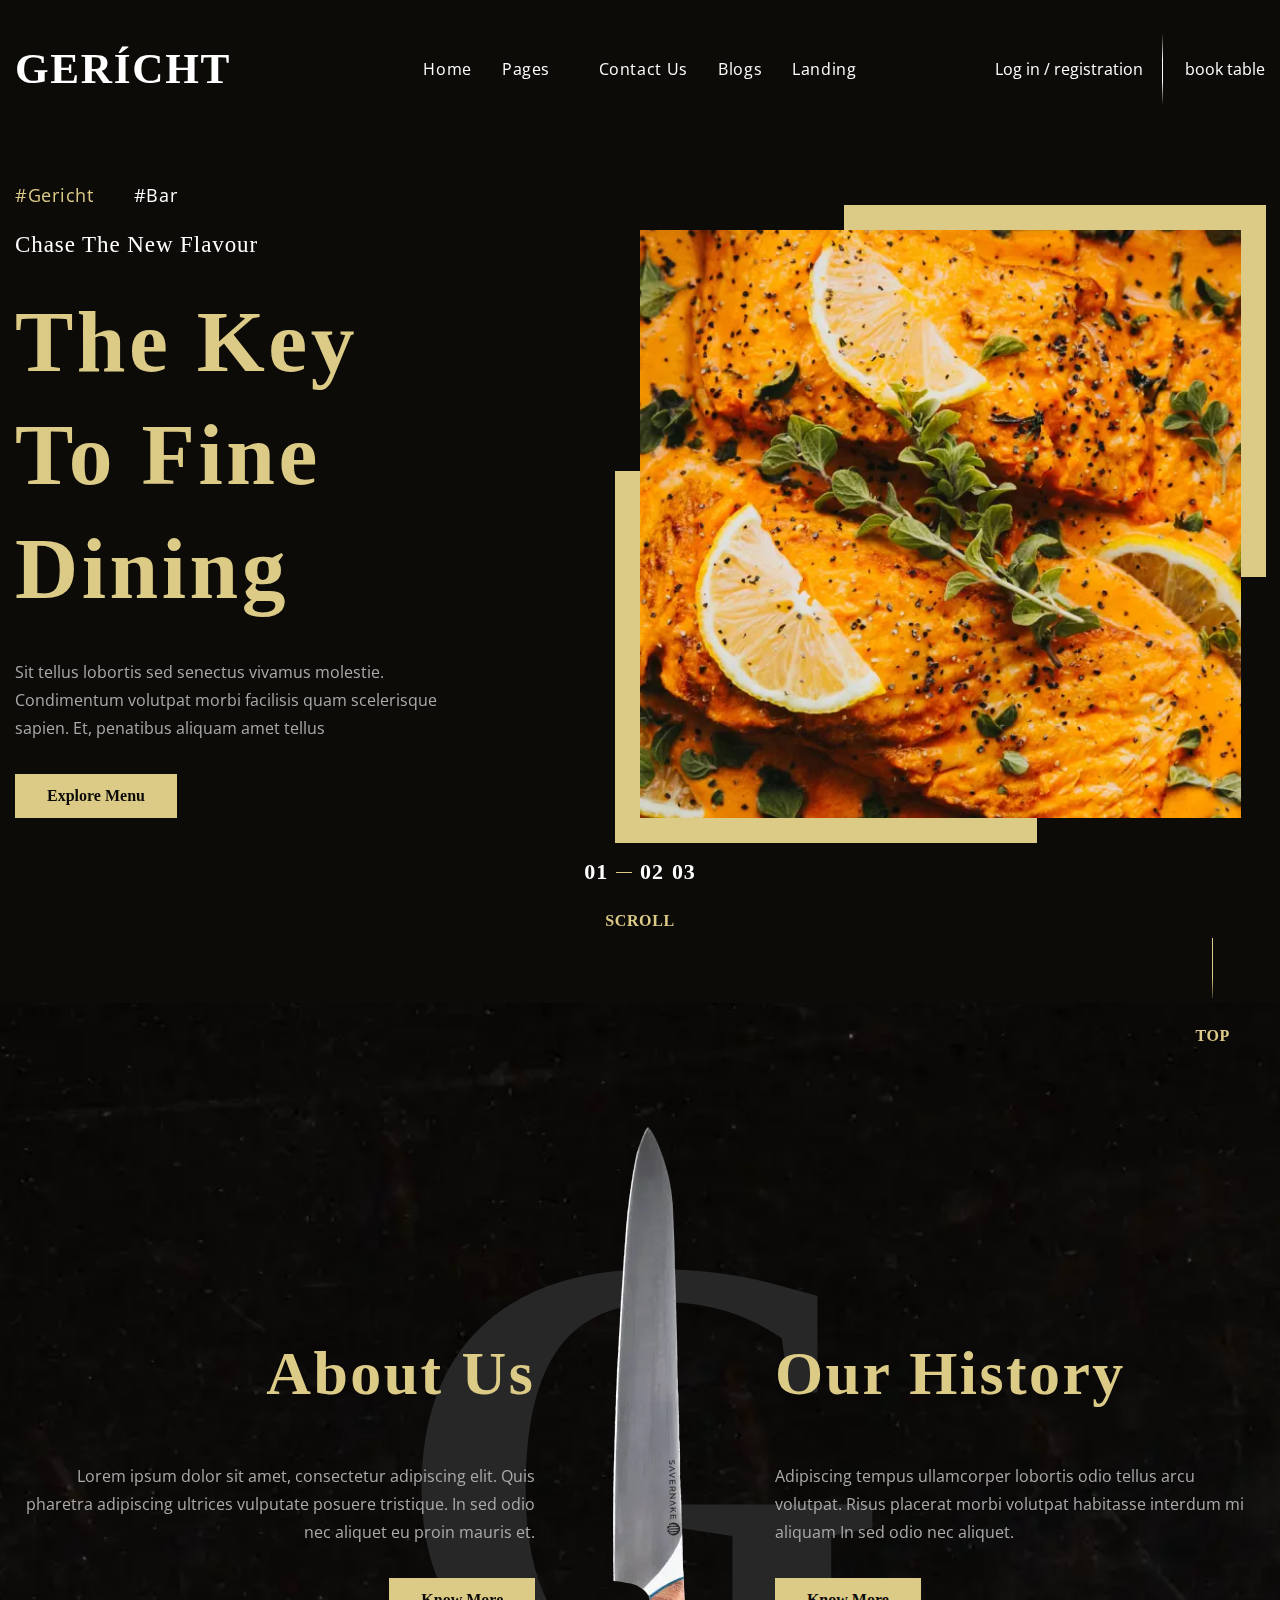
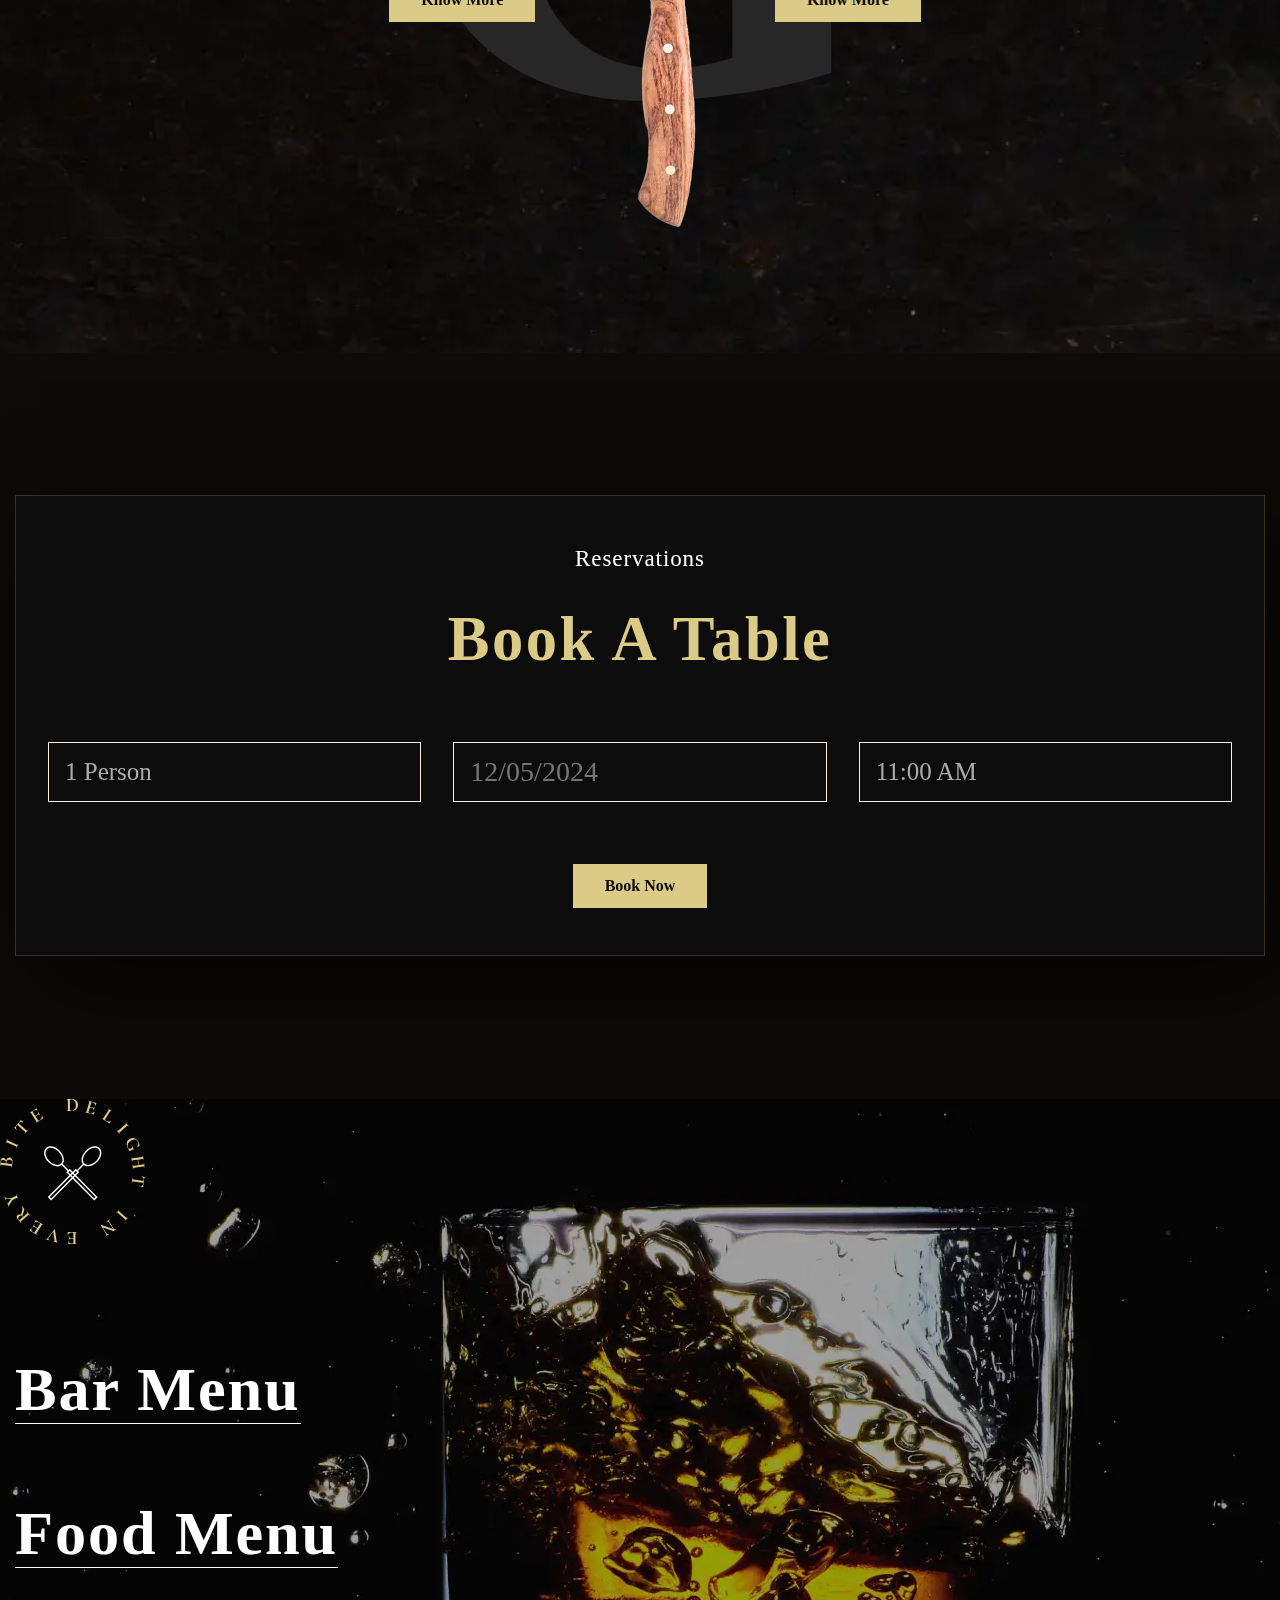
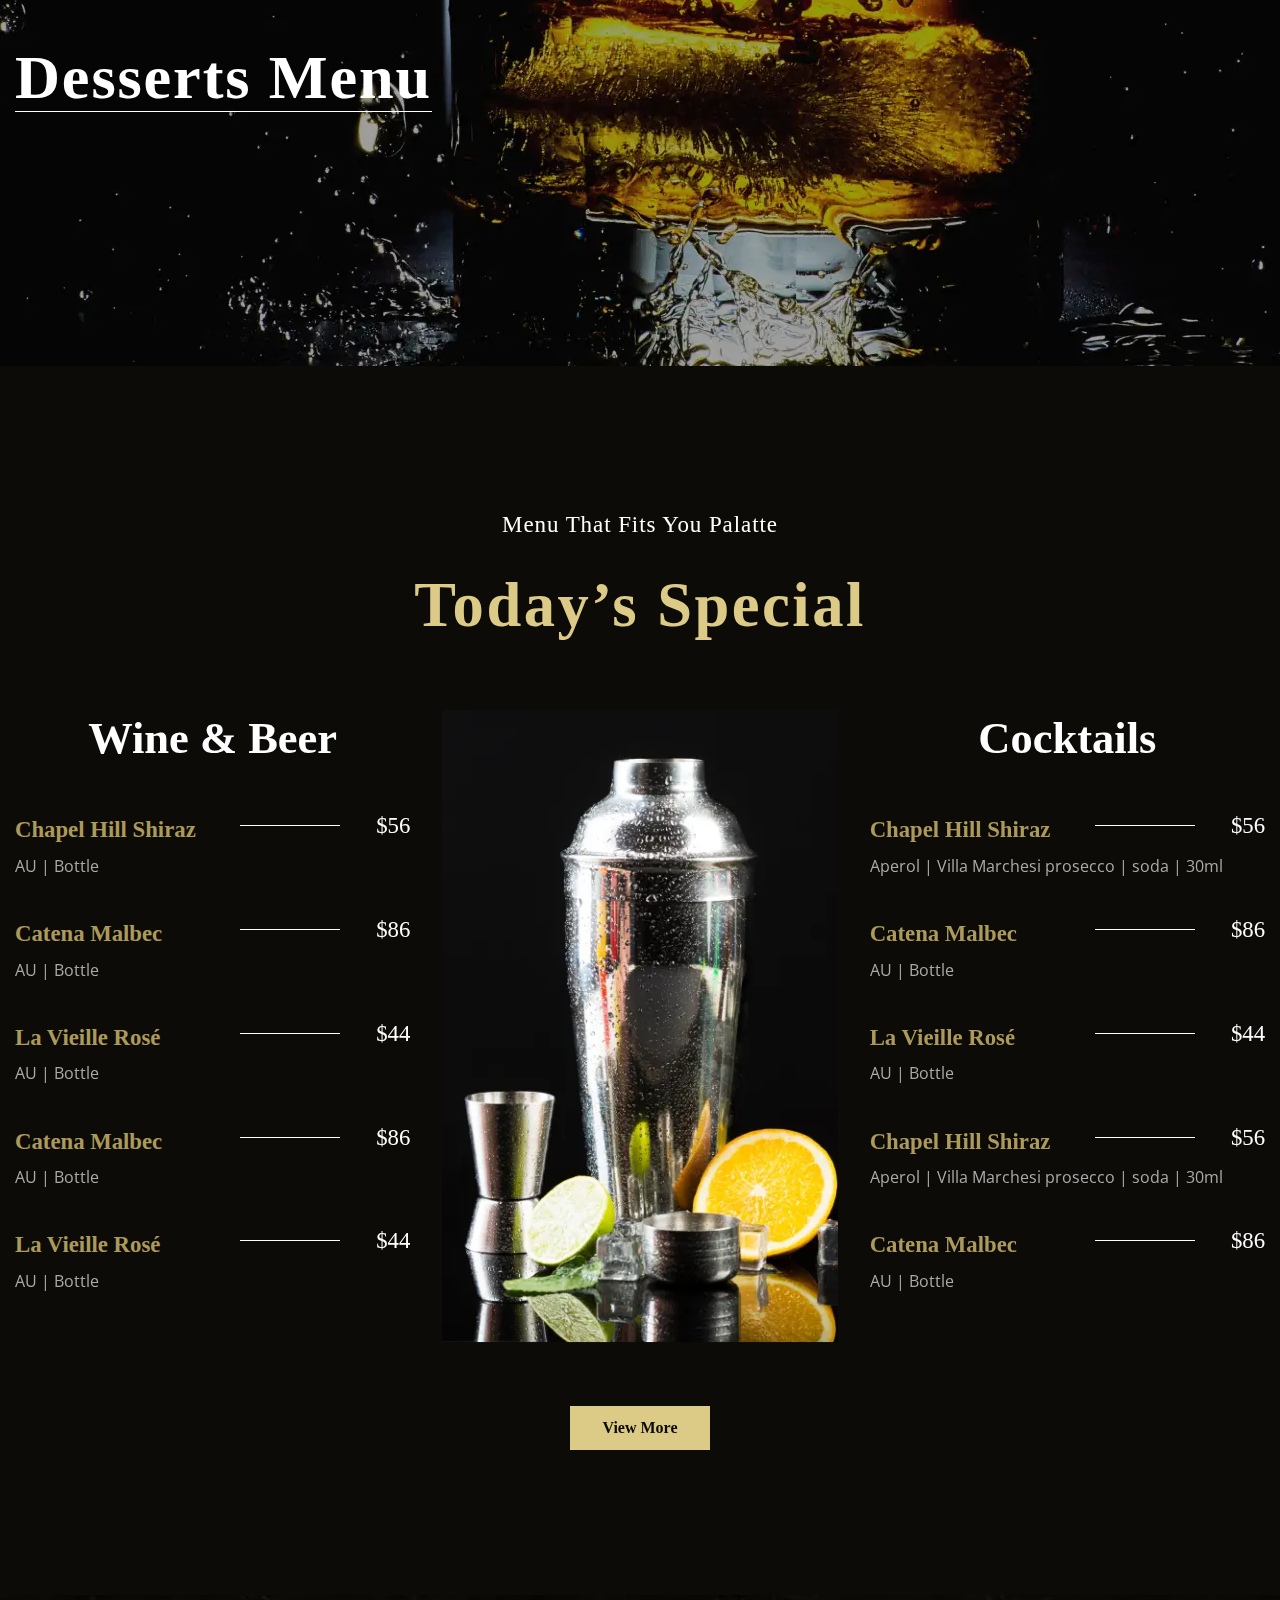
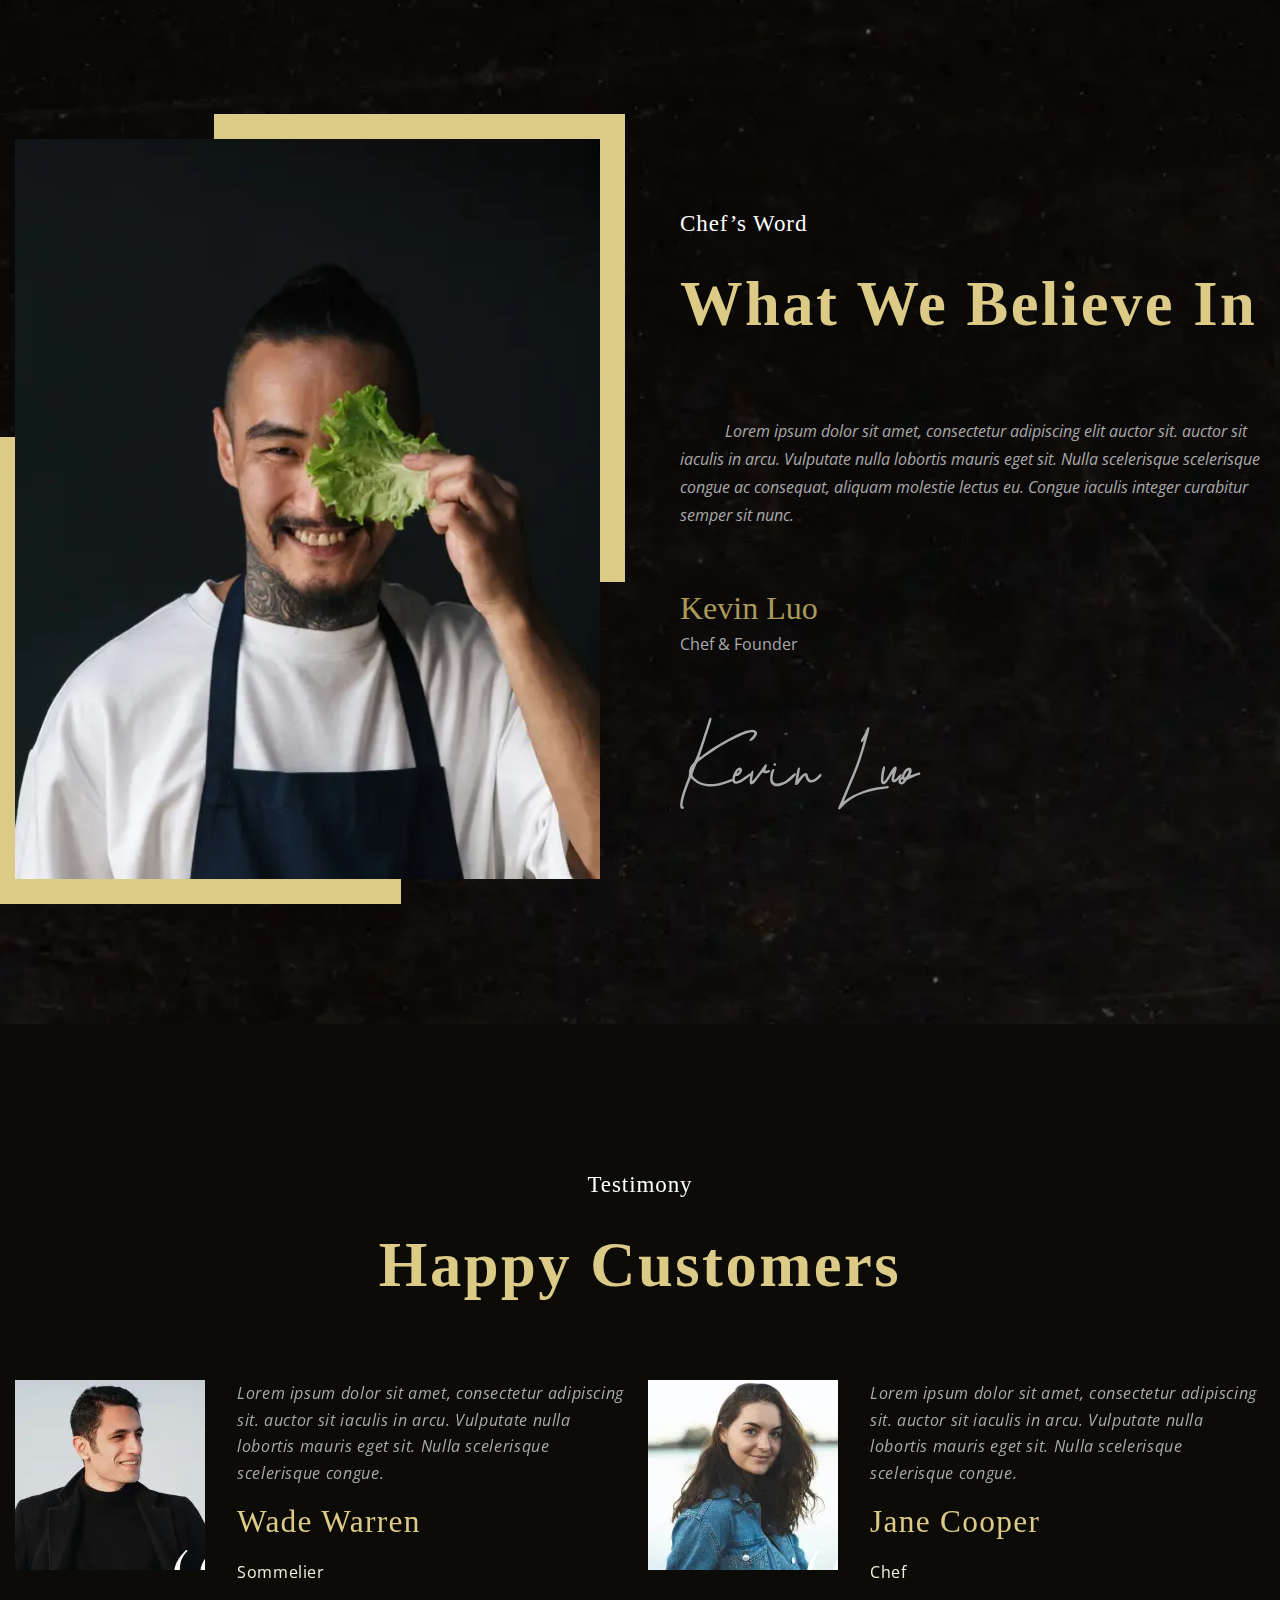
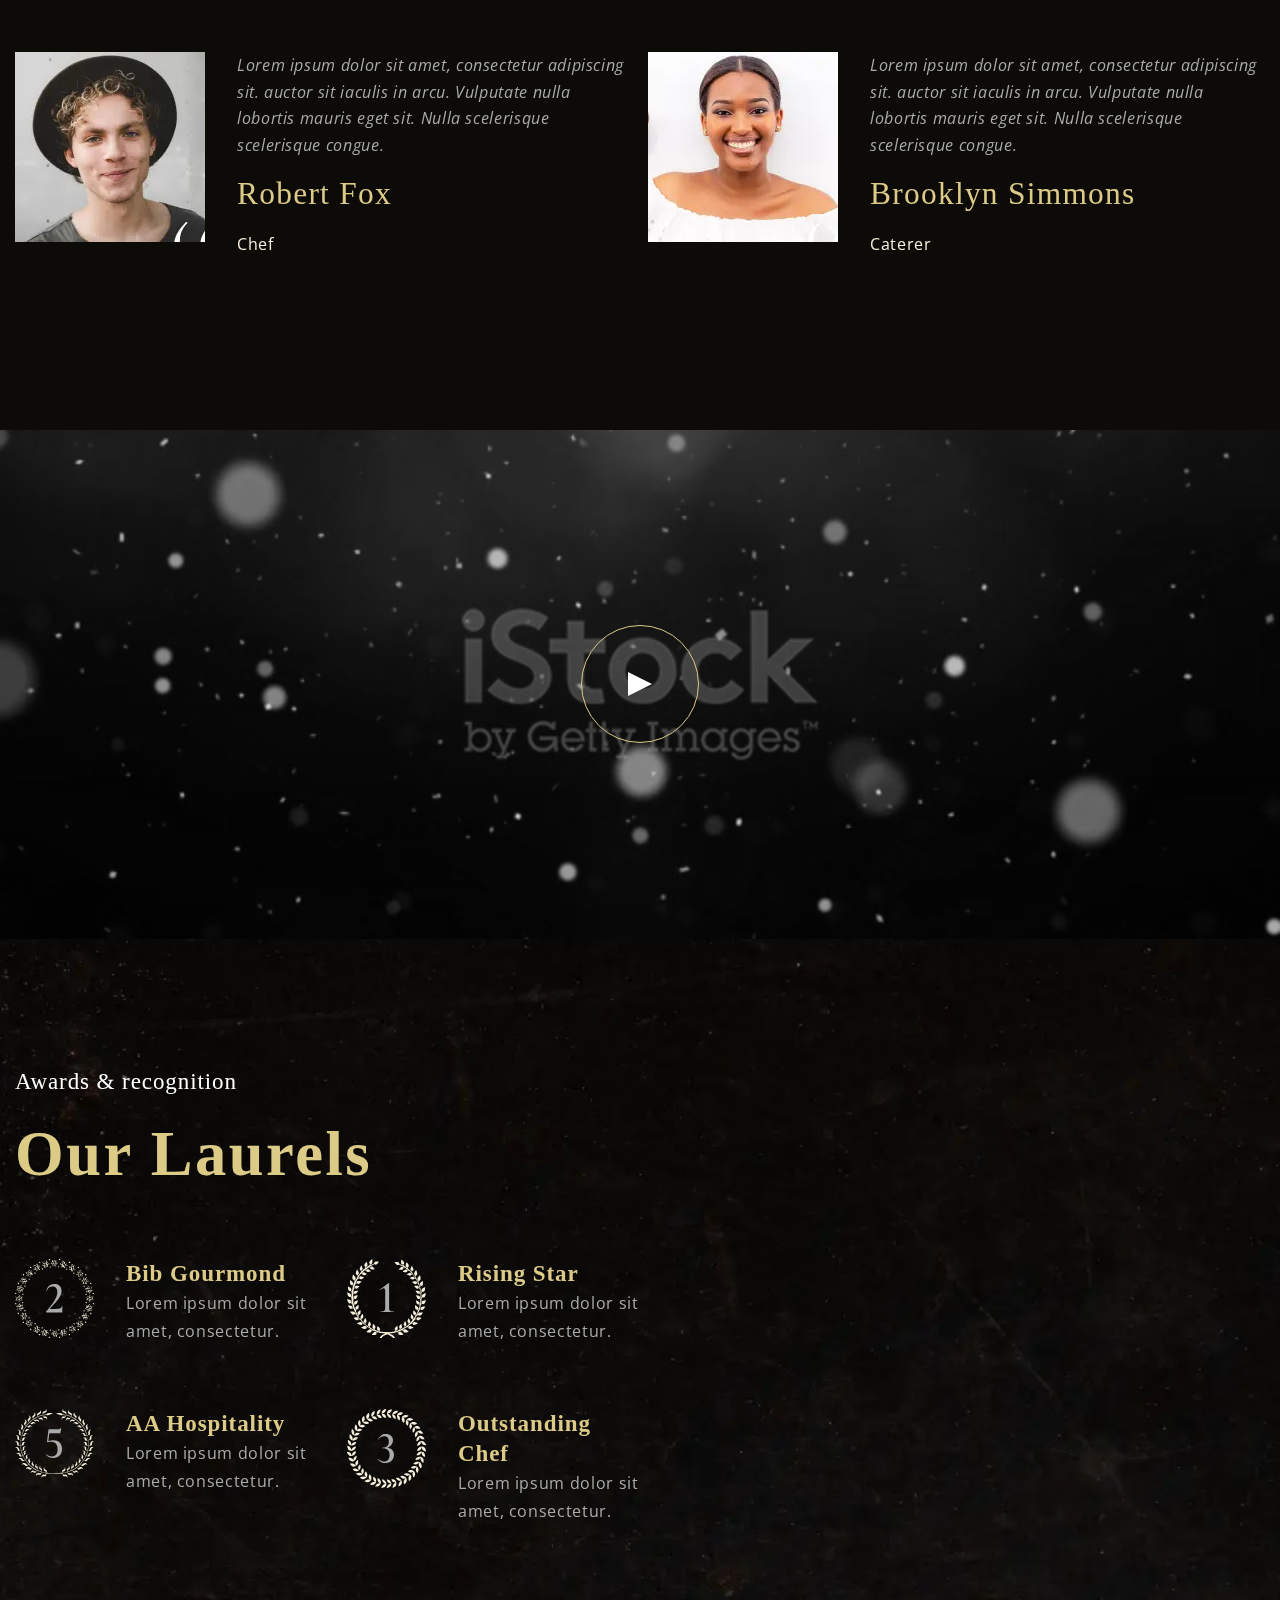
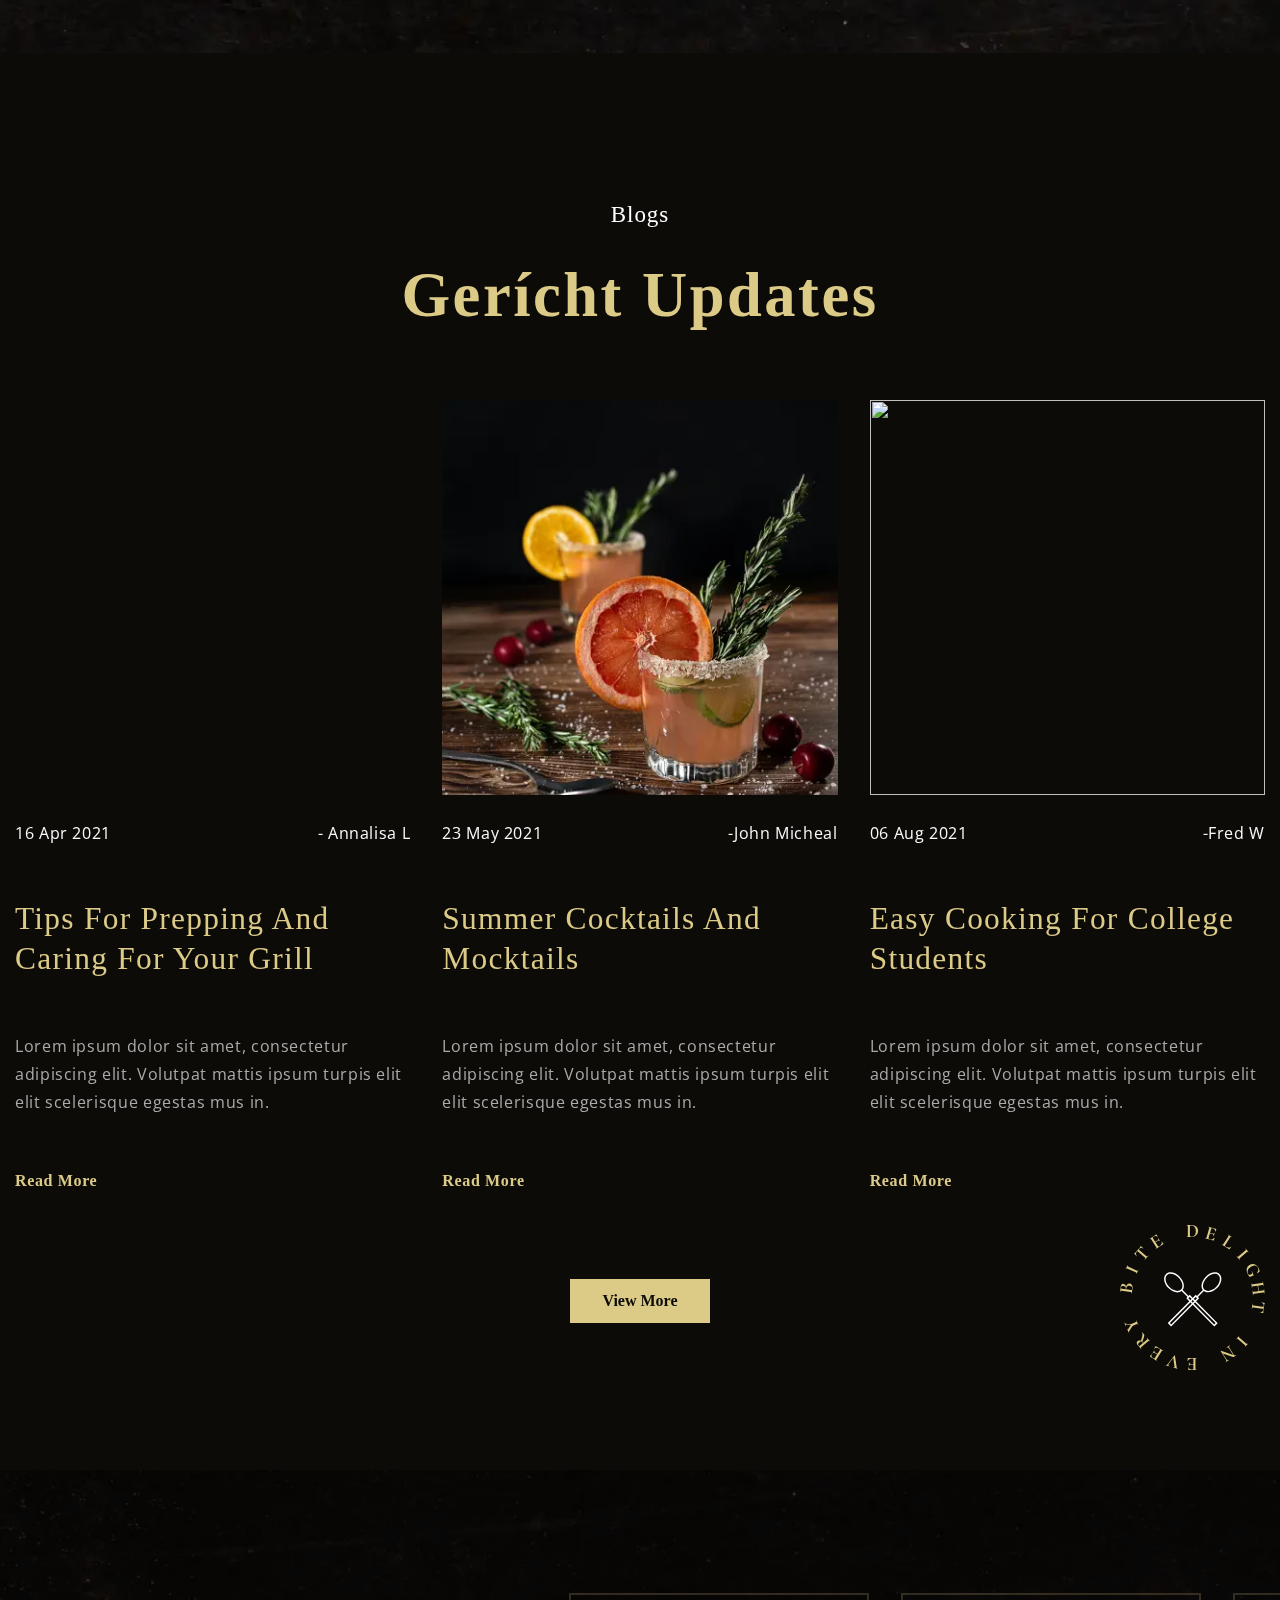
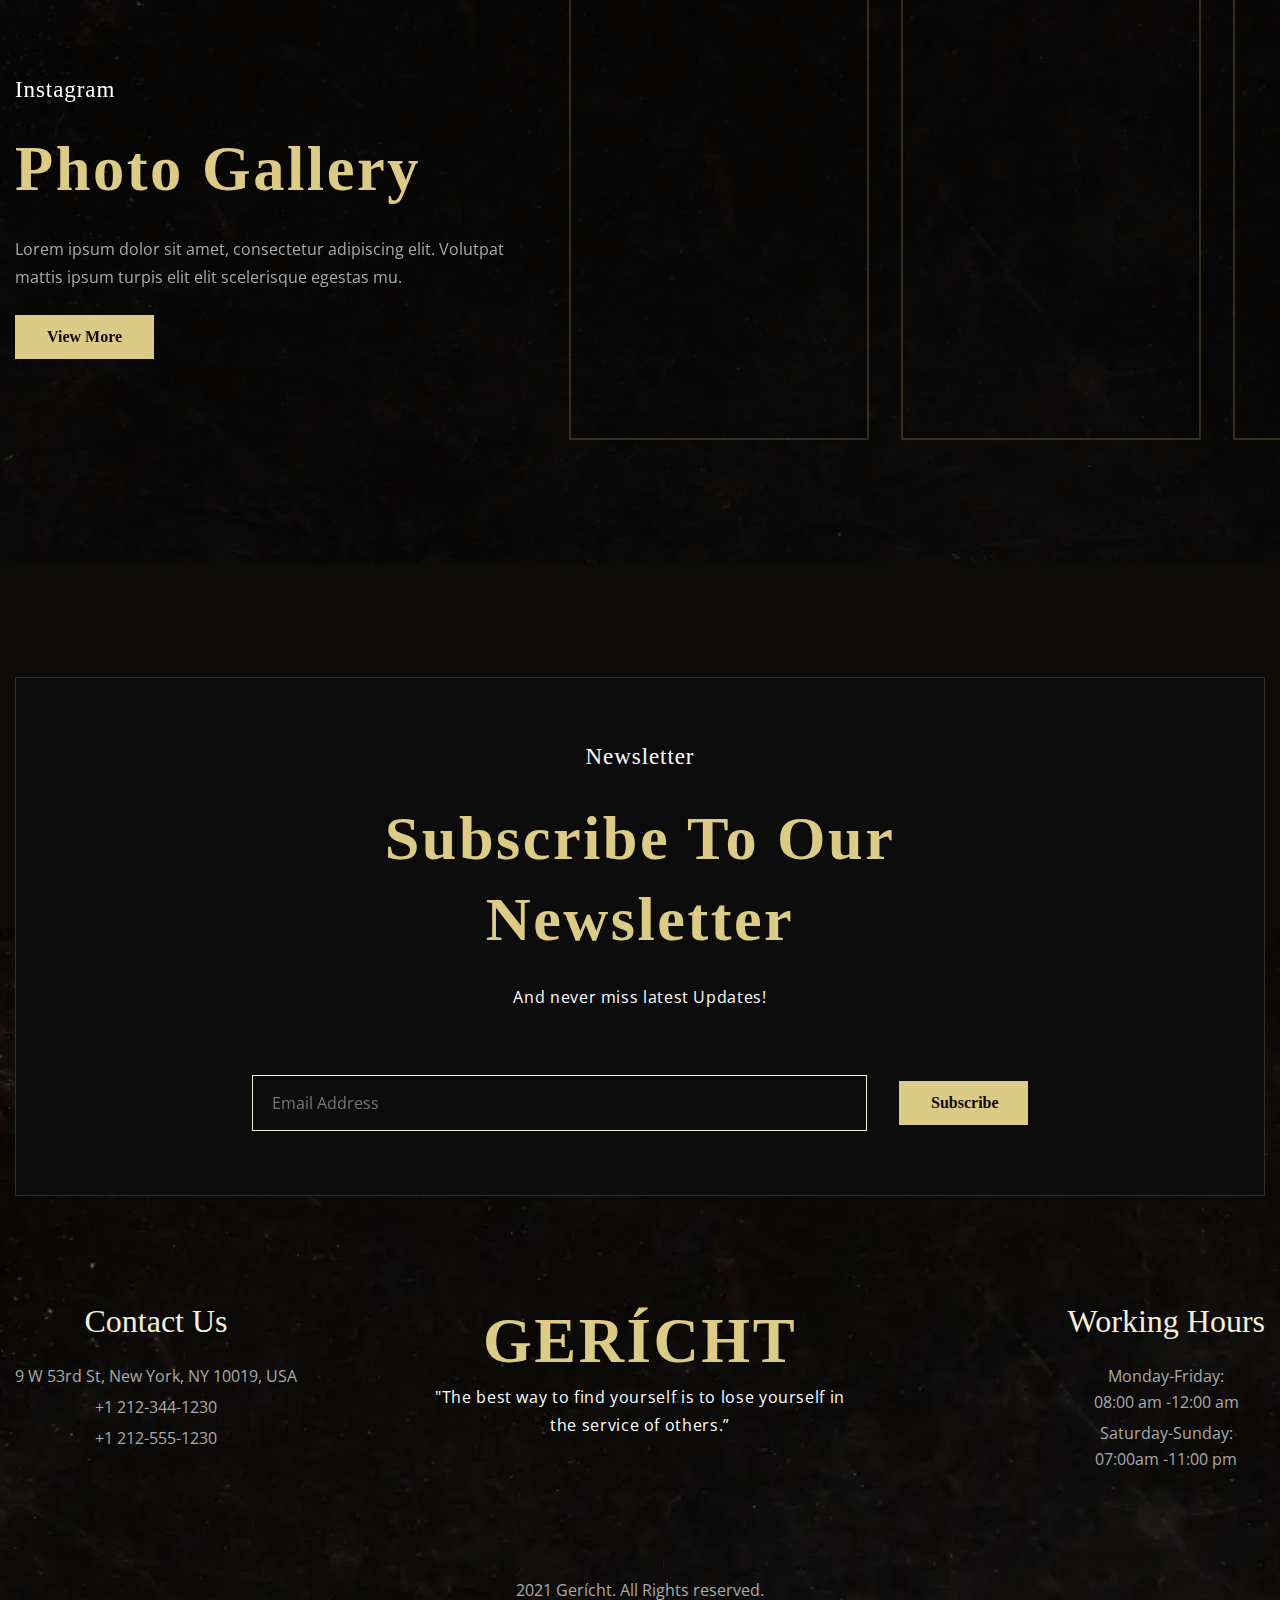
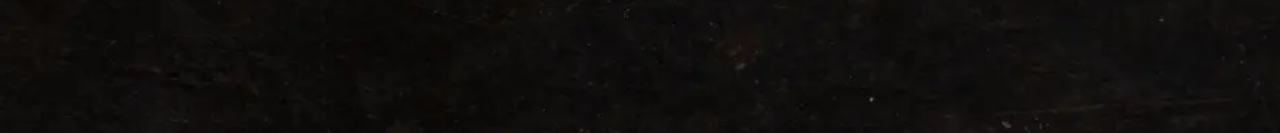
==== commit ff4bd609: "Add files via upload" ====
--- a/index.html
+++ b/index.html
@@ -17,13 +17,13 @@
 		<header id="header" data-scroll-show="2000000" class="header">
 			<div class="header__container header__container_wide">
 				<div class="header__column header__column_logo">
-					<a href="../home.html" class="header__logo">Gerícht</a>
+					<a href="index.html" class="header__logo">Gerícht</a>
 				</div>
 				<div class="header__column header__column_wide">
 					<div class="header__menu menu">
 						<nav class="menu__body">
 							<ul class="menu__list">
-								<li class="menu__item"><a href="../home.html" class="menu__link">Home</a></li>
+								<li class="menu__item"><a href="index.html" class="menu__link">Home</a></li>
 								<li dat-drop-mobile class="menu__item menu__link">
 									<div data-spollers class="spollers">
 										<div class="spollers__item header-spoller">
@@ -31,7 +31,7 @@
 											<div class="spollers__body">
 												<ul class="pages-list">
 													<li class="pages-item"><a href="bar.html">Our Services</a></li>
-													<li class="pages-item"><a href="home.html">About Us</a></li>
+													<li class="pages-item"><a href="index.html">About Us</a></li>
 													<li class="pages-item"><a href="team.html">Team</a></li>
 													<li class="pages-item"><a href="faq.html">FAQ</a></li>
 												</ul>
@@ -42,7 +42,7 @@
 								<li dat-drop class="menu__item menu__link">Pages
 									<ul class="pages-list">
 										<li class="pages-item"><a href="bar.html">Our Services</a></li>
-										<li class="pages-item"><a href="home.html">About Us</a></li>
+										<li class="pages-item"><a href="index.html">About Us</a></li>
 										<li class="pages-item"><a href="team.html">Team</a></li>
 										<li class="pages-item"><a href="faq.html">FAQ</a></li>
 									</ul>
@@ -121,7 +121,7 @@
 						<div class="body-main-slider__controll"></div>
 					</div>
 					<nav class="main-slider__menu menu-main-slider">
-						<a href="home.html" class="menu-main-slider__link menu-main-slider__link_current">#Gericht</a>
+						<a href="index.html" class="menu-main-slider__link menu-main-slider__link_current">#Gericht</a>
 						<a href="bar.html" class="menu-main-slider__link">#Bar</a>
 					</nav>
 					<button data-goto="about-section" data-da=".body-main-slider,1445,last" type="button" class="main-slider__scroll scroll">Scroll</button>
@@ -596,4 +596,4 @@
 	<script src="js/app.min.js?_v=20240205184531"></script>
 </body>
 
-</html>
+</html>